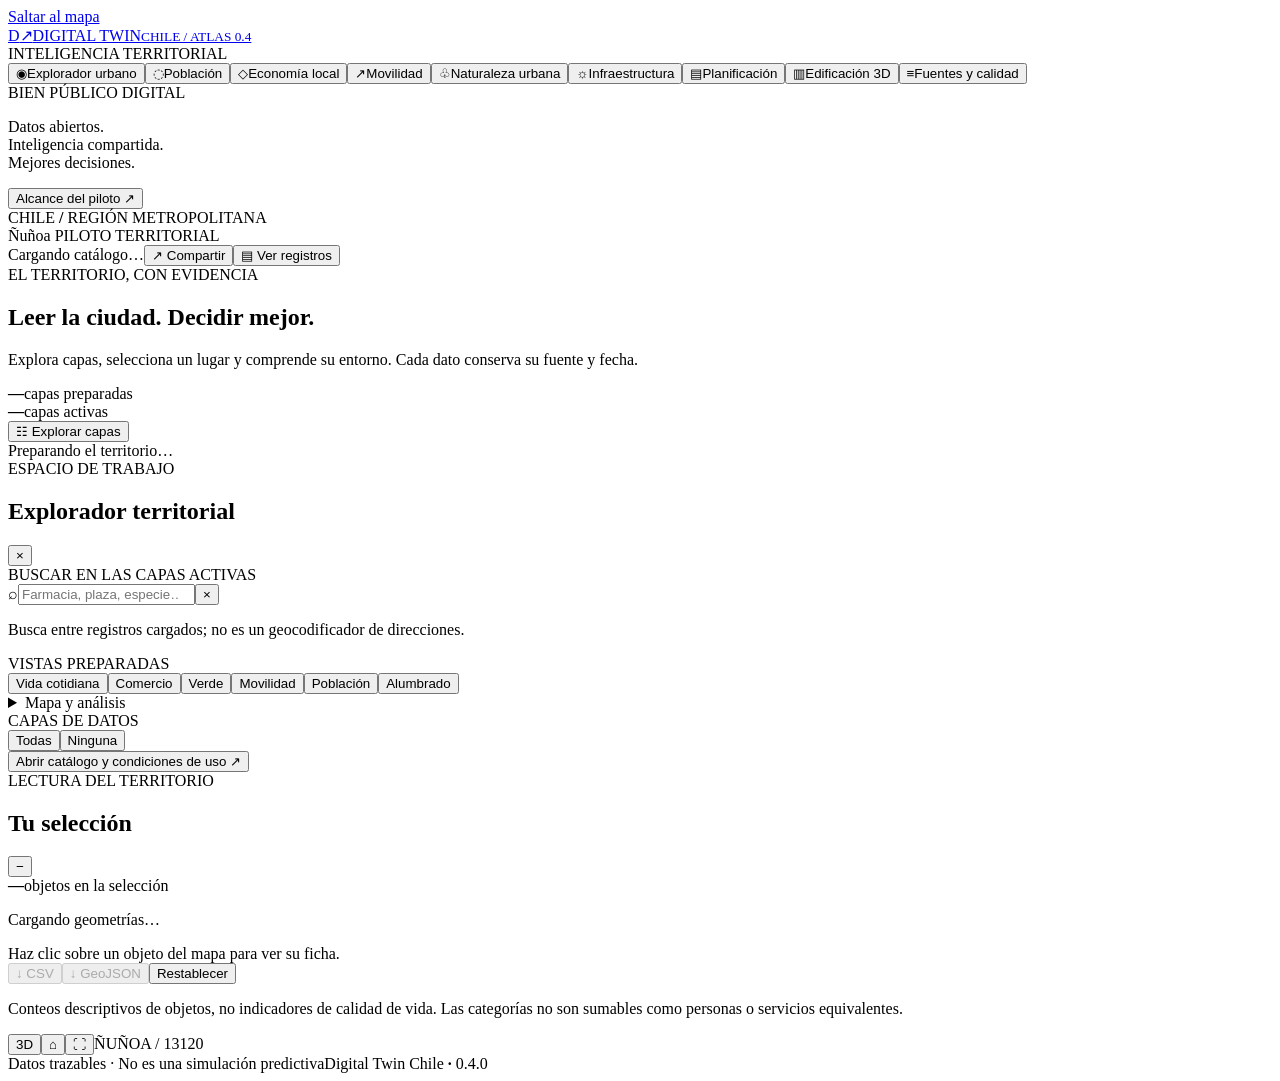
==== atlas/index.html @ b29e31fa "feat: immersive territorial workspace inspired by approved reference" ====
<!doctype html>
<html lang="es"><head><meta charset="utf-8"><meta name="viewport" content="width=device-width,initial-scale=1"><meta name="theme-color" content="#0b171e"><meta name="description" content="Digital Twin Chile: explorador territorial de bien público. Datos, mapas y fuentes trazables."><title>Digital Twin Chile · Atlas Ñuñoa</title><link rel="icon" href="data:,"><link rel="stylesheet" href="vendor/maplibre-gl.css"><link rel="stylesheet" href="style.css?v=040"><script src="vendor/maplibre-gl.js" defer></script><script type="module" src="app.mjs?v=040"></script></head>
<body><a class="skip" href="#map">Saltar al mapa</a>
<div class="app-shell"><aside class="rail"><a class="brand" href="./" aria-label="Digital Twin Chile inicio"><span class="brand-symbol">D<span>↗</span></span><span>DIGITAL TWIN<small>CHILE / ATLAS 0.4</small></span></a><div class="rail-label">INTELIGENCIA TERRITORIAL</div><nav aria-label="Vistas temáticas"><button class="nav-item active" data-preset="overview"><span>◉</span>Explorador urbano</button><button class="nav-item" data-preset="people"><span>◌</span>Población</button><button class="nav-item" data-preset="commerce"><span>◇</span>Economía local</button><button class="nav-item" data-preset="mobility"><span>↗</span>Movilidad</button><button class="nav-item" data-preset="green"><span>♧</span>Naturaleza urbana</button><button class="nav-item" data-preset="infrastructure"><span>☼</span>Infraestructura</button><button class="nav-item" data-preset="planning"><span>▤</span>Planificación</button><button class="nav-item" data-preset="buildings"><span>▥</span>Edificación 3D</button><button class="nav-item" id="sourcesNav"><span>≡</span>Fuentes y calidad</button></nav><div class="rail-bottom"><span class="tag"><i></i>BIEN PÚBLICO DIGITAL</span><p>Datos abiertos.<br>Inteligencia compartida.<br>Mejores decisiones.</p><button id="aboutBtn" class="subtle-btn">Alcance del piloto ↗</button></div></aside>
<main><header class="topbar"><div><span class="breadcrumb">CHILE <b>/</b> REGIÓN METROPOLITANA</span><div class="territory">Ñuñoa <span class="pill">PILOTO TERRITORIAL</span></div></div><div class="top-actions"><span id="snapshotDate" class="mono">Cargando catálogo…</span><button id="shareBtn" class="small-btn">↗ Compartir</button><button id="tableBtn" class="small-btn">▤ Ver registros</button></div></header>
<section class="intro"><div><div class="eyebrow">EL TERRITORIO, CON EVIDENCIA</div><h1>Leer la ciudad. <span>Decidir mejor.</span></h1><p>Explora capas, selecciona un lugar y comprende su entorno. Cada dato conserva su fuente y fecha.</p></div><div class="intro-metrics"><div><strong id="datasetCount">—</strong><span>capas preparadas</span></div><div><strong id="activeCount">—</strong><span>capas activas</span></div></div></section>
<div class="map-stage"><div id="map" role="region" aria-label="Mapa territorial interactivo de Ñuñoa" tabindex="0"></div><div id="mapFailure" class="map-failure" hidden></div>
<div class="map-top"><button id="panelBtn" class="glass-btn" aria-expanded="true" aria-controls="explorer">☷ Explorar capas</button><div id="status" class="status" role="status" aria-live="polite">Preparando el territorio…</div></div>
<section id="explorer" class="explorer floating"><div class="panel-heading"><div><span class="eyebrow">ESPACIO DE TRABAJO</span><h2>Explorador territorial</h2></div><button id="closePanel" class="icon-btn" aria-label="Cerrar explorador">×</button></div><label class="label" for="search">BUSCAR EN LAS CAPAS ACTIVAS</label><div class="search-field"><span>⌕</span><input id="search" type="search" placeholder="Farmacia, plaza, especie…" autocomplete="off" aria-describedby="searchHelp"><button id="clearSearch" class="icon-btn" aria-label="Borrar búsqueda">×</button></div><p id="searchHelp" class="hint">Busca entre registros cargados; no es un geocodificador de direcciones.</p><div class="label">VISTAS PREPARADAS</div><div class="presets"><button data-preset="overview">Vida cotidiana</button><button data-preset="commerce">Comercio</button><button data-preset="green">Verde</button><button data-preset="mobility">Movilidad</button><button data-preset="people">Población</button><button data-preset="infrastructure">Alumbrado</button></div>
<details class="settings"><summary>Mapa y análisis</summary><label class="label" for="basemap">MAPA BASE</label><select id="basemap"><option value="satellite">Satélite · Esri</option><option value="dark">Cartografía oscura · OpenFreeMap</option><option value="streets">Calles · OpenFreeMap</option></select><div class="row-two"><div><label class="label" for="radius">PROXIMIDAD</label><select id="radius"><option value="0">Todo el piloto</option><option value="400">400 metros</option><option value="800">800 metros</option><option value="1500">1.500 metros</option></select></div><div><label class="label" for="visualMode">VISUALIZACIÓN</label><select id="visualMode"><option value="points">Geometrías</option><option value="heat">Concentración</option></select></div></div><p class="hint">Al elegir un radio se toma el centro del mapa. Haz clic para cambiarlo. Distancia en línea recta, por punto representativo; no tiempo de caminata.</p><label class="label" for="business">RUBRO · ACTIVA COMERCIOS Y SALUD</label><select id="business"><option value="all">Todos los rubros</option><option value="pharmacy">Farmacias</option><option value="books">Librerías</option><option value="supermarket">Supermercados</option><option value="cafe">Cafeterías</option><option value="restaurant">Restaurantes</option><option value="convenience">Almacenes</option><option value="hairdresser">Peluquerías</option></select><label class="label" for="heightQuality">EDIFICIOS · CALIDAD DE ALTURA</label><select id="heightQuality"><option value="all">Todas (incluye estimaciones)</option><option value="known">Solo altura declarada OSM</option></select><label class="label" for="permitYear">PERMISOS · AÑO DE REFERENCIA</label><select id="permitYear"><option value="all">Todos los años disponibles</option></select></details>
<div class="layer-header"><span class="label">CAPAS DE DATOS</span><div><button id="allBtn" class="text-btn">Todas</button><button id="noneBtn" class="text-btn">Ninguna</button></div></div><div id="layers"></div><div id="pendingNote" class="hint"></div><button id="catalogBtn" class="catalog-btn">Abrir catálogo y condiciones de uso ↗</button></section>
<aside id="inspector" class="inspector floating"><div class="panel-heading"><div><span class="eyebrow">LECTURA DEL TERRITORIO</span><h2>Tu selección</h2></div><button id="inspectToggle" class="icon-btn" aria-label="Contraer ficha">−</button></div><div id="inspectorBody"><div class="selection-stat"><strong id="recordCount">—</strong><span>objetos en la selección</span></div><p id="scopeLabel" class="hint">Cargando geometrías…</p><div id="breakdown"></div><div id="featureDetail" class="feature-detail"><span class="muted">Haz clic sobre un objeto del mapa para ver su ficha.</span></div><div class="actions"><button id="exportCsv" class="small-btn" disabled>↓ CSV</button><button id="exportGeo" class="small-btn" disabled>↓ GeoJSON</button><button id="clearBtn" class="small-btn">Restablecer</button></div><p class="disclaimer">Conteos descriptivos de objetos, no indicadores de calidad de vida. Las categorías no son sumables como personas o servicios equivalentes.</p></div></aside>
<div class="map-bottom"><div class="camera-controls"><button id="threeBtn" aria-pressed="true">3D</button><button id="homeBtn" title="Volver al territorio">⌂</button><button id="fullscreenBtn" title="Pantalla completa">⛶</button><span class="mono" id="cameraLabel">ÑUÑOA / 13120</span></div><div id="legend" class="legend floating"></div></div>
</div><footer><span id="provenance">Datos trazables · No es una simulación predictiva</span><span>Digital Twin Chile <b>·</b> 0.4.0</span></footer></main></div>
<dialog id="dialog"><div class="dialog-heading"><div><span class="eyebrow">DIGITAL TWIN CHILE</span><h2 id="dialogTitle">Catálogo</h2></div><button id="closeDialog" class="icon-btn" aria-label="Cerrar ventana">×</button></div><div id="dialogBody"></div></dialog><div id="toast" role="status" hidden></div><noscript>Esta aplicación requiere JavaScript para filtrar y visualizar las capas. Las fuentes no se presentan como datos en tiempo real.</noscript></body></html>
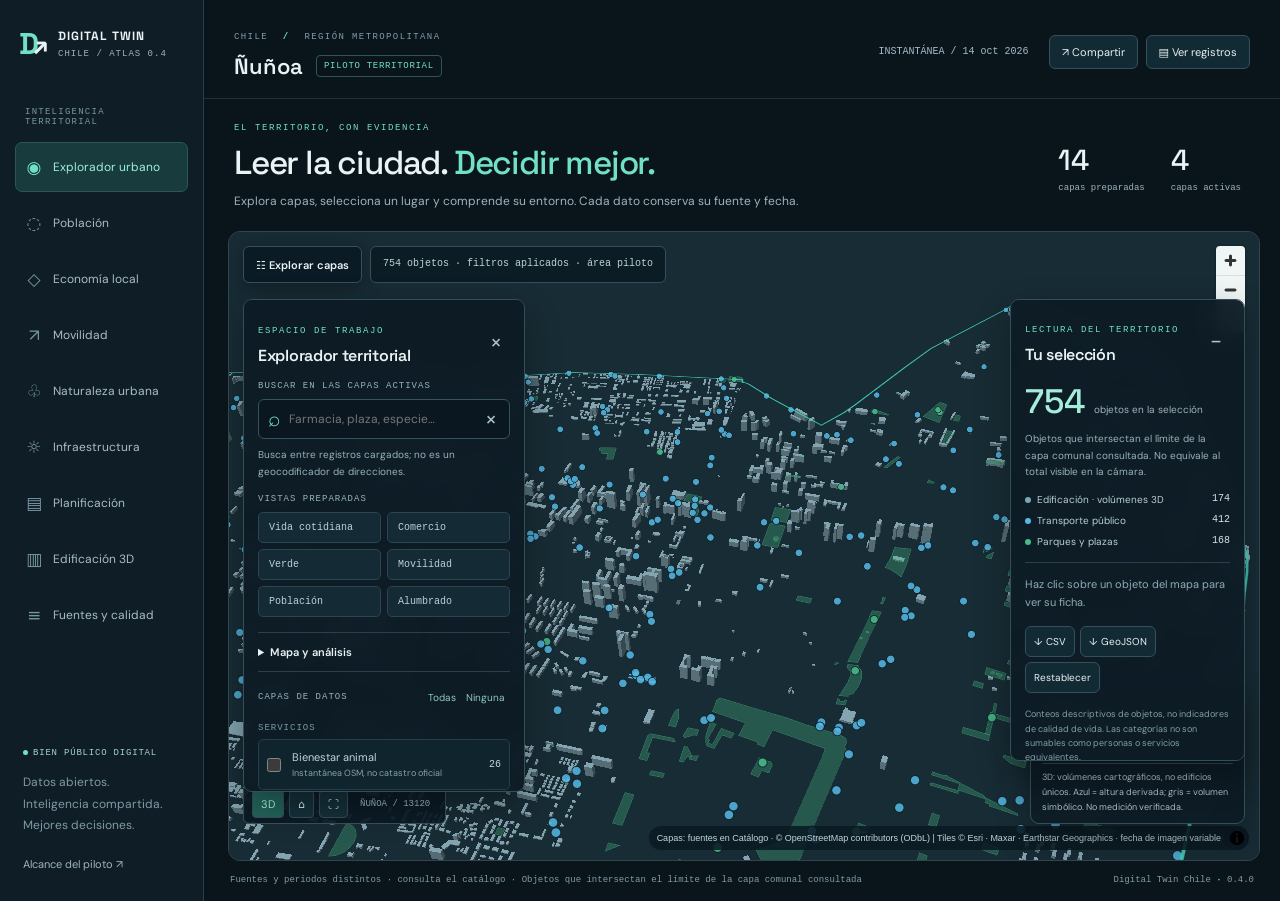
==== commit d0662eff: "feat: tested cartographic 3D buildings and consistent territorial filters" ====
--- a/atlas/index.html
+++ b/atlas/index.html
@@ -7,7 +7,7 @@
 <div class="map-stage"><div id="map" role="region" aria-label="Mapa territorial interactivo de Ñuñoa" tabindex="0"></div><div id="mapFailure" class="map-failure" hidden></div>
 <div class="map-top"><button id="panelBtn" class="glass-btn" aria-expanded="true" aria-controls="explorer">☷ Explorar capas</button><div id="status" class="status" role="status" aria-live="polite">Preparando el territorio…</div></div>
 <section id="explorer" class="explorer floating"><div class="panel-heading"><div><span class="eyebrow">ESPACIO DE TRABAJO</span><h2>Explorador territorial</h2></div><button id="closePanel" class="icon-btn" aria-label="Cerrar explorador">×</button></div><label class="label" for="search">BUSCAR EN LAS CAPAS ACTIVAS</label><div class="search-field"><span>⌕</span><input id="search" type="search" placeholder="Farmacia, plaza, especie…" autocomplete="off" aria-describedby="searchHelp"><button id="clearSearch" class="icon-btn" aria-label="Borrar búsqueda">×</button></div><p id="searchHelp" class="hint">Busca entre registros cargados; no es un geocodificador de direcciones.</p><div class="label">VISTAS PREPARADAS</div><div class="presets"><button data-preset="overview">Vida cotidiana</button><button data-preset="commerce">Comercio</button><button data-preset="green">Verde</button><button data-preset="mobility">Movilidad</button><button data-preset="people">Población</button><button data-preset="infrastructure">Alumbrado</button></div>
-<details class="settings"><summary>Mapa y análisis</summary><label class="label" for="basemap">MAPA BASE</label><select id="basemap"><option value="satellite">Satélite · Esri</option><option value="dark">Cartografía oscura · OpenFreeMap</option><option value="streets">Calles · OpenFreeMap</option></select><div class="row-two"><div><label class="label" for="radius">PROXIMIDAD</label><select id="radius"><option value="0">Todo el piloto</option><option value="400">400 metros</option><option value="800">800 metros</option><option value="1500">1.500 metros</option></select></div><div><label class="label" for="visualMode">VISUALIZACIÓN</label><select id="visualMode"><option value="points">Geometrías</option><option value="heat">Concentración</option></select></div></div><p class="hint">Al elegir un radio se toma el centro del mapa. Haz clic para cambiarlo. Distancia en línea recta, por punto representativo; no tiempo de caminata.</p><label class="label" for="business">RUBRO · ACTIVA COMERCIOS Y SALUD</label><select id="business"><option value="all">Todos los rubros</option><option value="pharmacy">Farmacias</option><option value="books">Librerías</option><option value="supermarket">Supermercados</option><option value="cafe">Cafeterías</option><option value="restaurant">Restaurantes</option><option value="convenience">Almacenes</option><option value="hairdresser">Peluquerías</option></select><label class="label" for="heightQuality">EDIFICIOS · CALIDAD DE ALTURA</label><select id="heightQuality"><option value="all">Todas (incluye estimaciones)</option><option value="known">Solo altura declarada OSM</option></select><label class="label" for="permitYear">PERMISOS · AÑO DE REFERENCIA</label><select id="permitYear"><option value="all">Todos los años disponibles</option></select></details>
+<details class="settings"><summary>Mapa y análisis</summary><label class="label" for="basemap">MAPA BASE</label><select id="basemap"><option value="satellite">Satélite · Esri</option><option value="dark">Cartografía oscura · OpenFreeMap</option><option value="streets">Calles · OpenFreeMap</option></select><div class="row-two"><div><label class="label" for="radius">PROXIMIDAD</label><select id="radius"><option value="0">Todo el piloto</option><option value="400">400 metros</option><option value="800">800 metros</option><option value="1500">1.500 metros</option></select></div><div><label class="label" for="visualMode">VISUALIZACIÓN</label><select id="visualMode"><option value="points">Geometrías</option><option value="heat">Concentración</option></select></div></div><p class="hint">Al elegir un radio se toma el centro del mapa. Haz clic para cambiarlo. Distancia en línea recta, por punto representativo; no tiempo de caminata.</p><label class="label" for="business">RUBRO · ACTIVA COMERCIOS Y SALUD</label><select id="business"><option value="all">Todos los rubros</option><option value="pharmacy">Farmacias</option><option value="books">Librerías</option><option value="supermarket">Supermercados</option><option value="cafe">Cafeterías</option><option value="restaurant">Restaurantes</option><option value="convenience">Almacenes</option><option value="hairdresser">Peluquerías</option></select><label class="label" for="heightQuality">EDIFICIOS · CALIDAD DE ALTURA</label><select id="heightQuality"><option value="all">Todas (incluye alturas cartográficas)</option><option value="known">Solo altura declarada OSM (puede no haber)</option></select><label class="label" for="permitYear">PERMISOS · AÑO DE REFERENCIA</label><select id="permitYear"><option value="all">Todos los años disponibles</option></select></details>
 <div class="layer-header"><span class="label">CAPAS DE DATOS</span><div><button id="allBtn" class="text-btn">Todas</button><button id="noneBtn" class="text-btn">Ninguna</button></div></div><div id="layers"></div><div id="pendingNote" class="hint"></div><button id="catalogBtn" class="catalog-btn">Abrir catálogo y condiciones de uso ↗</button></section>
 <aside id="inspector" class="inspector floating"><div class="panel-heading"><div><span class="eyebrow">LECTURA DEL TERRITORIO</span><h2>Tu selección</h2></div><button id="inspectToggle" class="icon-btn" aria-label="Contraer ficha">−</button></div><div id="inspectorBody"><div class="selection-stat"><strong id="recordCount">—</strong><span>objetos en la selección</span></div><p id="scopeLabel" class="hint">Cargando geometrías…</p><div id="breakdown"></div><div id="featureDetail" class="feature-detail"><span class="muted">Haz clic sobre un objeto del mapa para ver su ficha.</span></div><div class="actions"><button id="exportCsv" class="small-btn" disabled>↓ CSV</button><button id="exportGeo" class="small-btn" disabled>↓ GeoJSON</button><button id="clearBtn" class="small-btn">Restablecer</button></div><p class="disclaimer">Conteos descriptivos de objetos, no indicadores de calidad de vida. Las categorías no son sumables como personas o servicios equivalentes.</p></div></aside>
 <div class="map-bottom"><div class="camera-controls"><button id="threeBtn" aria-pressed="true">3D</button><button id="homeBtn" title="Volver al territorio">⌂</button><button id="fullscreenBtn" title="Pantalla completa">⛶</button><span class="mono" id="cameraLabel">ÑUÑOA / 13120</span></div><div id="legend" class="legend floating"></div></div>
--- a/atlas/vendor/maplibre-gl.css
+++ b/atlas/vendor/maplibre-gl.css
@@ -0,0 +1 @@
+.maplibregl-map{font:12px/20px Helvetica Neue,Arial,Helvetica,sans-serif;overflow:hidden;position:relative;-webkit-tap-highlight-color:rgb(0 0 0/0)}.maplibregl-canvas{left:0;position:absolute;top:0}.maplibregl-map:fullscreen{height:100%;width:100%}.maplibregl-ctrl-group button.maplibregl-ctrl-compass{touch-action:none}.maplibregl-canvas-container.maplibregl-interactive,.maplibregl-ctrl-group button.maplibregl-ctrl-compass{cursor:grab;-webkit-user-select:none;-moz-user-select:none;user-select:none}.maplibregl-canvas-container.maplibregl-interactive.maplibregl-track-pointer{cursor:pointer}.maplibregl-canvas-container.maplibregl-interactive:active,.maplibregl-ctrl-group button.maplibregl-ctrl-compass:active{cursor:grabbing}.maplibregl-canvas-container.maplibregl-touch-zoom-rotate,.maplibregl-canvas-container.maplibregl-touch-zoom-rotate .maplibregl-canvas{touch-action:pan-x pan-y}.maplibregl-canvas-container.maplibregl-touch-drag-pan,.maplibregl-canvas-container.maplibregl-touch-drag-pan .maplibregl-canvas{touch-action:pinch-zoom}.maplibregl-canvas-container.maplibregl-touch-zoom-rotate.maplibregl-touch-drag-pan,.maplibregl-canvas-container.maplibregl-touch-zoom-rotate.maplibregl-touch-drag-pan .maplibregl-canvas{touch-action:none}.maplibregl-canvas-container.maplibregl-touch-drag-pan.maplibregl-cooperative-gestures,.maplibregl-canvas-container.maplibregl-touch-drag-pan.maplibregl-cooperative-gestures .maplibregl-canvas{touch-action:pan-x pan-y}.maplibregl-ctrl-bottom-left,.maplibregl-ctrl-bottom-right,.maplibregl-ctrl-top-left,.maplibregl-ctrl-top-right{pointer-events:none;position:absolute;z-index:2}.maplibregl-ctrl-top-left{left:0;top:0}.maplibregl-ctrl-top-right{right:0;top:0}.maplibregl-ctrl-bottom-left{bottom:0;left:0}.maplibregl-ctrl-bottom-right{bottom:0;right:0}.maplibregl-ctrl{clear:both;pointer-events:auto;transform:translate(0)}.maplibregl-ctrl-top-left .maplibregl-ctrl{float:left;margin:10px 0 0 10px}.maplibregl-ctrl-top-right .maplibregl-ctrl{float:right;margin:10px 10px 0 0}.maplibregl-ctrl-bottom-left .maplibregl-ctrl{float:left;margin:0 0 10px 10px}.maplibregl-ctrl-bottom-right .maplibregl-ctrl{float:right;margin:0 10px 10px 0}.maplibregl-ctrl-group{background:#fff;border-radius:4px}.maplibregl-ctrl-group:not(:empty){box-shadow:0 0 0 2px rgba(0,0,0,.1)}@media (forced-colors:active){.maplibregl-ctrl-group:not(:empty){box-shadow:0 0 0 2px ButtonText}}.maplibregl-ctrl-group button{background-color:transparent;border:0;box-sizing:border-box;cursor:pointer;display:block;height:29px;outline:none;padding:0;width:29px}.maplibregl-ctrl-group button+button{border-top:1px solid #ddd}.maplibregl-ctrl button .maplibregl-ctrl-icon{background-position:50%;background-repeat:no-repeat;display:block;height:100%;width:100%}@media (forced-colors:active){.maplibregl-ctrl-icon{background-color:transparent}.maplibregl-ctrl-group button+button{border-top:1px solid ButtonText}}.maplibregl-ctrl button::-moz-focus-inner{border:0;padding:0}.maplibregl-ctrl-attrib-button:focus,.maplibregl-ctrl-group button:focus{box-shadow:0 0 2px 2px #0096ff}.maplibregl-ctrl button:disabled{cursor:not-allowed}.maplibregl-ctrl button:disabled .maplibregl-ctrl-icon{opacity:.25}.maplibregl-ctrl button:not(:disabled):hover{background-color:rgb(0 0 0/5%)}.maplibregl-ctrl-group button:focus:focus-visible{box-shadow:0 0 2px 2px #0096ff}.maplibregl-ctrl-group button:focus:not(:focus-visible){box-shadow:none}.maplibregl-ctrl-group button:focus:first-child{border-radius:4px 4px 0 0}.maplibregl-ctrl-group button:focus:last-child{border-radius:0 0 4px 4px}.maplibregl-ctrl-group button:focus:only-child{border-radius:inherit}.maplibregl-ctrl button.maplibregl-ctrl-zoom-out .maplibregl-ctrl-icon{background-image:url("data:image/svg+xml;charset=utf-8,%3Csvg xmlns='http://www.w3.org/2000/svg' width='29' height='29' fill='%23333' viewBox='0 0 29 29'%3E%3Cpath d='M10 13c-.75 0-1.5.75-1.5 1.5S9.25 16 10 16h9c.75 0 1.5-.75 1.5-1.5S19.75 13 19 13z'/%3E%3C/svg%3E")}.maplibregl-ctrl button.maplibregl-ctrl-zoom-in .maplibregl-ctrl-icon{background-image:url("data:image/svg+xml;charset=utf-8,%3Csvg xmlns='http://www.w3.org/2000/svg' width='29' height='29' fill='%23333' viewBox='0 0 29 29'%3E%3Cpath d='M14.5 8.5c-.75 0-1.5.75-1.5 1.5v3h-3c-.75 0-1.5.75-1.5 1.5S9.25 16 10 16h3v3c0 .75.75 1.5 1.5 1.5S16 19.75 16 19v-3h3c.75 0 1.5-.75 1.5-1.5S19.75 13 19 13h-3v-3c0-.75-.75-1.5-1.5-1.5'/%3E%3C/svg%3E")}@media (forced-colors:active){.maplibregl-ctrl button.maplibregl-ctrl-zoom-out .maplibregl-ctrl-icon{background-image:url("data:image/svg+xml;charset=utf-8,%3Csvg xmlns='http://www.w3.org/2000/svg' width='29' height='29' fill='%23fff' viewBox='0 0 29 29'%3E%3Cpath d='M10 13c-.75 0-1.5.75-1.5 1.5S9.25 16 10 16h9c.75 0 1.5-.75 1.5-1.5S19.75 13 19 13z'/%3E%3C/svg%3E")}.maplibregl-ctrl button.maplibregl-ctrl-zoom-in .maplibregl-ctrl-icon{background-image:url("data:image/svg+xml;charset=utf-8,%3Csvg xmlns='http://www.w3.org/2000/svg' width='29' height='29' fill='%23fff' viewBox='0 0 29 29'%3E%3Cpath d='M14.5 8.5c-.75 0-1.5.75-1.5 1.5v3h-3c-.75 0-1.5.75-1.5 1.5S9.25 16 10 16h3v3c0 .75.75 1.5 1.5 1.5S16 19.75 16 19v-3h3c.75 0 1.5-.75 1.5-1.5S19.75 13 19 13h-3v-3c0-.75-.75-1.5-1.5-1.5'/%3E%3C/svg%3E")}}@media (forced-colors:active) and (prefers-color-scheme:light){.maplibregl-ctrl button.maplibregl-ctrl-zoom-out .maplibregl-ctrl-icon{background-image:url("data:image/svg+xml;charset=utf-8,%3Csvg xmlns='http://www.w3.org/2000/svg' width='29' height='29' viewBox='0 0 29 29'%3E%3Cpath d='M10 13c-.75 0-1.5.75-1.5 1.5S9.25 16 10 16h9c.75 0 1.5-.75 1.5-1.5S19.75 13 19 13z'/%3E%3C/svg%3E")}.maplibregl-ctrl button.maplibregl-ctrl-zoom-in .maplibregl-ctrl-icon{background-image:url("data:image/svg+xml;charset=utf-8,%3Csvg xmlns='http://www.w3.org/2000/svg' width='29' height='29' viewBox='0 0 29 29'%3E%3Cpath d='M14.5 8.5c-.75 0-1.5.75-1.5 1.5v3h-3c-.75 0-1.5.75-1.5 1.5S9.25 16 10 16h3v3c0 .75.75 1.5 1.5 1.5S16 19.75 16 19v-3h3c.75 0 1.5-.75 1.5-1.5S19.75 13 19 13h-3v-3c0-.75-.75-1.5-1.5-1.5'/%3E%3C/svg%3E")}}.maplibregl-ctrl button.maplibregl-ctrl-fullscreen .maplibregl-ctrl-icon{background-image:url("data:image/svg+xml;charset=utf-8,%3Csvg xmlns='http://www.w3.org/2000/svg' width='29' height='29' fill='%23333' viewBox='0 0 29 29'%3E%3Cpath d='M24 16v5.5c0 1.75-.75 2.5-2.5 2.5H16v-1l3-1.5-4-5.5 1-1 5.5 4 1.5-3zM6 16l1.5 3 5.5-4 1 1-4 5.5 3 1.5v1H7.5C5.75 24 5 23.25 5 21.5V16zm7-11v1l-3 1.5 4 5.5-1 1-5.5-4L6 13H5V7.5C5 5.75 5.75 5 7.5 5zm11 2.5c0-1.75-.75-2.5-2.5-2.5H16v1l3 1.5-4 5.5 1 1 5.5-4 1.5 3h1z'/%3E%3C/svg%3E")}.maplibregl-ctrl button.maplibregl-ctrl-shrink .maplibregl-ctrl-icon{background-image:url("data:image/svg+xml;charset=utf-8,%3Csvg xmlns='http://www.w3.org/2000/svg' width='29' height='29' viewBox='0 0 29 29'%3E%3Cpath d='M18.5 16c-1.75 0-2.5.75-2.5 2.5V24h1l1.5-3 5.5 4 1-1-4-5.5 3-1.5v-1zM13 18.5c0-1.75-.75-2.5-2.5-2.5H5v1l3 1.5L4 24l1 1 5.5-4 1.5 3h1zm3-8c0 1.75.75 2.5 2.5 2.5H24v-1l-3-1.5L25 5l-1-1-5.5 4L17 5h-1zM10.5 13c1.75 0 2.5-.75 2.5-2.5V5h-1l-1.5 3L5 4 4 5l4 5.5L5 12v1z'/%3E%3C/svg%3E")}@media (forced-colors:active){.maplibregl-ctrl button.maplibregl-ctrl-fullscreen .maplibregl-ctrl-icon{background-image:url("data:image/svg+xml;charset=utf-8,%3Csvg xmlns='http://www.w3.org/2000/svg' width='29' height='29' fill='%23fff' viewBox='0 0 29 29'%3E%3Cpath d='M24 16v5.5c0 1.75-.75 2.5-2.5 2.5H16v-1l3-1.5-4-5.5 1-1 5.5 4 1.5-3zM6 16l1.5 3 5.5-4 1 1-4 5.5 3 1.5v1H7.5C5.75 24 5 23.25 5 21.5V16zm7-11v1l-3 1.5 4 5.5-1 1-5.5-4L6 13H5V7.5C5 5.75 5.75 5 7.5 5zm11 2.5c0-1.75-.75-2.5-2.5-2.5H16v1l3 1.5-4 5.5 1 1 5.5-4 1.5 3h1z'/%3E%3C/svg%3E")}.maplibregl-ctrl button.maplibregl-ctrl-shrink .maplibregl-ctrl-icon{background-image:url("data:image/svg+xml;charset=utf-8,%3Csvg xmlns='http://www.w3.org/2000/svg' width='29' height='29' fill='%23fff' viewBox='0 0 29 29'%3E%3Cpath d='M18.5 16c-1.75 0-2.5.75-2.5 2.5V24h1l1.5-3 5.5 4 1-1-4-5.5 3-1.5v-1zM13 18.5c0-1.75-.75-2.5-2.5-2.5H5v1l3 1.5L4 24l1 1 5.5-4 1.5 3h1zm3-8c0 1.75.75 2.5 2.5 2.5H24v-1l-3-1.5L25 5l-1-1-5.5 4L17 5h-1zM10.5 13c1.75 0 2.5-.75 2.5-2.5V5h-1l-1.5 3L5 4 4 5l4 5.5L5 12v1z'/%3E%3C/svg%3E")}}@media (forced-colors:active) and (prefers-color-scheme:light){.maplibregl-ctrl button.maplibregl-ctrl-fullscreen .maplibregl-ctrl-icon{background-image:url("data:image/svg+xml;charset=utf-8,%3Csvg xmlns='http://www.w3.org/2000/svg' width='29' height='29' viewBox='0 0 29 29'%3E%3Cpath d='M24 16v5.5c0 1.75-.75 2.5-2.5 2.5H16v-1l3-1.5-4-5.5 1-1 5.5 4 1.5-3zM6 16l1.5 3 5.5-4 1 1-4 5.5 3 1.5v1H7.5C5.75 24 5 23.25 5 21.5V16zm7-11v1l-3 1.5 4 5.5-1 1-5.5-4L6 13H5V7.5C5 5.75 5.75 5 7.5 5zm11 2.5c0-1.75-.75-2.5-2.5-2.5H16v1l3 1.5-4 5.5 1 1 5.5-4 1.5 3h1z'/%3E%3C/svg%3E")}.maplibregl-ctrl button.maplibregl-ctrl-shrink .maplibregl-ctrl-icon{background-image:url("data:image/svg+xml;charset=utf-8,%3Csvg xmlns='http://www.w3.org/2000/svg' width='29' height='29' viewBox='0 0 29 29'%3E%3Cpath d='M18.5 16c-1.75 0-2.5.75-2.5 2.5V24h1l1.5-3 5.5 4 1-1-4-5.5 3-1.5v-1zM13 18.5c0-1.75-.75-2.5-2.5-2.5H5v1l3 1.5L4 24l1 1 5.5-4 1.5 3h1zm3-8c0 1.75.75 2.5 2.5 2.5H24v-1l-3-1.5L25 5l-1-1-5.5 4L17 5h-1zM10.5 13c1.75 0 2.5-.75 2.5-2.5V5h-1l-1.5 3L5 4 4 5l4 5.5L5 12v1z'/%3E%3C/svg%3E")}}.maplibregl-ctrl button.maplibregl-ctrl-compass .maplibregl-ctrl-icon{background-image:url("data:image/svg+xml;charset=utf-8,%3Csvg xmlns='http://www.w3.org/2000/svg' width='29' height='29' fill='%23333' viewBox='0 0 29 29'%3E%3Cpath d='m10.5 14 4-8 4 8z'/%3E%3Cpath fill='%23ccc' d='m10.5 16 4 8 4-8z'/%3E%3C/svg%3E")}@media (forced-colors:active){.maplibregl-ctrl button.maplibregl-ctrl-compass .maplibregl-ctrl-icon{background-image:url("data:image/svg+xml;charset=utf-8,%3Csvg xmlns='http://www.w3.org/2000/svg' width='29' height='29' fill='%23fff' viewBox='0 0 29 29'%3E%3Cpath d='m10.5 14 4-8 4 8z'/%3E%3Cpath fill='%23ccc' d='m10.5 16 4 8 4-8z'/%3E%3C/svg%3E")}}@media (forced-colors:active) and (prefers-color-scheme:light){.maplibregl-ctrl button.maplibregl-ctrl-compass .maplibregl-ctrl-icon{background-image:url("data:image/svg+xml;charset=utf-8,%3Csvg xmlns='http://www.w3.org/2000/svg' width='29' height='29' viewBox='0 0 29 29'%3E%3Cpath d='m10.5 14 4-8 4 8z'/%3E%3Cpath fill='%23ccc' d='m10.5 16 4 8 4-8z'/%3E%3C/svg%3E")}}.maplibregl-ctrl button.maplibregl-ctrl-terrain .maplibregl-ctrl-icon{background-image:url("data:image/svg+xml;charset=utf-8,%3Csvg xmlns='http://www.w3.org/2000/svg' width='22' height='22' fill='%23333' viewBox='0 0 22 22'%3E%3Cpath d='m1.754 13.406 4.453-4.851 3.09 3.09 3.281 3.277.969-.969-3.309-3.312 3.844-4.121 6.148 6.886h1.082v-.855l-7.207-8.07-4.84 5.187L6.169 6.57l-5.48 5.965v.871ZM.688 16.844h20.625v1.375H.688Zm0 0'/%3E%3C/svg%3E")}.maplibregl-ctrl button.maplibregl-ctrl-terrain-enabled .maplibregl-ctrl-icon{background-image:url("data:image/svg+xml;charset=utf-8,%3Csvg xmlns='http://www.w3.org/2000/svg' width='22' height='22' fill='%2333b5e5' viewBox='0 0 22 22'%3E%3Cpath d='m1.754 13.406 4.453-4.851 3.09 3.09 3.281 3.277.969-.969-3.309-3.312 3.844-4.121 6.148 6.886h1.082v-.855l-7.207-8.07-4.84 5.187L6.169 6.57l-5.48 5.965v.871ZM.688 16.844h20.625v1.375H.688Zm0 0'/%3E%3C/svg%3E")}.maplibregl-ctrl button.maplibregl-ctrl-geolocate .maplibregl-ctrl-icon{background-image:url("data:image/svg+xml;charset=utf-8,%3Csvg xmlns='http://www.w3.org/2000/svg' width='29' height='29' fill='%23333' viewBox='0 0 20 20'%3E%3Cpath d='M10 4C9 4 9 5 9 5v.1A5 5 0 0 0 5.1 9H5s-1 0-1 1 1 1 1 1h.1A5 5 0 0 0 9 14.9v.1s0 1 1 1 1-1 1-1v-.1a5 5 0 0 0 3.9-3.9h.1s1 0 1-1-1-1-1-1h-.1A5 5 0 0 0 11 5.1V5s0-1-1-1m0 2.5a3.5 3.5 0 1 1 0 7 3.5 3.5 0 1 1 0-7'/%3E%3Ccircle cx='10' cy='10' r='2'/%3E%3C/svg%3E")}.maplibregl-ctrl button.maplibregl-ctrl-geolocate:disabled .maplibregl-ctrl-icon{background-image:url("data:image/svg+xml;charset=utf-8,%3Csvg xmlns='http://www.w3.org/2000/svg' width='29' height='29' fill='%23aaa' viewBox='0 0 20 20'%3E%3Cpath d='M10 4C9 4 9 5 9 5v.1A5 5 0 0 0 5.1 9H5s-1 0-1 1 1 1 1 1h.1A5 5 0 0 0 9 14.9v.1s0 1 1 1 1-1 1-1v-.1a5 5 0 0 0 3.9-3.9h.1s1 0 1-1-1-1-1-1h-.1A5 5 0 0 0 11 5.1V5s0-1-1-1m0 2.5a3.5 3.5 0 1 1 0 7 3.5 3.5 0 1 1 0-7'/%3E%3Ccircle cx='10' cy='10' r='2'/%3E%3Cpath fill='red' d='m14 5 1 1-9 9-1-1z'/%3E%3C/svg%3E")}.maplibregl-ctrl button.maplibregl-ctrl-geolocate.maplibregl-ctrl-geolocate-active .maplibregl-ctrl-icon{background-image:url("data:image/svg+xml;charset=utf-8,%3Csvg xmlns='http://www.w3.org/2000/svg' width='29' height='29' fill='%2333b5e5' viewBox='0 0 20 20'%3E%3Cpath d='M10 4C9 4 9 5 9 5v.1A5 5 0 0 0 5.1 9H5s-1 0-1 1 1 1 1 1h.1A5 5 0 0 0 9 14.9v.1s0 1 1 1 1-1 1-1v-.1a5 5 0 0 0 3.9-3.9h.1s1 0 1-1-1-1-1-1h-.1A5 5 0 0 0 11 5.1V5s0-1-1-1m0 2.5a3.5 3.5 0 1 1 0 7 3.5 3.5 0 1 1 0-7'/%3E%3Ccircle cx='10' cy='10' r='2'/%3E%3C/svg%3E")}.maplibregl-ctrl button.maplibregl-ctrl-geolocate.maplibregl-ctrl-geolocate-active-error .maplibregl-ctrl-icon{background-image:url("data:image/svg+xml;charset=utf-8,%3Csvg xmlns='http://www.w3.org/2000/svg' width='29' height='29' fill='%23e58978' viewBox='0 0 20 20'%3E%3Cpath d='M10 4C9 4 9 5 9 5v.1A5 5 0 0 0 5.1 9H5s-1 0-1 1 1 1 1 1h.1A5 5 0 0 0 9 14.9v.1s0 1 1 1 1-1 1-1v-.1a5 5 0 0 0 3.9-3.9h.1s1 0 1-1-1-1-1-1h-.1A5 5 0 0 0 11 5.1V5s0-1-1-1m0 2.5a3.5 3.5 0 1 1 0 7 3.5 3.5 0 1 1 0-7'/%3E%3Ccircle cx='10' cy='10' r='2'/%3E%3C/svg%3E")}.maplibregl-ctrl button.maplibregl-ctrl-geolocate.maplibregl-ctrl-geolocate-background .maplibregl-ctrl-icon{background-image:url("data:image/svg+xml;charset=utf-8,%3Csvg xmlns='http://www.w3.org/2000/svg' width='29' height='29' fill='%2333b5e5' viewBox='0 0 20 20'%3E%3Cpath d='M10 4C9 4 9 5 9 5v.1A5 5 0 0 0 5.1 9H5s-1 0-1 1 1 1 1 1h.1A5 5 0 0 0 9 14.9v.1s0 1 1 1 1-1 1-1v-.1a5 5 0 0 0 3.9-3.9h.1s1 0 1-1-1-1-1-1h-.1A5 5 0 0 0 11 5.1V5s0-1-1-1m0 2.5a3.5 3.5 0 1 1 0 7 3.5 3.5 0 1 1 0-7'/%3E%3C/svg%3E")}.maplibregl-ctrl button.maplibregl-ctrl-geolocate.maplibregl-ctrl-geolocate-background-error .maplibregl-ctrl-icon{background-image:url("data:image/svg+xml;charset=utf-8,%3Csvg xmlns='http://www.w3.org/2000/svg' width='29' height='29' fill='%23e54e33' viewBox='0 0 20 20'%3E%3Cpath d='M10 4C9 4 9 5 9 5v.1A5 5 0 0 0 5.1 9H5s-1 0-1 1 1 1 1 1h.1A5 5 0 0 0 9 14.9v.1s0 1 1 1 1-1 1-1v-.1a5 5 0 0 0 3.9-3.9h.1s1 0 1-1-1-1-1-1h-.1A5 5 0 0 0 11 5.1V5s0-1-1-1m0 2.5a3.5 3.5 0 1 1 0 7 3.5 3.5 0 1 1 0-7'/%3E%3C/svg%3E")}.maplibregl-ctrl button.maplibregl-ctrl-geolocate.maplibregl-ctrl-geolocate-waiting .maplibregl-ctrl-icon{animation:maplibregl-spin 2s linear infinite}@media (forced-colors:active){.maplibregl-ctrl button.maplibregl-ctrl-geolocate .maplibregl-ctrl-icon{background-image:url("data:image/svg+xml;charset=utf-8,%3Csvg xmlns='http://www.w3.org/2000/svg' width='29' height='29' fill='%23fff' viewBox='0 0 20 20'%3E%3Cpath d='M10 4C9 4 9 5 9 5v.1A5 5 0 0 0 5.1 9H5s-1 0-1 1 1 1 1 1h.1A5 5 0 0 0 9 14.9v.1s0 1 1 1 1-1 1-1v-.1a5 5 0 0 0 3.9-3.9h.1s1 0 1-1-1-1-1-1h-.1A5 5 0 0 0 11 5.1V5s0-1-1-1m0 2.5a3.5 3.5 0 1 1 0 7 3.5 3.5 0 1 1 0-7'/%3E%3Ccircle cx='10' cy='10' r='2'/%3E%3C/svg%3E")}.maplibregl-ctrl button.maplibregl-ctrl-geolocate:disabled .maplibregl-ctrl-icon{background-image:url("data:image/svg+xml;charset=utf-8,%3Csvg xmlns='http://www.w3.org/2000/svg' width='29' height='29' fill='%23999' viewBox='0 0 20 20'%3E%3Cpath d='M10 4C9 4 9 5 9 5v.1A5 5 0 0 0 5.1 9H5s-1 0-1 1 1 1 1 1h.1A5 5 0 0 0 9 14.9v.1s0 1 1 1 1-1 1-1v-.1a5 5 0 0 0 3.9-3.9h.1s1 0 1-1-1-1-1-1h-.1A5 5 0 0 0 11 5.1V5s0-1-1-1m0 2.5a3.5 3.5 0 1 1 0 7 3.5 3.5 0 1 1 0-7'/%3E%3Ccircle cx='10' cy='10' r='2'/%3E%3Cpath fill='red' d='m14 5 1 1-9 9-1-1z'/%3E%3C/svg%3E")}.maplibregl-ctrl button.maplibregl-ctrl-geolocate.maplibregl-ctrl-geolocate-active .maplibregl-ctrl-icon{background-image:url("data:image/svg+xml;charset=utf-8,%3Csvg xmlns='http://www.w3.org/2000/svg' width='29' height='29' fill='%2333b5e5' viewBox='0 0 20 20'%3E%3Cpath d='M10 4C9 4 9 5 9 5v.1A5 5 0 0 0 5.1 9H5s-1 0-1 1 1 1 1 1h.1A5 5 0 0 0 9 14.9v.1s0 1 1 1 1-1 1-1v-.1a5 5 0 0 0 3.9-3.9h.1s1 0 1-1-1-1-1-1h-.1A5 5 0 0 0 11 5.1V5s0-1-1-1m0 2.5a3.5 3.5 0 1 1 0 7 3.5 3.5 0 1 1 0-7'/%3E%3Ccircle cx='10' cy='10' r='2'/%3E%3C/svg%3E")}.maplibregl-ctrl button.maplibregl-ctrl-geolocate.maplibregl-ctrl-geolocate-active-error .maplibregl-ctrl-icon{background-image:url("data:image/svg+xml;charset=utf-8,%3Csvg xmlns='http://www.w3.org/2000/svg' width='29' height='29' fill='%23e58978' viewBox='0 0 20 20'%3E%3Cpath d='M10 4C9 4 9 5 9 5v.1A5 5 0 0 0 5.1 9H5s-1 0-1 1 1 1 1 1h.1A5 5 0 0 0 9 14.9v.1s0 1 1 1 1-1 1-1v-.1a5 5 0 0 0 3.9-3.9h.1s1 0 1-1-1-1-1-1h-.1A5 5 0 0 0 11 5.1V5s0-1-1-1m0 2.5a3.5 3.5 0 1 1 0 7 3.5 3.5 0 1 1 0-7'/%3E%3Ccircle cx='10' cy='10' r='2'/%3E%3C/svg%3E")}.maplibregl-ctrl button.maplibregl-ctrl-geolocate.maplibregl-ctrl-geolocate-background .maplibregl-ctrl-icon{background-image:url("data:image/svg+xml;charset=utf-8,%3Csvg xmlns='http://www.w3.org/2000/svg' width='29' height='29' fill='%2333b5e5' viewBox='0 0 20 20'%3E%3Cpath d='M10 4C9 4 9 5 9 5v.1A5 5 0 0 0 5.1 9H5s-1 0-1 1 1 1 1 1h.1A5 5 0 0 0 9 14.9v.1s0 1 1 1 1-1 1-1v-.1a5 5 0 0 0 3.9-3.9h.1s1 0 1-1-1-1-1-1h-.1A5 5 0 0 0 11 5.1V5s0-1-1-1m0 2.5a3.5 3.5 0 1 1 0 7 3.5 3.5 0 1 1 0-7'/%3E%3C/svg%3E")}.maplibregl-ctrl button.maplibregl-ctrl-geolocate.maplibregl-ctrl-geolocate-background-error .maplibregl-ctrl-icon{background-image:url("data:image/svg+xml;charset=utf-8,%3Csvg xmlns='http://www.w3.org/2000/svg' width='29' height='29' fill='%23e54e33' viewBox='0 0 20 20'%3E%3Cpath d='M10 4C9 4 9 5 9 5v.1A5 5 0 0 0 5.1 9H5s-1 0-1 1 1 1 1 1h.1A5 5 0 0 0 9 14.9v.1s0 1 1 1 1-1 1-1v-.1a5 5 0 0 0 3.9-3.9h.1s1 0 1-1-1-1-1-1h-.1A5 5 0 0 0 11 5.1V5s0-1-1-1m0 2.5a3.5 3.5 0 1 1 0 7 3.5 3.5 0 1 1 0-7'/%3E%3C/svg%3E")}}@media (forced-colors:active) and (prefers-color-scheme:light){.maplibregl-ctrl button.maplibregl-ctrl-geolocate .maplibregl-ctrl-icon{background-image:url("data:image/svg+xml;charset=utf-8,%3Csvg xmlns='http://www.w3.org/2000/svg' width='29' height='29' viewBox='0 0 20 20'%3E%3Cpath d='M10 4C9 4 9 5 9 5v.1A5 5 0 0 0 5.1 9H5s-1 0-1 1 1 1 1 1h.1A5 5 0 0 0 9 14.9v.1s0 1 1 1 1-1 1-1v-.1a5 5 0 0 0 3.9-3.9h.1s1 0 1-1-1-1-1-1h-.1A5 5 0 0 0 11 5.1V5s0-1-1-1m0 2.5a3.5 3.5 0 1 1 0 7 3.5 3.5 0 1 1 0-7'/%3E%3Ccircle cx='10' cy='10' r='2'/%3E%3C/svg%3E")}.maplibregl-ctrl button.maplibregl-ctrl-geolocate:disabled .maplibregl-ctrl-icon{background-image:url("data:image/svg+xml;charset=utf-8,%3Csvg xmlns='http://www.w3.org/2000/svg' width='29' height='29' fill='%23666' viewBox='0 0 20 20'%3E%3Cpath d='M10 4C9 4 9 5 9 5v.1A5 5 0 0 0 5.1 9H5s-1 0-1 1 1 1 1 1h.1A5 5 0 0 0 9 14.9v.1s0 1 1 1 1-1 1-1v-.1a5 5 0 0 0 3.9-3.9h.1s1 0 1-1-1-1-1-1h-.1A5 5 0 0 0 11 5.1V5s0-1-1-1m0 2.5a3.5 3.5 0 1 1 0 7 3.5 3.5 0 1 1 0-7'/%3E%3Ccircle cx='10' cy='10' r='2'/%3E%3Cpath fill='red' d='m14 5 1 1-9 9-1-1z'/%3E%3C/svg%3E")}}@keyframes maplibregl-spin{0%{transform:rotate(0deg)}to{transform:rotate(1turn)}}a.maplibregl-ctrl-logo{background-image:url("data:image/svg+xml;charset=utf-8,%3Csvg xmlns='http://www.w3.org/2000/svg' width='88' height='23' fill='none'%3E%3Cpath fill='%23000' fill-opacity='.4' fill-rule='evenodd' d='M17.408 16.796h-1.827l2.501-12.095h.198l3.324 6.533.988 2.19.988-2.19 3.258-6.533h.181l2.6 12.095h-1.81l-1.218-5.644-.362-1.71-.658 1.71-2.929 5.644h-.098l-2.914-5.644-.757-1.71-.345 1.71zm1.958-3.42-.726 3.663a1.255 1.255 0 0 1-1.232 1.011h-1.827a1.255 1.255 0 0 1-1.229-1.509l2.501-12.095a1.255 1.255 0 0 1 1.23-1.001h.197a1.25 1.25 0 0 1 1.12.685l3.19 6.273 3.125-6.263a1.25 1.25 0 0 1 1.123-.695h.181a1.255 1.255 0 0 1 1.227.991l1.443 6.71a5 5 0 0 1 .314-.787l.009-.016a4.6 4.6 0 0 1 1.777-1.887c.782-.46 1.668-.667 2.611-.667a4.6 4.6 0 0 1 1.7.32l.306.134c.21-.16.474-.256.759-.256h1.694a1.255 1.255 0 0 1 1.212.925 1.255 1.255 0 0 1 1.212-.925h1.711c.284 0 .545.094.755.252.613-.3 1.312-.45 2.075-.45 1.356 0 2.557.445 3.482 1.4q.47.48.763 1.064V4.701a1.255 1.255 0 0 1 1.255-1.255h1.86A1.255 1.255 0 0 1 54.44 4.7v9.194h2.217c.19 0 .37.043.532.118v-4.77c0-.356.147-.678.385-.906a2.42 2.42 0 0 1-.682-1.71c0-.665.267-1.253.735-1.7a2.45 2.45 0 0 1 1.722-.674 2.43 2.43 0 0 1 1.705.675q.318.302.504.683V4.7a1.255 1.255 0 0 1 1.255-1.255h1.744A1.255 1.255 0 0 1 65.812 4.7v3.335a4.8 4.8 0 0 1 1.526-.246c.938 0 1.817.214 2.59.69a4.47 4.47 0 0 1 1.67 1.743v-.98a1.255 1.255 0 0 1 1.256-1.256h1.777c.233 0 .451.064.639.174a3.4 3.4 0 0 1 1.567-.372c.346 0 .861.02 1.285.232a1.25 1.25 0 0 1 .689 1.004 4.7 4.7 0 0 1 .853-.588c.795-.44 1.675-.647 2.61-.647 1.385 0 2.65.39 3.525 1.396.836.938 1.168 2.173 1.168 3.528q-.001.515-.056 1.051a1.255 1.255 0 0 1-.947 1.09l.408.952a1.255 1.255 0 0 1-.477 1.552c-.418.268-.92.463-1.458.612-.613.171-1.304.244-2.049.244-1.06 0-2.043-.207-2.886-.698l-.015-.008c-.798-.48-1.419-1.135-1.818-1.963l-.004-.008a5.8 5.8 0 0 1-.548-2.512q0-.429.053-.843a1.3 1.3 0 0 1-.333-.086l-.166-.004c-.223 0-.426.062-.643.228-.03.024-.142.139-.142.59v3.883a1.255 1.255 0 0 1-1.256 1.256h-1.777a1.255 1.255 0 0 1-1.256-1.256V15.69l-.032.057a4.8 4.8 0 0 1-1.86 1.833 5.04 5.04 0 0 1-2.484.634 4.5 4.5 0 0 1-1.935-.424 1.25 1.25 0 0 1-.764.258h-1.71a1.255 1.255 0 0 1-1.256-1.255V7.687a2.4 2.4 0 0 1-.428.625c.253.23.412.561.412.93v7.553a1.255 1.255 0 0 1-1.256 1.255h-1.843a1.25 1.25 0 0 1-.894-.373c-.228.23-.544.373-.894.373H51.32a1.255 1.255 0 0 1-1.256-1.255v-1.251l-.061.117a4.7 4.7 0 0 1-1.782 1.884 4.77 4.77 0 0 1-2.485.67 5.6 5.6 0 0 1-1.485-.188l.009 2.764a1.255 1.255 0 0 1-1.255 1.259h-1.729a1.255 1.255 0 0 1-1.255-1.255v-3.537a1.255 1.255 0 0 1-1.167.793h-1.679a1.25 1.25 0 0 1-.77-.263 4.5 4.5 0 0 1-1.945.429c-.885 0-1.724-.21-2.495-.632l-.017-.01a5 5 0 0 1-1.081-.836 1.255 1.255 0 0 1-1.254 1.312h-1.81a1.255 1.255 0 0 1-1.228-.99l-.782-3.625-2.044 3.939a1.25 1.25 0 0 1-1.115.676h-.098a1.25 1.25 0 0 1-1.116-.68l-2.061-3.994zM35.92 16.63l.207-.114.223-.15q.493-.356.735-.785l.061-.118.033 1.332h1.678V9.242h-1.694l-.033 1.267q-.133-.329-.526-.658l-.032-.028a3.2 3.2 0 0 0-.668-.428l-.27-.12a3.3 3.3 0 0 0-1.235-.23q-1.136-.001-1.974.493a3.36 3.36 0 0 0-1.3 1.382q-.445.89-.444 2.074 0 1.2.51 2.107a3.8 3.8 0 0 0 1.382 1.381 3.9 3.9 0 0 0 1.893.477q.795 0 1.455-.33zm-2.789-5.38q-.576.675-.575 1.762 0 1.102.559 1.794.576.675 1.645.675a2.25 2.25 0 0 0 .934-.19 2.2 2.2 0 0 0 .468-.29l.178-.161a2.2 2.2 0 0 0 .397-.561q.244-.5.244-1.15v-.115q0-.708-.296-1.267l-.043-.077a2.2 2.2 0 0 0-.633-.709l-.13-.086-.047-.028a2.1 2.1 0 0 0-1.073-.285q-1.052 0-1.629.692zm2.316 2.706c.163-.17.28-.407.28-.83v-.114c0-.292-.06-.508-.15-.68a.96.96 0 0 0-.353-.389.85.85 0 0 0-.464-.127c-.4 0-.56.114-.664.239l-.01.012c-.148.174-.275.45-.275.945 0 .506.122.801.27.99.097.11.266.224.68.224.303 0 .504-.09.687-.269zm7.545 1.705a2.6 2.6 0 0 0 .331.423q.319.33.755.548l.173.074q.65.255 1.49.255 1.02 0 1.844-.493a3.45 3.45 0 0 0 1.316-1.4q.493-.904.493-2.089 0-1.909-.988-2.913-.988-1.02-2.584-1.02-.898 0-1.575.347a3 3 0 0 0-.415.262l-.199.166a3.4 3.4 0 0 0-.64.82V9.242h-1.712v11.553h1.729l-.017-5.134zm.53-1.138q.206.29.48.5l.155.11.053.034q.51.296 1.119.297 1.07 0 1.645-.675.577-.69.576-1.762 0-1.119-.576-1.777-.558-.675-1.645-.675-.435 0-.835.16a2 2 0 0 0-.284.136 2 2 0 0 0-.363.254 2.2 2.2 0 0 0-.46.569l-.082.162a2.6 2.6 0 0 0-.213 1.072v.115q0 .707.296 1.267l.135.211zm.964-.818a1.1 1.1 0 0 0 .367.385.94.94 0 0 0 .476.118c.423 0 .59-.117.687-.23.159-.194.28-.478.28-.95 0-.53-.133-.8-.266-.952l-.021-.025c-.078-.094-.231-.221-.68-.221a1 1 0 0 0-.503.135l-.012.007a.86.86 0 0 0-.335.343c-.073.133-.132.324-.132.614v.115a1.4 1.4 0 0 0 .14.66zm15.7-6.222q.347-.346.346-.856a1.05 1.05 0 0 0-.345-.79 1.18 1.18 0 0 0-.84-.329q-.51 0-.855.33a1.05 1.05 0 0 0-.346.79q0 .51.346.855.345.346.856.346.51 0 .839-.346zm4.337 9.314.033-1.332q.191.403.59.747l.098.081a4 4 0 0 0 .316.224l.223.122a3.2 3.2 0 0 0 1.44.322 3.8 3.8 0 0 0 1.875-.477 3.5 3.5 0 0 0 1.382-1.366q.527-.89.526-2.09 0-1.184-.444-2.073a3.24 3.24 0 0 0-1.283-1.399q-.823-.51-1.942-.51a3.5 3.5 0 0 0-1.527.344l-.086.043-.165.09a3 3 0 0 0-.33.214q-.432.315-.656.707a2 2 0 0 0-.099.198l.082-1.283V4.701h-1.744v12.095zm.473-2.509a2.5 2.5 0 0 0 .566.7q.117.098.245.18l.144.08a2.1 2.1 0 0 0 .975.232q1.07 0 1.645-.675.576-.69.576-1.778 0-1.102-.576-1.777-.56-.691-1.645-.692a2.2 2.2 0 0 0-1.015.235q-.22.113-.415.282l-.15.142a2.1 2.1 0 0 0-.42.594q-.223.479-.223 1.1v.115q0 .705.293 1.26zm2.616-.293c.157-.191.28-.479.28-.967 0-.51-.13-.79-.276-.961l-.021-.026c-.082-.1-.232-.225-.67-.225a.87.87 0 0 0-.681.279l-.012.011c-.154.155-.274.38-.274.807v.115c0 .285.057.499.144.669a1.1 1.1 0 0 0 .367.405c.137.082.28.123.455.123.423 0 .59-.118.686-.23zm8.266-3.013q.345-.13.724-.14l.069-.002q.493 0 .642.099l.247-1.794q-.196-.099-.717-.099a2.3 2.3 0 0 0-.545.063 2 2 0 0 0-.411.148 2.2 2.2 0 0 0-.4.249 2.5 2.5 0 0 0-.485.499 2.7 2.7 0 0 0-.32.581l-.05.137v-1.48h-1.778v7.553h1.777v-3.884q0-.546.159-.943a1.5 1.5 0 0 1 .466-.636 2.5 2.5 0 0 1 .399-.253 2 2 0 0 1 .224-.099zm9.784 2.656.05-.922q0-1.743-.856-2.698-.838-.97-2.584-.97-1.119-.001-2.007.493a3.46 3.46 0 0 0-1.4 1.382q-.493.906-.493 2.106 0 1.07.428 1.975.428.89 1.332 1.432.906.526 2.255.526.973 0 1.668-.185l.044-.012.135-.04q.613-.184.984-.421l-.542-1.267q-.3.162-.642.274l-.297.087q-.51.131-1.3.131-.954 0-1.497-.444a1.6 1.6 0 0 1-.192-.193q-.366-.44-.512-1.234l-.004-.021zm-5.427-1.256-.003.022h3.752v-.138q-.011-.727-.288-1.118a1 1 0 0 0-.156-.176q-.46-.428-1.316-.428-.986 0-1.494.604-.379.45-.494 1.234zm-27.053 2.77V4.7h-1.86v12.095h5.333V15.15zm7.103-5.908v7.553h-1.843V9.242h1.843z'/%3E%3Cpath fill='%23fff' d='m19.63 11.151-.757-1.71-.345 1.71-1.12 5.644h-1.827L18.083 4.7h.197l3.325 6.533.988 2.19.988-2.19L26.839 4.7h.181l2.6 12.095h-1.81l-1.218-5.644-.362-1.71-.658 1.71-2.93 5.644h-.098l-2.913-5.644zm14.836 5.81q-1.02 0-1.893-.478a3.8 3.8 0 0 1-1.381-1.382q-.51-.906-.51-2.106 0-1.185.444-2.074a3.36 3.36 0 0 1 1.3-1.382q.839-.494 1.974-.494a3.3 3.3 0 0 1 1.234.231 3.3 3.3 0 0 1 .97.575q.396.33.527.659l.033-1.267h1.694v7.553H37.18l-.033-1.332q-.279.593-1.02 1.053a3.17 3.17 0 0 1-1.662.444zm.296-1.482q.938 0 1.58-.642.642-.66.642-1.711v-.115q0-.708-.296-1.267a2.2 2.2 0 0 0-.807-.872 2.1 2.1 0 0 0-1.119-.313q-1.053 0-1.629.692-.575.675-.575 1.76 0 1.103.559 1.795.577.675 1.645.675zm6.521-6.237h1.711v1.4q.906-1.597 2.83-1.597 1.596 0 2.584 1.02.988 1.005.988 2.914 0 1.185-.493 2.09a3.46 3.46 0 0 1-1.316 1.399 3.5 3.5 0 0 1-1.844.493q-.954 0-1.662-.329a2.67 2.67 0 0 1-1.086-.97l.017 5.134h-1.728zm4.048 6.22q1.07 0 1.645-.674.577-.69.576-1.762 0-1.119-.576-1.777-.558-.675-1.645-.675-.592 0-1.12.296-.51.28-.822.823-.296.527-.296 1.234v.115q0 .708.296 1.267.313.543.823.855.51.296 1.119.297z'/%3E%3Cpath fill='%23e1e3e9' d='M51.325 4.7h1.86v10.45h3.473v1.646h-5.333zm7.12 4.542h1.843v7.553h-1.843zm.905-1.415a1.16 1.16 0 0 1-.856-.346 1.17 1.17 0 0 1-.346-.856 1.05 1.05 0 0 1 .346-.79q.346-.329.856-.329.494 0 .839.33a1.05 1.05 0 0 1 .345.79 1.16 1.16 0 0 1-.345.855q-.33.346-.84.346zm7.875 9.133a3.17 3.17 0 0 1-1.662-.444q-.723-.46-1.004-1.053l-.033 1.332h-1.71V4.701h1.743v4.657l-.082 1.283q.279-.658 1.086-1.119a3.5 3.5 0 0 1 1.778-.477q1.119 0 1.942.51a3.24 3.24 0 0 1 1.283 1.4q.445.888.444 2.072 0 1.201-.526 2.09a3.5 3.5 0 0 1-1.382 1.366 3.8 3.8 0 0 1-1.876.477zm-.296-1.481q1.069 0 1.645-.675.577-.69.577-1.778 0-1.102-.577-1.776-.56-.691-1.645-.692a2.12 2.12 0 0 0-1.58.659q-.642.641-.642 1.694v.115q0 .71.296 1.267a2.4 2.4 0 0 0 .807.872 2.1 2.1 0 0 0 1.119.313zm5.927-6.237h1.777v1.481q.263-.757.856-1.217a2.14 2.14 0 0 1 1.349-.46q.527 0 .724.098l-.247 1.794q-.149-.099-.642-.099-.774 0-1.416.494-.626.493-.626 1.58v3.883h-1.777V9.242zm9.534 7.718q-1.35 0-2.255-.526-.904-.543-1.332-1.432a4.6 4.6 0 0 1-.428-1.975q0-1.2.493-2.106a3.46 3.46 0 0 1 1.4-1.382q.889-.495 2.007-.494 1.744 0 2.584.97.855.956.856 2.7 0 .444-.05.92h-5.43q.18 1.005.708 1.45.542.443 1.497.443.79 0 1.3-.131a4 4 0 0 0 .938-.362l.542 1.267q-.411.263-1.119.46-.708.198-1.711.197zm1.596-4.558q.016-1.02-.444-1.432-.46-.428-1.316-.428-1.728 0-1.991 1.86z'/%3E%3Cpath d='M5.074 15.948a.484.657 0 0 0-.486.659v1.84a.484.657 0 0 0 .486.659h4.101a.484.657 0 0 0 .486-.659v-1.84a.484.657 0 0 0-.486-.659zm3.56 1.16H5.617v.838h3.017z' style='fill:%23fff;fill-rule:evenodd;stroke-width:1.03600001'/%3E%3Cg style='stroke-width:1.12603545'%3E%3Cpath d='M-9.408-1.416c-3.833-.025-7.056 2.912-7.08 6.615-.02 3.08 1.653 4.832 3.107 6.268.903.892 1.721 1.74 2.32 2.902l-.525-.004c-.543-.003-.992.304-1.24.639a1.87 1.87 0 0 0-.362 1.121l-.011 1.877c-.003.402.104.787.347 1.125.244.338.688.653 1.23.656l4.142.028c.542.003.99-.306 1.238-.641a1.87 1.87 0 0 0 .363-1.121l.012-1.875a1.87 1.87 0 0 0-.348-1.127c-.243-.338-.688-.653-1.23-.656l-.518-.004c.597-1.145 1.425-1.983 2.348-2.87 1.473-1.414 3.18-3.149 3.2-6.226-.016-3.59-2.923-6.684-6.993-6.707m-.006 1.1v.002c3.274.02 5.92 2.532 5.9 5.6-.017 2.706-1.39 4.026-2.863 5.44-1.034.994-2.118 2.033-2.814 3.633-.018.041-.052.055-.075.065q-.013.004-.02.01a.34.34 0 0 1-.226.084.34.34 0 0 1-.224-.086l-.092-.077c-.699-1.615-1.768-2.669-2.781-3.67-1.454-1.435-2.797-2.762-2.78-5.478.02-3.067 2.7-5.545 5.975-5.523m-.02 2.826c-1.62-.01-2.944 1.315-2.955 2.96-.01 1.646 1.295 2.988 2.916 2.999h.002c1.621.01 2.943-1.316 2.953-2.961.011-1.646-1.294-2.988-2.916-2.998m-.005 1.1c1.017.006 1.829.83 1.822 1.89s-.83 1.874-1.848 1.867c-1.018-.006-1.829-.83-1.822-1.89s.83-1.874 1.848-1.868m-2.155 11.857 4.14.025c.271.002.49.305.487.676l-.013 1.875c-.003.37-.224.67-.495.668l-4.14-.025c-.27-.002-.487-.306-.485-.676l.012-1.875c.003-.37.224-.67.494-.668' style='color:%23000;font-style:normal;font-variant:normal;font-weight:400;font-stretch:normal;font-size:medium;line-height:normal;font-family:sans-serif;font-variant-ligatures:normal;font-variant-position:normal;font-variant-caps:normal;font-variant-numeric:normal;font-variant-alternates:normal;font-feature-settings:normal;text-indent:0;text-align:start;text-decoration:none;text-decoration-line:none;text-decoration-style:solid;text-decoration-color:%23000;letter-spacing:normal;word-spacing:normal;text-transform:none;writing-mode:lr-tb;direction:ltr;text-orientation:mixed;dominant-baseline:auto;baseline-shift:baseline;text-anchor:start;white-space:normal;shape-padding:0;clip-rule:evenodd;display:inline;overflow:visible;visibility:visible;opacity:1;isolation:auto;mix-blend-mode:normal;color-interpolation:sRGB;color-interpolation-filters:linearRGB;solid-color:%23000;solid-opacity:1;vector-effect:none;fill:%23000;fill-opacity:.4;fill-rule:evenodd;stroke:none;stroke-width:2.47727823;stroke-linecap:butt;stroke-linejoin:miter;stroke-miterlimit:4;stroke-dasharray:none;stroke-dashoffset:0;stroke-opacity:1;color-rendering:auto;image-rendering:auto;shape-rendering:auto;text-rendering:auto' transform='translate(15.553 2.85)scale(.88807)'/%3E%3Cpath d='M-9.415-.316C-12.69-.338-15.37 2.14-15.39 5.207c-.017 2.716 1.326 4.041 2.78 5.477 1.013 1 2.081 2.055 2.78 3.67l.092.076a.34.34 0 0 0 .225.086.34.34 0 0 0 .227-.083l.019-.01c.022-.009.057-.024.074-.064.697-1.6 1.78-2.64 2.814-3.634 1.473-1.414 2.847-2.733 2.864-5.44.02-3.067-2.627-5.58-5.901-5.601m-.057 8.784c1.621.011 2.944-1.315 2.955-2.96.01-1.646-1.295-2.988-2.916-2.999-1.622-.01-2.945 1.315-2.955 2.96s1.295 2.989 2.916 3' style='clip-rule:evenodd;fill:%23e1e3e9;fill-opacity:1;fill-rule:evenodd;stroke:none;stroke-width:2.47727823;stroke-miterlimit:4;stroke-dasharray:none;stroke-opacity:.4' transform='translate(15.553 2.85)scale(.88807)'/%3E%3Cpath d='M-11.594 15.465c-.27-.002-.492.297-.494.668l-.012 1.876c-.003.371.214.673.485.675l4.14.027c.271.002.492-.298.495-.668l.012-1.877c.003-.37-.215-.672-.485-.674z' style='clip-rule:evenodd;fill:%23fff;fill-opacity:1;fill-rule:evenodd;stroke:none;stroke-width:2.47727823;stroke-miterlimit:4;stroke-dasharray:none;stroke-opacity:.4' transform='translate(15.553 2.85)scale(.88807)'/%3E%3C/g%3E%3C/svg%3E");background-repeat:no-repeat;cursor:pointer;display:block;height:23px;margin:0 0 -4px -4px;overflow:hidden;width:88px}a.maplibregl-ctrl-logo.maplibregl-compact{width:14px}@media (forced-colors:active){a.maplibregl-ctrl-logo{background-color:transparent;background-image:url("data:image/svg+xml;charset=utf-8,%3Csvg xmlns='http://www.w3.org/2000/svg' width='88' height='23' fill='none'%3E%3Cpath fill='%23000' fill-opacity='.4' fill-rule='evenodd' d='M17.408 16.796h-1.827l2.501-12.095h.198l3.324 6.533.988 2.19.988-2.19 3.258-6.533h.181l2.6 12.095h-1.81l-1.218-5.644-.362-1.71-.658 1.71-2.929 5.644h-.098l-2.914-5.644-.757-1.71-.345 1.71zm1.958-3.42-.726 3.663a1.255 1.255 0 0 1-1.232 1.011h-1.827a1.255 1.255 0 0 1-1.229-1.509l2.501-12.095a1.255 1.255 0 0 1 1.23-1.001h.197a1.25 1.25 0 0 1 1.12.685l3.19 6.273 3.125-6.263a1.25 1.25 0 0 1 1.123-.695h.181a1.255 1.255 0 0 1 1.227.991l1.443 6.71a5 5 0 0 1 .314-.787l.009-.016a4.6 4.6 0 0 1 1.777-1.887c.782-.46 1.668-.667 2.611-.667a4.6 4.6 0 0 1 1.7.32l.306.134c.21-.16.474-.256.759-.256h1.694a1.255 1.255 0 0 1 1.212.925 1.255 1.255 0 0 1 1.212-.925h1.711c.284 0 .545.094.755.252.613-.3 1.312-.45 2.075-.45 1.356 0 2.557.445 3.482 1.4q.47.48.763 1.064V4.701a1.255 1.255 0 0 1 1.255-1.255h1.86A1.255 1.255 0 0 1 54.44 4.7v9.194h2.217c.19 0 .37.043.532.118v-4.77c0-.356.147-.678.385-.906a2.42 2.42 0 0 1-.682-1.71c0-.665.267-1.253.735-1.7a2.45 2.45 0 0 1 1.722-.674 2.43 2.43 0 0 1 1.705.675q.318.302.504.683V4.7a1.255 1.255 0 0 1 1.255-1.255h1.744A1.255 1.255 0 0 1 65.812 4.7v3.335a4.8 4.8 0 0 1 1.526-.246c.938 0 1.817.214 2.59.69a4.47 4.47 0 0 1 1.67 1.743v-.98a1.255 1.255 0 0 1 1.256-1.256h1.777c.233 0 .451.064.639.174a3.4 3.4 0 0 1 1.567-.372c.346 0 .861.02 1.285.232a1.25 1.25 0 0 1 .689 1.004 4.7 4.7 0 0 1 .853-.588c.795-.44 1.675-.647 2.61-.647 1.385 0 2.65.39 3.525 1.396.836.938 1.168 2.173 1.168 3.528q-.001.515-.056 1.051a1.255 1.255 0 0 1-.947 1.09l.408.952a1.255 1.255 0 0 1-.477 1.552c-.418.268-.92.463-1.458.612-.613.171-1.304.244-2.049.244-1.06 0-2.043-.207-2.886-.698l-.015-.008c-.798-.48-1.419-1.135-1.818-1.963l-.004-.008a5.8 5.8 0 0 1-.548-2.512q0-.429.053-.843a1.3 1.3 0 0 1-.333-.086l-.166-.004c-.223 0-.426.062-.643.228-.03.024-.142.139-.142.59v3.883a1.255 1.255 0 0 1-1.256 1.256h-1.777a1.255 1.255 0 0 1-1.256-1.256V15.69l-.032.057a4.8 4.8 0 0 1-1.86 1.833 5.04 5.04 0 0 1-2.484.634 4.5 4.5 0 0 1-1.935-.424 1.25 1.25 0 0 1-.764.258h-1.71a1.255 1.255 0 0 1-1.256-1.255V7.687a2.4 2.4 0 0 1-.428.625c.253.23.412.561.412.93v7.553a1.255 1.255 0 0 1-1.256 1.255h-1.843a1.25 1.25 0 0 1-.894-.373c-.228.23-.544.373-.894.373H51.32a1.255 1.255 0 0 1-1.256-1.255v-1.251l-.061.117a4.7 4.7 0 0 1-1.782 1.884 4.77 4.77 0 0 1-2.485.67 5.6 5.6 0 0 1-1.485-.188l.009 2.764a1.255 1.255 0 0 1-1.255 1.259h-1.729a1.255 1.255 0 0 1-1.255-1.255v-3.537a1.255 1.255 0 0 1-1.167.793h-1.679a1.25 1.25 0 0 1-.77-.263 4.5 4.5 0 0 1-1.945.429c-.885 0-1.724-.21-2.495-.632l-.017-.01a5 5 0 0 1-1.081-.836 1.255 1.255 0 0 1-1.254 1.312h-1.81a1.255 1.255 0 0 1-1.228-.99l-.782-3.625-2.044 3.939a1.25 1.25 0 0 1-1.115.676h-.098a1.25 1.25 0 0 1-1.116-.68l-2.061-3.994zM35.92 16.63l.207-.114.223-.15q.493-.356.735-.785l.061-.118.033 1.332h1.678V9.242h-1.694l-.033 1.267q-.133-.329-.526-.658l-.032-.028a3.2 3.2 0 0 0-.668-.428l-.27-.12a3.3 3.3 0 0 0-1.235-.23q-1.136-.001-1.974.493a3.36 3.36 0 0 0-1.3 1.382q-.445.89-.444 2.074 0 1.2.51 2.107a3.8 3.8 0 0 0 1.382 1.381 3.9 3.9 0 0 0 1.893.477q.795 0 1.455-.33zm-2.789-5.38q-.576.675-.575 1.762 0 1.102.559 1.794.576.675 1.645.675a2.25 2.25 0 0 0 .934-.19 2.2 2.2 0 0 0 .468-.29l.178-.161a2.2 2.2 0 0 0 .397-.561q.244-.5.244-1.15v-.115q0-.708-.296-1.267l-.043-.077a2.2 2.2 0 0 0-.633-.709l-.13-.086-.047-.028a2.1 2.1 0 0 0-1.073-.285q-1.052 0-1.629.692zm2.316 2.706c.163-.17.28-.407.28-.83v-.114c0-.292-.06-.508-.15-.68a.96.96 0 0 0-.353-.389.85.85 0 0 0-.464-.127c-.4 0-.56.114-.664.239l-.01.012c-.148.174-.275.45-.275.945 0 .506.122.801.27.99.097.11.266.224.68.224.303 0 .504-.09.687-.269zm7.545 1.705a2.6 2.6 0 0 0 .331.423q.319.33.755.548l.173.074q.65.255 1.49.255 1.02 0 1.844-.493a3.45 3.45 0 0 0 1.316-1.4q.493-.904.493-2.089 0-1.909-.988-2.913-.988-1.02-2.584-1.02-.898 0-1.575.347a3 3 0 0 0-.415.262l-.199.166a3.4 3.4 0 0 0-.64.82V9.242h-1.712v11.553h1.729l-.017-5.134zm.53-1.138q.206.29.48.5l.155.11.053.034q.51.296 1.119.297 1.07 0 1.645-.675.577-.69.576-1.762 0-1.119-.576-1.777-.558-.675-1.645-.675-.435 0-.835.16a2 2 0 0 0-.284.136 2 2 0 0 0-.363.254 2.2 2.2 0 0 0-.46.569l-.082.162a2.6 2.6 0 0 0-.213 1.072v.115q0 .707.296 1.267l.135.211zm.964-.818a1.1 1.1 0 0 0 .367.385.94.94 0 0 0 .476.118c.423 0 .59-.117.687-.23.159-.194.28-.478.28-.95 0-.53-.133-.8-.266-.952l-.021-.025c-.078-.094-.231-.221-.68-.221a1 1 0 0 0-.503.135l-.012.007a.86.86 0 0 0-.335.343c-.073.133-.132.324-.132.614v.115a1.4 1.4 0 0 0 .14.66zm15.7-6.222q.347-.346.346-.856a1.05 1.05 0 0 0-.345-.79 1.18 1.18 0 0 0-.84-.329q-.51 0-.855.33a1.05 1.05 0 0 0-.346.79q0 .51.346.855.345.346.856.346.51 0 .839-.346zm4.337 9.314.033-1.332q.191.403.59.747l.098.081a4 4 0 0 0 .316.224l.223.122a3.2 3.2 0 0 0 1.44.322 3.8 3.8 0 0 0 1.875-.477 3.5 3.5 0 0 0 1.382-1.366q.527-.89.526-2.09 0-1.184-.444-2.073a3.24 3.24 0 0 0-1.283-1.399q-.823-.51-1.942-.51a3.5 3.5 0 0 0-1.527.344l-.086.043-.165.09a3 3 0 0 0-.33.214q-.432.315-.656.707a2 2 0 0 0-.099.198l.082-1.283V4.701h-1.744v12.095zm.473-2.509a2.5 2.5 0 0 0 .566.7q.117.098.245.18l.144.08a2.1 2.1 0 0 0 .975.232q1.07 0 1.645-.675.576-.69.576-1.778 0-1.102-.576-1.777-.56-.691-1.645-.692a2.2 2.2 0 0 0-1.015.235q-.22.113-.415.282l-.15.142a2.1 2.1 0 0 0-.42.594q-.223.479-.223 1.1v.115q0 .705.293 1.26zm2.616-.293c.157-.191.28-.479.28-.967 0-.51-.13-.79-.276-.961l-.021-.026c-.082-.1-.232-.225-.67-.225a.87.87 0 0 0-.681.279l-.012.011c-.154.155-.274.38-.274.807v.115c0 .285.057.499.144.669a1.1 1.1 0 0 0 .367.405c.137.082.28.123.455.123.423 0 .59-.118.686-.23zm8.266-3.013q.345-.13.724-.14l.069-.002q.493 0 .642.099l.247-1.794q-.196-.099-.717-.099a2.3 2.3 0 0 0-.545.063 2 2 0 0 0-.411.148 2.2 2.2 0 0 0-.4.249 2.5 2.5 0 0 0-.485.499 2.7 2.7 0 0 0-.32.581l-.05.137v-1.48h-1.778v7.553h1.777v-3.884q0-.546.159-.943a1.5 1.5 0 0 1 .466-.636 2.5 2.5 0 0 1 .399-.253 2 2 0 0 1 .224-.099zm9.784 2.656.05-.922q0-1.743-.856-2.698-.838-.97-2.584-.97-1.119-.001-2.007.493a3.46 3.46 0 0 0-1.4 1.382q-.493.906-.493 2.106 0 1.07.428 1.975.428.89 1.332 1.432.906.526 2.255.526.973 0 1.668-.185l.044-.012.135-.04q.613-.184.984-.421l-.542-1.267q-.3.162-.642.274l-.297.087q-.51.131-1.3.131-.954 0-1.497-.444a1.6 1.6 0 0 1-.192-.193q-.366-.44-.512-1.234l-.004-.021zm-5.427-1.256-.003.022h3.752v-.138q-.011-.727-.288-1.118a1 1 0 0 0-.156-.176q-.46-.428-1.316-.428-.986 0-1.494.604-.379.45-.494 1.234zm-27.053 2.77V4.7h-1.86v12.095h5.333V15.15zm7.103-5.908v7.553h-1.843V9.242h1.843z'/%3E%3Cpath fill='%23fff' d='m19.63 11.151-.757-1.71-.345 1.71-1.12 5.644h-1.827L18.083 4.7h.197l3.325 6.533.988 2.19.988-2.19L26.839 4.7h.181l2.6 12.095h-1.81l-1.218-5.644-.362-1.71-.658 1.71-2.93 5.644h-.098l-2.913-5.644zm14.836 5.81q-1.02 0-1.893-.478a3.8 3.8 0 0 1-1.381-1.382q-.51-.906-.51-2.106 0-1.185.444-2.074a3.36 3.36 0 0 1 1.3-1.382q.839-.494 1.974-.494a3.3 3.3 0 0 1 1.234.231 3.3 3.3 0 0 1 .97.575q.396.33.527.659l.033-1.267h1.694v7.553H37.18l-.033-1.332q-.279.593-1.02 1.053a3.17 3.17 0 0 1-1.662.444zm.296-1.482q.938 0 1.58-.642.642-.66.642-1.711v-.115q0-.708-.296-1.267a2.2 2.2 0 0 0-.807-.872 2.1 2.1 0 0 0-1.119-.313q-1.053 0-1.629.692-.575.675-.575 1.76 0 1.103.559 1.795.577.675 1.645.675zm6.521-6.237h1.711v1.4q.906-1.597 2.83-1.597 1.596 0 2.584 1.02.988 1.005.988 2.914 0 1.185-.493 2.09a3.46 3.46 0 0 1-1.316 1.399 3.5 3.5 0 0 1-1.844.493q-.954 0-1.662-.329a2.67 2.67 0 0 1-1.086-.97l.017 5.134h-1.728zm4.048 6.22q1.07 0 1.645-.674.577-.69.576-1.762 0-1.119-.576-1.777-.558-.675-1.645-.675-.592 0-1.12.296-.51.28-.822.823-.296.527-.296 1.234v.115q0 .708.296 1.267.313.543.823.855.51.296 1.119.297z'/%3E%3Cpath fill='%23e1e3e9' d='M51.325 4.7h1.86v10.45h3.473v1.646h-5.333zm7.12 4.542h1.843v7.553h-1.843zm.905-1.415a1.16 1.16 0 0 1-.856-.346 1.17 1.17 0 0 1-.346-.856 1.05 1.05 0 0 1 .346-.79q.346-.329.856-.329.494 0 .839.33a1.05 1.05 0 0 1 .345.79 1.16 1.16 0 0 1-.345.855q-.33.346-.84.346zm7.875 9.133a3.17 3.17 0 0 1-1.662-.444q-.723-.46-1.004-1.053l-.033 1.332h-1.71V4.701h1.743v4.657l-.082 1.283q.279-.658 1.086-1.119a3.5 3.5 0 0 1 1.778-.477q1.119 0 1.942.51a3.24 3.24 0 0 1 1.283 1.4q.445.888.444 2.072 0 1.201-.526 2.09a3.5 3.5 0 0 1-1.382 1.366 3.8 3.8 0 0 1-1.876.477zm-.296-1.481q1.069 0 1.645-.675.577-.69.577-1.778 0-1.102-.577-1.776-.56-.691-1.645-.692a2.12 2.12 0 0 0-1.58.659q-.642.641-.642 1.694v.115q0 .71.296 1.267a2.4 2.4 0 0 0 .807.872 2.1 2.1 0 0 0 1.119.313zm5.927-6.237h1.777v1.481q.263-.757.856-1.217a2.14 2.14 0 0 1 1.349-.46q.527 0 .724.098l-.247 1.794q-.149-.099-.642-.099-.774 0-1.416.494-.626.493-.626 1.58v3.883h-1.777V9.242zm9.534 7.718q-1.35 0-2.255-.526-.904-.543-1.332-1.432a4.6 4.6 0 0 1-.428-1.975q0-1.2.493-2.106a3.46 3.46 0 0 1 1.4-1.382q.889-.495 2.007-.494 1.744 0 2.584.97.855.956.856 2.7 0 .444-.05.92h-5.43q.18 1.005.708 1.45.542.443 1.497.443.79 0 1.3-.131a4 4 0 0 0 .938-.362l.542 1.267q-.411.263-1.119.46-.708.198-1.711.197zm1.596-4.558q.016-1.02-.444-1.432-.46-.428-1.316-.428-1.728 0-1.991 1.86z'/%3E%3Cpath d='M5.074 15.948a.484.657 0 0 0-.486.659v1.84a.484.657 0 0 0 .486.659h4.101a.484.657 0 0 0 .486-.659v-1.84a.484.657 0 0 0-.486-.659zm3.56 1.16H5.617v.838h3.017z' style='fill:%23fff;fill-rule:evenodd;stroke-width:1.03600001'/%3E%3Cg style='stroke-width:1.12603545'%3E%3Cpath d='M-9.408-1.416c-3.833-.025-7.056 2.912-7.08 6.615-.02 3.08 1.653 4.832 3.107 6.268.903.892 1.721 1.74 2.32 2.902l-.525-.004c-.543-.003-.992.304-1.24.639a1.87 1.87 0 0 0-.362 1.121l-.011 1.877c-.003.402.104.787.347 1.125.244.338.688.653 1.23.656l4.142.028c.542.003.99-.306 1.238-.641a1.87 1.87 0 0 0 .363-1.121l.012-1.875a1.87 1.87 0 0 0-.348-1.127c-.243-.338-.688-.653-1.23-.656l-.518-.004c.597-1.145 1.425-1.983 2.348-2.87 1.473-1.414 3.18-3.149 3.2-6.226-.016-3.59-2.923-6.684-6.993-6.707m-.006 1.1v.002c3.274.02 5.92 2.532 5.9 5.6-.017 2.706-1.39 4.026-2.863 5.44-1.034.994-2.118 2.033-2.814 3.633-.018.041-.052.055-.075.065q-.013.004-.02.01a.34.34 0 0 1-.226.084.34.34 0 0 1-.224-.086l-.092-.077c-.699-1.615-1.768-2.669-2.781-3.67-1.454-1.435-2.797-2.762-2.78-5.478.02-3.067 2.7-5.545 5.975-5.523m-.02 2.826c-1.62-.01-2.944 1.315-2.955 2.96-.01 1.646 1.295 2.988 2.916 2.999h.002c1.621.01 2.943-1.316 2.953-2.961.011-1.646-1.294-2.988-2.916-2.998m-.005 1.1c1.017.006 1.829.83 1.822 1.89s-.83 1.874-1.848 1.867c-1.018-.006-1.829-.83-1.822-1.89s.83-1.874 1.848-1.868m-2.155 11.857 4.14.025c.271.002.49.305.487.676l-.013 1.875c-.003.37-.224.67-.495.668l-4.14-.025c-.27-.002-.487-.306-.485-.676l.012-1.875c.003-.37.224-.67.494-.668' style='color:%23000;font-style:normal;font-variant:normal;font-weight:400;font-stretch:normal;font-size:medium;line-height:normal;font-family:sans-serif;font-variant-ligatures:normal;font-variant-position:normal;font-variant-caps:normal;font-variant-numeric:normal;font-variant-alternates:normal;font-feature-settings:normal;text-indent:0;text-align:start;text-decoration:none;text-decoration-line:none;text-decoration-style:solid;text-decoration-color:%23000;letter-spacing:normal;word-spacing:normal;text-transform:none;writing-mode:lr-tb;direction:ltr;text-orientation:mixed;dominant-baseline:auto;baseline-shift:baseline;text-anchor:start;white-space:normal;shape-padding:0;clip-rule:evenodd;display:inline;overflow:visible;visibility:visible;opacity:1;isolation:auto;mix-blend-mode:normal;color-interpolation:sRGB;color-interpolation-filters:linearRGB;solid-color:%23000;solid-opacity:1;vector-effect:none;fill:%23000;fill-opacity:.4;fill-rule:evenodd;stroke:none;stroke-width:2.47727823;stroke-linecap:butt;stroke-linejoin:miter;stroke-miterlimit:4;stroke-dasharray:none;stroke-dashoffset:0;stroke-opacity:1;color-rendering:auto;image-rendering:auto;shape-rendering:auto;text-rendering:auto' transform='translate(15.553 2.85)scale(.88807)'/%3E%3Cpath d='M-9.415-.316C-12.69-.338-15.37 2.14-15.39 5.207c-.017 2.716 1.326 4.041 2.78 5.477 1.013 1 2.081 2.055 2.78 3.67l.092.076a.34.34 0 0 0 .225.086.34.34 0 0 0 .227-.083l.019-.01c.022-.009.057-.024.074-.064.697-1.6 1.78-2.64 2.814-3.634 1.473-1.414 2.847-2.733 2.864-5.44.02-3.067-2.627-5.58-5.901-5.601m-.057 8.784c1.621.011 2.944-1.315 2.955-2.96.01-1.646-1.295-2.988-2.916-2.999-1.622-.01-2.945 1.315-2.955 2.96s1.295 2.989 2.916 3' style='clip-rule:evenodd;fill:%23e1e3e9;fill-opacity:1;fill-rule:evenodd;stroke:none;stroke-width:2.47727823;stroke-miterlimit:4;stroke-dasharray:none;stroke-opacity:.4' transform='translate(15.553 2.85)scale(.88807)'/%3E%3Cpath d='M-11.594 15.465c-.27-.002-.492.297-.494.668l-.012 1.876c-.003.371.214.673.485.675l4.14.027c.271.002.492-.298.495-.668l.012-1.877c.003-.37-.215-.672-.485-.674z' style='clip-rule:evenodd;fill:%23fff;fill-opacity:1;fill-rule:evenodd;stroke:none;stroke-width:2.47727823;stroke-miterlimit:4;stroke-dasharray:none;stroke-opacity:.4' transform='translate(15.553 2.85)scale(.88807)'/%3E%3C/g%3E%3C/svg%3E")}}@media (forced-colors:active) and (prefers-color-scheme:light){a.maplibregl-ctrl-logo{background-image:url("data:image/svg+xml;charset=utf-8,%3Csvg xmlns='http://www.w3.org/2000/svg' width='88' height='23' fill='none'%3E%3Cpath fill='%23000' fill-opacity='.4' fill-rule='evenodd' d='M17.408 16.796h-1.827l2.501-12.095h.198l3.324 6.533.988 2.19.988-2.19 3.258-6.533h.181l2.6 12.095h-1.81l-1.218-5.644-.362-1.71-.658 1.71-2.929 5.644h-.098l-2.914-5.644-.757-1.71-.345 1.71zm1.958-3.42-.726 3.663a1.255 1.255 0 0 1-1.232 1.011h-1.827a1.255 1.255 0 0 1-1.229-1.509l2.501-12.095a1.255 1.255 0 0 1 1.23-1.001h.197a1.25 1.25 0 0 1 1.12.685l3.19 6.273 3.125-6.263a1.25 1.25 0 0 1 1.123-.695h.181a1.255 1.255 0 0 1 1.227.991l1.443 6.71a5 5 0 0 1 .314-.787l.009-.016a4.6 4.6 0 0 1 1.777-1.887c.782-.46 1.668-.667 2.611-.667a4.6 4.6 0 0 1 1.7.32l.306.134c.21-.16.474-.256.759-.256h1.694a1.255 1.255 0 0 1 1.212.925 1.255 1.255 0 0 1 1.212-.925h1.711c.284 0 .545.094.755.252.613-.3 1.312-.45 2.075-.45 1.356 0 2.557.445 3.482 1.4q.47.48.763 1.064V4.701a1.255 1.255 0 0 1 1.255-1.255h1.86A1.255 1.255 0 0 1 54.44 4.7v9.194h2.217c.19 0 .37.043.532.118v-4.77c0-.356.147-.678.385-.906a2.42 2.42 0 0 1-.682-1.71c0-.665.267-1.253.735-1.7a2.45 2.45 0 0 1 1.722-.674 2.43 2.43 0 0 1 1.705.675q.318.302.504.683V4.7a1.255 1.255 0 0 1 1.255-1.255h1.744A1.255 1.255 0 0 1 65.812 4.7v3.335a4.8 4.8 0 0 1 1.526-.246c.938 0 1.817.214 2.59.69a4.47 4.47 0 0 1 1.67 1.743v-.98a1.255 1.255 0 0 1 1.256-1.256h1.777c.233 0 .451.064.639.174a3.4 3.4 0 0 1 1.567-.372c.346 0 .861.02 1.285.232a1.25 1.25 0 0 1 .689 1.004 4.7 4.7 0 0 1 .853-.588c.795-.44 1.675-.647 2.61-.647 1.385 0 2.65.39 3.525 1.396.836.938 1.168 2.173 1.168 3.528q-.001.515-.056 1.051a1.255 1.255 0 0 1-.947 1.09l.408.952a1.255 1.255 0 0 1-.477 1.552c-.418.268-.92.463-1.458.612-.613.171-1.304.244-2.049.244-1.06 0-2.043-.207-2.886-.698l-.015-.008c-.798-.48-1.419-1.135-1.818-1.963l-.004-.008a5.8 5.8 0 0 1-.548-2.512q0-.429.053-.843a1.3 1.3 0 0 1-.333-.086l-.166-.004c-.223 0-.426.062-.643.228-.03.024-.142.139-.142.59v3.883a1.255 1.255 0 0 1-1.256 1.256h-1.777a1.255 1.255 0 0 1-1.256-1.256V15.69l-.032.057a4.8 4.8 0 0 1-1.86 1.833 5.04 5.04 0 0 1-2.484.634 4.5 4.5 0 0 1-1.935-.424 1.25 1.25 0 0 1-.764.258h-1.71a1.255 1.255 0 0 1-1.256-1.255V7.687a2.4 2.4 0 0 1-.428.625c.253.23.412.561.412.93v7.553a1.255 1.255 0 0 1-1.256 1.255h-1.843a1.25 1.25 0 0 1-.894-.373c-.228.23-.544.373-.894.373H51.32a1.255 1.255 0 0 1-1.256-1.255v-1.251l-.061.117a4.7 4.7 0 0 1-1.782 1.884 4.77 4.77 0 0 1-2.485.67 5.6 5.6 0 0 1-1.485-.188l.009 2.764a1.255 1.255 0 0 1-1.255 1.259h-1.729a1.255 1.255 0 0 1-1.255-1.255v-3.537a1.255 1.255 0 0 1-1.167.793h-1.679a1.25 1.25 0 0 1-.77-.263 4.5 4.5 0 0 1-1.945.429c-.885 0-1.724-.21-2.495-.632l-.017-.01a5 5 0 0 1-1.081-.836 1.255 1.255 0 0 1-1.254 1.312h-1.81a1.255 1.255 0 0 1-1.228-.99l-.782-3.625-2.044 3.939a1.25 1.25 0 0 1-1.115.676h-.098a1.25 1.25 0 0 1-1.116-.68l-2.061-3.994zM35.92 16.63l.207-.114.223-.15q.493-.356.735-.785l.061-.118.033 1.332h1.678V9.242h-1.694l-.033 1.267q-.133-.329-.526-.658l-.032-.028a3.2 3.2 0 0 0-.668-.428l-.27-.12a3.3 3.3 0 0 0-1.235-.23q-1.136-.001-1.974.493a3.36 3.36 0 0 0-1.3 1.382q-.445.89-.444 2.074 0 1.2.51 2.107a3.8 3.8 0 0 0 1.382 1.381 3.9 3.9 0 0 0 1.893.477q.795 0 1.455-.33zm-2.789-5.38q-.576.675-.575 1.762 0 1.102.559 1.794.576.675 1.645.675a2.25 2.25 0 0 0 .934-.19 2.2 2.2 0 0 0 .468-.29l.178-.161a2.2 2.2 0 0 0 .397-.561q.244-.5.244-1.15v-.115q0-.708-.296-1.267l-.043-.077a2.2 2.2 0 0 0-.633-.709l-.13-.086-.047-.028a2.1 2.1 0 0 0-1.073-.285q-1.052 0-1.629.692zm2.316 2.706c.163-.17.28-.407.28-.83v-.114c0-.292-.06-.508-.15-.68a.96.96 0 0 0-.353-.389.85.85 0 0 0-.464-.127c-.4 0-.56.114-.664.239l-.01.012c-.148.174-.275.45-.275.945 0 .506.122.801.27.99.097.11.266.224.68.224.303 0 .504-.09.687-.269zm7.545 1.705a2.6 2.6 0 0 0 .331.423q.319.33.755.548l.173.074q.65.255 1.49.255 1.02 0 1.844-.493a3.45 3.45 0 0 0 1.316-1.4q.493-.904.493-2.089 0-1.909-.988-2.913-.988-1.02-2.584-1.02-.898 0-1.575.347a3 3 0 0 0-.415.262l-.199.166a3.4 3.4 0 0 0-.64.82V9.242h-1.712v11.553h1.729l-.017-5.134zm.53-1.138q.206.29.48.5l.155.11.053.034q.51.296 1.119.297 1.07 0 1.645-.675.577-.69.576-1.762 0-1.119-.576-1.777-.558-.675-1.645-.675-.435 0-.835.16a2 2 0 0 0-.284.136 2 2 0 0 0-.363.254 2.2 2.2 0 0 0-.46.569l-.082.162a2.6 2.6 0 0 0-.213 1.072v.115q0 .707.296 1.267l.135.211zm.964-.818a1.1 1.1 0 0 0 .367.385.94.94 0 0 0 .476.118c.423 0 .59-.117.687-.23.159-.194.28-.478.28-.95 0-.53-.133-.8-.266-.952l-.021-.025c-.078-.094-.231-.221-.68-.221a1 1 0 0 0-.503.135l-.012.007a.86.86 0 0 0-.335.343c-.073.133-.132.324-.132.614v.115a1.4 1.4 0 0 0 .14.66zm15.7-6.222q.347-.346.346-.856a1.05 1.05 0 0 0-.345-.79 1.18 1.18 0 0 0-.84-.329q-.51 0-.855.33a1.05 1.05 0 0 0-.346.79q0 .51.346.855.345.346.856.346.51 0 .839-.346zm4.337 9.314.033-1.332q.191.403.59.747l.098.081a4 4 0 0 0 .316.224l.223.122a3.2 3.2 0 0 0 1.44.322 3.8 3.8 0 0 0 1.875-.477 3.5 3.5 0 0 0 1.382-1.366q.527-.89.526-2.09 0-1.184-.444-2.073a3.24 3.24 0 0 0-1.283-1.399q-.823-.51-1.942-.51a3.5 3.5 0 0 0-1.527.344l-.086.043-.165.09a3 3 0 0 0-.33.214q-.432.315-.656.707a2 2 0 0 0-.099.198l.082-1.283V4.701h-1.744v12.095zm.473-2.509a2.5 2.5 0 0 0 .566.7q.117.098.245.18l.144.08a2.1 2.1 0 0 0 .975.232q1.07 0 1.645-.675.576-.69.576-1.778 0-1.102-.576-1.777-.56-.691-1.645-.692a2.2 2.2 0 0 0-1.015.235q-.22.113-.415.282l-.15.142a2.1 2.1 0 0 0-.42.594q-.223.479-.223 1.1v.115q0 .705.293 1.26zm2.616-.293c.157-.191.28-.479.28-.967 0-.51-.13-.79-.276-.961l-.021-.026c-.082-.1-.232-.225-.67-.225a.87.87 0 0 0-.681.279l-.012.011c-.154.155-.274.38-.274.807v.115c0 .285.057.499.144.669a1.1 1.1 0 0 0 .367.405c.137.082.28.123.455.123.423 0 .59-.118.686-.23zm8.266-3.013q.345-.13.724-.14l.069-.002q.493 0 .642.099l.247-1.794q-.196-.099-.717-.099a2.3 2.3 0 0 0-.545.063 2 2 0 0 0-.411.148 2.2 2.2 0 0 0-.4.249 2.5 2.5 0 0 0-.485.499 2.7 2.7 0 0 0-.32.581l-.05.137v-1.48h-1.778v7.553h1.777v-3.884q0-.546.159-.943a1.5 1.5 0 0 1 .466-.636 2.5 2.5 0 0 1 .399-.253 2 2 0 0 1 .224-.099zm9.784 2.656.05-.922q0-1.743-.856-2.698-.838-.97-2.584-.97-1.119-.001-2.007.493a3.46 3.46 0 0 0-1.4 1.382q-.493.906-.493 2.106 0 1.07.428 1.975.428.89 1.332 1.432.906.526 2.255.526.973 0 1.668-.185l.044-.012.135-.04q.613-.184.984-.421l-.542-1.267q-.3.162-.642.274l-.297.087q-.51.131-1.3.131-.954 0-1.497-.444a1.6 1.6 0 0 1-.192-.193q-.366-.44-.512-1.234l-.004-.021zm-5.427-1.256-.003.022h3.752v-.138q-.011-.727-.288-1.118a1 1 0 0 0-.156-.176q-.46-.428-1.316-.428-.986 0-1.494.604-.379.45-.494 1.234zm-27.053 2.77V4.7h-1.86v12.095h5.333V15.15zm7.103-5.908v7.553h-1.843V9.242h1.843z'/%3E%3Cpath fill='%23fff' d='m19.63 11.151-.757-1.71-.345 1.71-1.12 5.644h-1.827L18.083 4.7h.197l3.325 6.533.988 2.19.988-2.19L26.839 4.7h.181l2.6 12.095h-1.81l-1.218-5.644-.362-1.71-.658 1.71-2.93 5.644h-.098l-2.913-5.644zm14.836 5.81q-1.02 0-1.893-.478a3.8 3.8 0 0 1-1.381-1.382q-.51-.906-.51-2.106 0-1.185.444-2.074a3.36 3.36 0 0 1 1.3-1.382q.839-.494 1.974-.494a3.3 3.3 0 0 1 1.234.231 3.3 3.3 0 0 1 .97.575q.396.33.527.659l.033-1.267h1.694v7.553H37.18l-.033-1.332q-.279.593-1.02 1.053a3.17 3.17 0 0 1-1.662.444zm.296-1.482q.938 0 1.58-.642.642-.66.642-1.711v-.115q0-.708-.296-1.267a2.2 2.2 0 0 0-.807-.872 2.1 2.1 0 0 0-1.119-.313q-1.053 0-1.629.692-.575.675-.575 1.76 0 1.103.559 1.795.577.675 1.645.675zm6.521-6.237h1.711v1.4q.906-1.597 2.83-1.597 1.596 0 2.584 1.02.988 1.005.988 2.914 0 1.185-.493 2.09a3.46 3.46 0 0 1-1.316 1.399 3.5 3.5 0 0 1-1.844.493q-.954 0-1.662-.329a2.67 2.67 0 0 1-1.086-.97l.017 5.134h-1.728zm4.048 6.22q1.07 0 1.645-.674.577-.69.576-1.762 0-1.119-.576-1.777-.558-.675-1.645-.675-.592 0-1.12.296-.51.28-.822.823-.296.527-.296 1.234v.115q0 .708.296 1.267.313.543.823.855.51.296 1.119.297z'/%3E%3Cpath fill='%23e1e3e9' d='M51.325 4.7h1.86v10.45h3.473v1.646h-5.333zm7.12 4.542h1.843v7.553h-1.843zm.905-1.415a1.16 1.16 0 0 1-.856-.346 1.17 1.17 0 0 1-.346-.856 1.05 1.05 0 0 1 .346-.79q.346-.329.856-.329.494 0 .839.33a1.05 1.05 0 0 1 .345.79 1.16 1.16 0 0 1-.345.855q-.33.346-.84.346zm7.875 9.133a3.17 3.17 0 0 1-1.662-.444q-.723-.46-1.004-1.053l-.033 1.332h-1.71V4.701h1.743v4.657l-.082 1.283q.279-.658 1.086-1.119a3.5 3.5 0 0 1 1.778-.477q1.119 0 1.942.51a3.24 3.24 0 0 1 1.283 1.4q.445.888.444 2.072 0 1.201-.526 2.09a3.5 3.5 0 0 1-1.382 1.366 3.8 3.8 0 0 1-1.876.477zm-.296-1.481q1.069 0 1.645-.675.577-.69.577-1.778 0-1.102-.577-1.776-.56-.691-1.645-.692a2.12 2.12 0 0 0-1.58.659q-.642.641-.642 1.694v.115q0 .71.296 1.267a2.4 2.4 0 0 0 .807.872 2.1 2.1 0 0 0 1.119.313zm5.927-6.237h1.777v1.481q.263-.757.856-1.217a2.14 2.14 0 0 1 1.349-.46q.527 0 .724.098l-.247 1.794q-.149-.099-.642-.099-.774 0-1.416.494-.626.493-.626 1.58v3.883h-1.777V9.242zm9.534 7.718q-1.35 0-2.255-.526-.904-.543-1.332-1.432a4.6 4.6 0 0 1-.428-1.975q0-1.2.493-2.106a3.46 3.46 0 0 1 1.4-1.382q.889-.495 2.007-.494 1.744 0 2.584.97.855.956.856 2.7 0 .444-.05.92h-5.43q.18 1.005.708 1.45.542.443 1.497.443.79 0 1.3-.131a4 4 0 0 0 .938-.362l.542 1.267q-.411.263-1.119.46-.708.198-1.711.197zm1.596-4.558q.016-1.02-.444-1.432-.46-.428-1.316-.428-1.728 0-1.991 1.86z'/%3E%3Cpath d='M5.074 15.948a.484.657 0 0 0-.486.659v1.84a.484.657 0 0 0 .486.659h4.101a.484.657 0 0 0 .486-.659v-1.84a.484.657 0 0 0-.486-.659zm3.56 1.16H5.617v.838h3.017z' style='fill:%23fff;fill-rule:evenodd;stroke-width:1.03600001'/%3E%3Cg style='stroke-width:1.12603545'%3E%3Cpath d='M-9.408-1.416c-3.833-.025-7.056 2.912-7.08 6.615-.02 3.08 1.653 4.832 3.107 6.268.903.892 1.721 1.74 2.32 2.902l-.525-.004c-.543-.003-.992.304-1.24.639a1.87 1.87 0 0 0-.362 1.121l-.011 1.877c-.003.402.104.787.347 1.125.244.338.688.653 1.23.656l4.142.028c.542.003.99-.306 1.238-.641a1.87 1.87 0 0 0 .363-1.121l.012-1.875a1.87 1.87 0 0 0-.348-1.127c-.243-.338-.688-.653-1.23-.656l-.518-.004c.597-1.145 1.425-1.983 2.348-2.87 1.473-1.414 3.18-3.149 3.2-6.226-.016-3.59-2.923-6.684-6.993-6.707m-.006 1.1v.002c3.274.02 5.92 2.532 5.9 5.6-.017 2.706-1.39 4.026-2.863 5.44-1.034.994-2.118 2.033-2.814 3.633-.018.041-.052.055-.075.065q-.013.004-.02.01a.34.34 0 0 1-.226.084.34.34 0 0 1-.224-.086l-.092-.077c-.699-1.615-1.768-2.669-2.781-3.67-1.454-1.435-2.797-2.762-2.78-5.478.02-3.067 2.7-5.545 5.975-5.523m-.02 2.826c-1.62-.01-2.944 1.315-2.955 2.96-.01 1.646 1.295 2.988 2.916 2.999h.002c1.621.01 2.943-1.316 2.953-2.961.011-1.646-1.294-2.988-2.916-2.998m-.005 1.1c1.017.006 1.829.83 1.822 1.89s-.83 1.874-1.848 1.867c-1.018-.006-1.829-.83-1.822-1.89s.83-1.874 1.848-1.868m-2.155 11.857 4.14.025c.271.002.49.305.487.676l-.013 1.875c-.003.37-.224.67-.495.668l-4.14-.025c-.27-.002-.487-.306-.485-.676l.012-1.875c.003-.37.224-.67.494-.668' style='color:%23000;font-style:normal;font-variant:normal;font-weight:400;font-stretch:normal;font-size:medium;line-height:normal;font-family:sans-serif;font-variant-ligatures:normal;font-variant-position:normal;font-variant-caps:normal;font-variant-numeric:normal;font-variant-alternates:normal;font-feature-settings:normal;text-indent:0;text-align:start;text-decoration:none;text-decoration-line:none;text-decoration-style:solid;text-decoration-color:%23000;letter-spacing:normal;word-spacing:normal;text-transform:none;writing-mode:lr-tb;direction:ltr;text-orientation:mixed;dominant-baseline:auto;baseline-shift:baseline;text-anchor:start;white-space:normal;shape-padding:0;clip-rule:evenodd;display:inline;overflow:visible;visibility:visible;opacity:1;isolation:auto;mix-blend-mode:normal;color-interpolation:sRGB;color-interpolation-filters:linearRGB;solid-color:%23000;solid-opacity:1;vector-effect:none;fill:%23000;fill-opacity:.4;fill-rule:evenodd;stroke:none;stroke-width:2.47727823;stroke-linecap:butt;stroke-linejoin:miter;stroke-miterlimit:4;stroke-dasharray:none;stroke-dashoffset:0;stroke-opacity:1;color-rendering:auto;image-rendering:auto;shape-rendering:auto;text-rendering:auto' transform='translate(15.553 2.85)scale(.88807)'/%3E%3Cpath d='M-9.415-.316C-12.69-.338-15.37 2.14-15.39 5.207c-.017 2.716 1.326 4.041 2.78 5.477 1.013 1 2.081 2.055 2.78 3.67l.092.076a.34.34 0 0 0 .225.086.34.34 0 0 0 .227-.083l.019-.01c.022-.009.057-.024.074-.064.697-1.6 1.78-2.64 2.814-3.634 1.473-1.414 2.847-2.733 2.864-5.44.02-3.067-2.627-5.58-5.901-5.601m-.057 8.784c1.621.011 2.944-1.315 2.955-2.96.01-1.646-1.295-2.988-2.916-2.999-1.622-.01-2.945 1.315-2.955 2.96s1.295 2.989 2.916 3' style='clip-rule:evenodd;fill:%23e1e3e9;fill-opacity:1;fill-rule:evenodd;stroke:none;stroke-width:2.47727823;stroke-miterlimit:4;stroke-dasharray:none;stroke-opacity:.4' transform='translate(15.553 2.85)scale(.88807)'/%3E%3Cpath d='M-11.594 15.465c-.27-.002-.492.297-.494.668l-.012 1.876c-.003.371.214.673.485.675l4.14.027c.271.002.492-.298.495-.668l.012-1.877c.003-.37-.215-.672-.485-.674z' style='clip-rule:evenodd;fill:%23fff;fill-opacity:1;fill-rule:evenodd;stroke:none;stroke-width:2.47727823;stroke-miterlimit:4;stroke-dasharray:none;stroke-opacity:.4' transform='translate(15.553 2.85)scale(.88807)'/%3E%3C/g%3E%3C/svg%3E")}}.maplibregl-ctrl.maplibregl-ctrl-attrib{background-color:hsla(0,0%,100%,.5);margin:0;padding:0 5px}@media screen{.maplibregl-ctrl-attrib.maplibregl-compact{background-color:#fff;border-radius:12px;box-sizing:content-box;color:#000;margin:10px;min-height:20px;padding:2px 24px 2px 0;position:relative}.maplibregl-ctrl-attrib.maplibregl-compact-show{padding:2px 28px 2px 8px;visibility:visible}.maplibregl-ctrl-bottom-left>.maplibregl-ctrl-attrib.maplibregl-compact-show,.maplibregl-ctrl-top-left>.maplibregl-ctrl-attrib.maplibregl-compact-show{border-radius:12px;padding:2px 8px 2px 28px}.maplibregl-ctrl-attrib.maplibregl-compact .maplibregl-ctrl-attrib-inner{display:none}.maplibregl-ctrl-attrib-button{background-color:hsla(0,0%,100%,.5);background-image:url("data:image/svg+xml;charset=utf-8,%3Csvg xmlns='http://www.w3.org/2000/svg' width='24' height='24' fill-rule='evenodd' viewBox='0 0 20 20'%3E%3Cpath d='M4 10a6 6 0 1 0 12 0 6 6 0 1 0-12 0m5-3a1 1 0 1 0 2 0 1 1 0 1 0-2 0m0 3a1 1 0 1 1 2 0v3a1 1 0 1 1-2 0'/%3E%3C/svg%3E");border:0;border-radius:12px;box-sizing:border-box;cursor:pointer;display:none;height:24px;outline:none;position:absolute;right:0;top:0;width:24px}.maplibregl-ctrl-attrib summary.maplibregl-ctrl-attrib-button{-webkit-appearance:none;-moz-appearance:none;appearance:none;list-style:none}.maplibregl-ctrl-attrib summary.maplibregl-ctrl-attrib-button::-webkit-details-marker{display:none}.maplibregl-ctrl-bottom-left .maplibregl-ctrl-attrib-button,.maplibregl-ctrl-top-left .maplibregl-ctrl-attrib-button{left:0}.maplibregl-ctrl-attrib.maplibregl-compact .maplibregl-ctrl-attrib-button,.maplibregl-ctrl-attrib.maplibregl-compact-show .maplibregl-ctrl-attrib-inner{display:block}.maplibregl-ctrl-attrib.maplibregl-compact-show .maplibregl-ctrl-attrib-button{background-color:rgb(0 0 0/5%)}.maplibregl-ctrl-bottom-right>.maplibregl-ctrl-attrib.maplibregl-compact:after{bottom:0;right:0}.maplibregl-ctrl-top-right>.maplibregl-ctrl-attrib.maplibregl-compact:after{right:0;top:0}.maplibregl-ctrl-top-left>.maplibregl-ctrl-attrib.maplibregl-compact:after{left:0;top:0}.maplibregl-ctrl-bottom-left>.maplibregl-ctrl-attrib.maplibregl-compact:after{bottom:0;left:0}}@media screen and (forced-colors:active){.maplibregl-ctrl-attrib.maplibregl-compact:after{background-image:url("data:image/svg+xml;charset=utf-8,%3Csvg xmlns='http://www.w3.org/2000/svg' width='24' height='24' fill='%23fff' fill-rule='evenodd' viewBox='0 0 20 20'%3E%3Cpath d='M4 10a6 6 0 1 0 12 0 6 6 0 1 0-12 0m5-3a1 1 0 1 0 2 0 1 1 0 1 0-2 0m0 3a1 1 0 1 1 2 0v3a1 1 0 1 1-2 0'/%3E%3C/svg%3E")}}@media screen and (forced-colors:active) and (prefers-color-scheme:light){.maplibregl-ctrl-attrib.maplibregl-compact:after{background-image:url("data:image/svg+xml;charset=utf-8,%3Csvg xmlns='http://www.w3.org/2000/svg' width='24' height='24' fill-rule='evenodd' viewBox='0 0 20 20'%3E%3Cpath d='M4 10a6 6 0 1 0 12 0 6 6 0 1 0-12 0m5-3a1 1 0 1 0 2 0 1 1 0 1 0-2 0m0 3a1 1 0 1 1 2 0v3a1 1 0 1 1-2 0'/%3E%3C/svg%3E")}}.maplibregl-ctrl-attrib a{color:rgba(0,0,0,.75);text-decoration:none}.maplibregl-ctrl-attrib a:hover{color:inherit;text-decoration:underline}.maplibregl-attrib-empty{display:none}.maplibregl-ctrl-scale{background-color:hsla(0,0%,100%,.75);border:2px solid #333;border-top:#333;box-sizing:border-box;color:#333;font-size:10px;padding:0 5px}.maplibregl-popup{display:flex;left:0;pointer-events:none;position:absolute;top:0;will-change:transform}.maplibregl-popup-anchor-top,.maplibregl-popup-anchor-top-left,.maplibregl-popup-anchor-top-right{flex-direction:column}.maplibregl-popup-anchor-bottom,.maplibregl-popup-anchor-bottom-left,.maplibregl-popup-anchor-bottom-right{flex-direction:column-reverse}.maplibregl-popup-anchor-left{flex-direction:row}.maplibregl-popup-anchor-right{flex-direction:row-reverse}.maplibregl-popup-tip{border:10px solid transparent;height:0;width:0;z-index:1}.maplibregl-popup-anchor-top .maplibregl-popup-tip{align-self:center;border-bottom-color:#fff;border-top:none}.maplibregl-popup-anchor-top-left .maplibregl-popup-tip{align-self:flex-start;border-bottom-color:#fff;border-left:none;border-top:none}.maplibregl-popup-anchor-top-right .maplibregl-popup-tip{align-self:flex-end;border-bottom-color:#fff;border-right:none;border-top:none}.maplibregl-popup-anchor-bottom .maplibregl-popup-tip{align-self:center;border-bottom:none;border-top-color:#fff}.maplibregl-popup-anchor-bottom-left .maplibregl-popup-tip{align-self:flex-start;border-bottom:none;border-left:none;border-top-color:#fff}.maplibregl-popup-anchor-bottom-right .maplibregl-popup-tip{align-self:flex-end;border-bottom:none;border-right:none;border-top-color:#fff}.maplibregl-popup-anchor-left .maplibregl-popup-tip{align-self:center;border-left:none;border-right-color:#fff}.maplibregl-popup-anchor-right .maplibregl-popup-tip{align-self:center;border-left-color:#fff;border-right:none}.maplibregl-popup-close-button{background-color:transparent;border:0;border-radius:0 3px 0 0;cursor:pointer;position:absolute;right:0;top:0}.maplibregl-popup-close-button:hover{background-color:rgb(0 0 0/5%)}.maplibregl-popup-content{background:#fff;border-radius:3px;box-shadow:0 1px 2px rgba(0,0,0,.1);padding:15px 10px;pointer-events:auto;position:relative}.maplibregl-popup-anchor-top-left .maplibregl-popup-content{border-top-left-radius:0}.maplibregl-popup-anchor-top-right .maplibregl-popup-content{border-top-right-radius:0}.maplibregl-popup-anchor-bottom-left .maplibregl-popup-content{border-bottom-left-radius:0}.maplibregl-popup-anchor-bottom-right .maplibregl-popup-content{border-bottom-right-radius:0}.maplibregl-popup-track-pointer{display:none}.maplibregl-popup-track-pointer *{pointer-events:none;-webkit-user-select:none;-moz-user-select:none;user-select:none}.maplibregl-map:hover .maplibregl-popup-track-pointer{display:flex}.maplibregl-map:active .maplibregl-popup-track-pointer{display:none}.maplibregl-marker{left:0;position:absolute;top:0;transition:opacity .2s;will-change:transform}.maplibregl-user-location-dot,.maplibregl-user-location-dot:before{background-color:#1da1f2;border-radius:50%;height:15px;width:15px}.maplibregl-user-location-dot:before{animation:maplibregl-user-location-dot-pulse 2s infinite;content:"";position:absolute}.maplibregl-user-location-dot:after{border:2px solid #fff;border-radius:50%;box-shadow:0 0 3px rgba(0,0,0,.35);box-sizing:border-box;content:"";height:19px;left:-2px;position:absolute;top:-2px;width:19px}@keyframes maplibregl-user-location-dot-pulse{0%{opacity:1;transform:scale(1)}70%{opacity:0;transform:scale(3)}to{opacity:0;transform:scale(1)}}.maplibregl-user-location-dot-stale{background-color:#aaa}.maplibregl-user-location-dot-stale:after{display:none}.maplibregl-user-location-accuracy-circle{background-color:#1da1f233;border-radius:100%;height:1px;width:1px}.maplibregl-crosshair,.maplibregl-crosshair .maplibregl-interactive,.maplibregl-crosshair .maplibregl-interactive:active{cursor:crosshair}.maplibregl-boxzoom{background:#fff;border:2px dotted #202020;height:0;left:0;opacity:.5;position:absolute;top:0;width:0}.maplibregl-cooperative-gesture-screen{align-items:center;background:rgba(0,0,0,.4);color:#fff;display:flex;font-size:1.4em;inset:0;justify-content:center;line-height:1.2;opacity:0;padding:1rem;pointer-events:none;position:absolute;transition:opacity 1s ease 1s;z-index:99999}.maplibregl-cooperative-gesture-screen.maplibregl-show{opacity:1;transition:opacity .05s}.maplibregl-cooperative-gesture-screen .maplibregl-mobile-message{display:none}@media (hover:none),(width <= 480px){.maplibregl-cooperative-gesture-screen .maplibregl-desktop-message{display:none}.maplibregl-cooperative-gesture-screen .maplibregl-mobile-message{display:block}}.maplibregl-pseudo-fullscreen{height:100%!important;left:0!important;position:fixed!important;top:0!important;width:100%!important;z-index:99999}
--- a/atlas/style.css
+++ b/atlas/style.css
@@ -0,0 +1,7 @@
+@import url('https://fonts.googleapis.com/css2?family=DM+Sans:wght@400;500;600;700&family=Space+Grotesk:wght@400;500;600;700&display=swap');
+:root{color-scheme:dark;--bg:#0a141b;--panel:#10212b;--line:#29404c;--ink:#e9f2f4;--muted:#9eb4bf;--accent:#71e0c7;--mono:ui-monospace,SFMono-Regular,Consolas,monospace;font-family:'DM Sans',system-ui,sans-serif;color:var(--ink);background:var(--bg)}*{box-sizing:border-box}body{margin:0}button,input,select{font:inherit}button,a,input,select{-webkit-tap-highlight-color:transparent}button{cursor:pointer;color:inherit}button:disabled{cursor:not-allowed;opacity:.45}button:focus-visible,a:focus-visible,summary:focus-visible,input:focus-visible,select:focus-visible{outline:2px solid var(--accent);outline-offset:3px}button{transition:background .15s,border-color .15s}button:hover:not(:disabled){border-color:var(--accent);background-color:#203d46}a{color:var(--accent)}[hidden]{display:none!important}.skip{position:fixed;top:-60px;left:10px;z-index:999;padding:14px;background:var(--panel)}.skip:focus{top:10px}.app-shell{display:grid;grid-template-columns:204px minmax(0,1fr);min-height:100vh}.rail{background:#0f1e26;border-right:1px solid var(--line);padding:28px 15px 22px;display:flex;flex-direction:column;min-height:100vh}.brand{display:flex;align-items:center;gap:10px;margin:0 4px 48px;text-decoration:none;color:var(--ink);font-family:'Space Grotesk',system-ui;font-size:12px;font-weight:700;letter-spacing:1px}.brand-symbol{font-size:30px;line-height:1;position:relative;letter-spacing:-6px;color:var(--accent)}.brand-symbol span{font-size:25px;color:var(--ink);padding-right:5px}.brand small{display:block;font:9px var(--mono);color:var(--muted);margin-top:5px;letter-spacing:1px}.rail-label{font:9px var(--mono);letter-spacing:1.25px;color:#7996a2;margin:0 10px 15px}.rail nav{display:grid;gap:6px}.nav-item{display:flex;align-items:center;gap:11px;text-align:left;width:100%;border:1px solid transparent;border-radius:7px;background:none;padding:13px 10px;font-size:12px;color:#a8bdc5}.nav-item span{width:16px;text-align:center;color:#7896a2;font-size:17px}.nav-item.active{background:#183b3e;color:#9df1da;border-color:#2b5856}.nav-item.active span{color:var(--accent)}.rail-bottom{margin-top:auto;padding:48px 8px 0}.tag{font:9px var(--mono);letter-spacing:.8px;color:#a3d3c9}.tag i{display:inline-block;background:var(--accent);width:5px;height:5px;border-radius:100%;margin-right:5px}.rail-bottom p{color:#7f9aa6;font-size:12px;line-height:1.8}.subtle-btn{border:none;background:none;color:var(--muted);font-size:11px;padding:8px 0}main{min-width:0}.topbar{display:flex;align-items:center;justify-content:space-between;gap:15px;padding:23px 30px 18px;border-bottom:1px solid #1d323e}.breadcrumb{font:9px var(--mono);color:#819da9;letter-spacing:1.4px}.breadcrumb b{padding:0 8px;color:var(--accent)}.territory{margin-top:8px;font:600 22px 'Space Grotesk',system-ui;display:flex;align-items:center;gap:13px}.pill{font:9px var(--mono);letter-spacing:.7px;color:var(--accent);border:1px solid #315751;border-radius:4px;padding:5px 7px}.top-actions{display:flex;gap:8px;align-items:center}.mono{font:10px var(--mono);color:#a0bdc6}.top-actions .mono{margin-right:12px}.small-btn,.glass-btn{border:1px solid #35505c;border-radius:6px;background:#122a34;padding:9px 12px;font-size:11px;white-space:nowrap}.intro{display:flex;align-items:center;justify-content:space-between;gap:18px;padding:24px 30px 20px}.eyebrow{font:9px var(--mono);color:var(--accent);letter-spacing:1.6px}.intro h1{font:500 clamp(24px,2.6vw,37px) 'Space Grotesk',system-ui;letter-spacing:-1.2px;margin:8px 0 7px}.intro h1 span{color:var(--accent)}.intro p{font-size:12px;color:var(--muted);line-height:1.7;margin:0;max-width:640px}.intro-metrics{display:flex;gap:26px;flex-shrink:0;margin-right:9px}.intro-metrics strong{font:500 29px 'Space Grotesk',system-ui;display:block}.intro-metrics span{font:9px var(--mono);color:var(--muted);display:block;margin-top:5px}.map-stage{position:relative;isolation:isolate;margin:0 20px 0 24px;height:calc(100vh - 270px);min-height:590px;border:1px solid #30454e;border-radius:12px;overflow:hidden;background:#182c36}#map{width:100%;height:100%}.map-top{position:absolute;z-index:3;top:14px;left:14px;right:66px;display:flex;gap:8px;pointer-events:none}.map-top>*{pointer-events:auto}.glass-btn{background:#0b1b24ec;box-shadow:0 4px 20px #0005;font-size:11px;font-weight:600}.status{background:#0b1b24e8;border:1px solid #34505d;border-radius:6px;color:#bad5dc;font:10px var(--mono);line-height:1.45;padding:10px 12px;max-width:550px}.status[data-state=error]{color:#ffd0a2;border-color:#805d40}.status[data-state=loading]{color:#a0e7db}.floating{background:#0d1c25f5;border:1px solid #344e5a;border-radius:9px;box-shadow:0 14px 35px #0005;backdrop-filter:blur(10px)}.explorer{position:absolute;z-index:4;left:14px;top:67px;width:282px;bottom:68px;overflow-y:auto;padding:17px 14px;scrollbar-width:thin;scrollbar-color:#3b5864 transparent}.panel-heading{display:flex;align-items:center;justify-content:space-between;gap:10px;margin-bottom:15px}.panel-heading h2{font:600 16px 'Space Grotesk',system-ui;margin:7px 0 0;letter-spacing:-.3px}.icon-btn{background:transparent;border:1px solid transparent;border-radius:4px;font-size:22px;line-height:1;width:28px;height:28px;color:#adc3cc;flex-shrink:0}.label{display:block;font:9px var(--mono);color:#99b2bd;letter-spacing:1px;margin:14px 0 8px}.search-field{display:flex;align-items:center;gap:6px;border:1px solid #36545d;border-radius:6px;background:#0a1720;padding:5px 4px 5px 9px}.search-field>span{font-size:21px;color:var(--accent)}.search-field input{background:none;border:0;min-width:0;width:100%;font-size:12px;color:var(--ink);outline:none}.search-field input::-webkit-search-cancel-button{display:none}.hint{font-size:10px;color:#9ab2bc;line-height:1.65;margin:8px 0 12px}.presets{display:grid;grid-template-columns:1fr 1fr;gap:6px}.presets button{background:#142a34;border:1px solid #2b4551;border-radius:5px;text-align:left;padding:9px 10px;font:10px var(--mono);color:#bcd1d8}.presets button.active{background:#193b3c;border-color:#559d8c;color:#abf0db}.settings{border-block:1px solid #29414d;margin:15px 0 10px;padding:12px 0}.settings summary{font-size:11px;font-weight:600;cursor:pointer}.row-two{display:grid;grid-template-columns:1fr 1fr;gap:7px}select{width:100%;background:#102631;color:#d4e4e9;border:1px solid #355360;border-radius:5px;font-size:11px;padding:9px;min-width:0}.layer-header{display:flex;align-items:center;justify-content:space-between;margin-top:13px}.layer-header .label{margin:0}.text-btn{border:0;background:transparent;color:#90c9be;padding:5px;font-size:10px}.group-title{color:#7c9aa7;font:9px var(--mono);letter-spacing:1px;text-transform:uppercase;margin:14px 0 6px}.layer-row{display:grid;grid-template-columns:18px minmax(0,1fr) auto;align-items:center;gap:7px;padding:10px 8px;border:1px solid #253e4a;border-radius:5px;margin-bottom:5px;background:#10242e;cursor:pointer}.layer-row input{accent-color:#6cdec4;width:14px;height:14px;margin:0}.layer-row .name{font-size:11px;color:#c1d4dc;line-height:1.3}.layer-row small{font-size:9px;color:#84a2ad;display:block;margin-top:3px}.layer-row.checked{border-color:#347f74;background:#143432}.layer-row.checked .name{color:#c5f6e7}.layer-count{font:10px var(--mono);color:#c2d6df}.catalog-btn{width:100%;border:1px solid #345863;border-radius:6px;background:#142c37;color:#91d4c2;font-size:11px;padding:12px 6px}.inspector{position:absolute;z-index:4;top:67px;right:14px;width:235px;padding:16px 14px;max-height:calc(100% - 166px);overflow-y:auto;scrollbar-width:thin}.selection-stat{display:flex;align-items:baseline;gap:9px;margin-bottom:8px}.selection-stat strong{font:500 34px 'Space Grotesk',system-ui;color:#a6ecdb}.selection-stat span{font-size:10px;color:var(--muted)}.breakdown-row{display:flex;justify-content:space-between;gap:9px;font-size:10px;margin:8px 0;color:#b7cfd7}.breakdown-row i{display:inline-block;width:6px;height:6px;border-radius:100%;margin-right:6px}.breakdown-row b{font:10px var(--mono);color:#d3e7ed}.feature-detail{border-top:1px solid #2a414d;margin-top:14px;padding-top:12px;font-size:11px;line-height:1.65}.feature-detail h3{font-size:13px;margin:0 0 10px}.feature-detail dl{display:grid;grid-template-columns:1fr 1fr;gap:5px;font-size:10px}.feature-detail dt{color:#8eacb8}.feature-detail dd{margin:0;text-align:right;overflow-wrap:anywhere}.feature-detail p{font-size:10px;color:var(--muted)}.muted{color:#91acb8}.actions{display:flex;gap:5px;flex-wrap:wrap;margin-top:15px}.actions button{font-size:10px;padding:8px}.disclaimer{font-size:9px;color:#829fa9;line-height:1.6;margin:14px 0 0}.map-bottom{position:absolute;bottom:36px;left:14px;right:14px;display:flex;align-items:flex-end;justify-content:space-between;gap:10px;z-index:3;pointer-events:none}.map-bottom>*{pointer-events:auto}.camera-controls{display:flex;align-items:center;gap:5px;padding:5px 8px;background:#0c1b25eb;border:1px solid #3a535e;border-radius:6px}.camera-controls button{border:1px solid #35505d;background:#15303a;padding:6px 8px;border-radius:4px;font-size:11px}.camera-controls button[aria-pressed=true]{background:#23655b;color:#aeffdf}.camera-controls .mono{padding:0 7px;font-size:9px}.legend{font-size:9px;padding:9px 11px;max-width:215px;max-height:155px;overflow-y:auto;line-height:1.65}.legend .swatch{display:inline-block;width:7px;height:7px;margin-right:6px;border-radius:2px}.legend .legend-note{border-top:1px solid #304751;margin-top:6px;padding-top:6px;color:#a8bdc6}.maplibregl-ctrl-attrib{font-size:9px!important;background:#0b1b24e0!important;color:#c3d7dd!important;max-width:calc(100% - 20px)}.maplibregl-ctrl-attrib a{color:#c3d7dd!important}.maplibregl-ctrl-group{background:#f0f6f5}.maplibregl-ctrl-top-right{top:4px!important;right:4px!important}.maplibregl-popup-content{background:#102833;color:#dbecef;border:1px solid #365460;border-radius:7px;padding:15px;font-size:12px}.maplibregl-popup-tip{border-top-color:#102833!important}footer{display:flex;justify-content:space-between;gap:15px;padding:13px 26px;font:9px var(--mono);color:#7f9da8;line-height:1.5}footer b{color:var(--accent)}.map-failure{position:absolute;top:43%;left:30%;right:20%;padding:22px;background:#192e39;border:1px solid #bc9360;border-radius:9px;color:#f0d5ad;z-index:1;font-size:13px;line-height:1.6}dialog{width:min(1050px,94vw);max-height:90vh;border:1px solid #385462;background:#0d1d26;color:#d8e7eb;border-radius:13px;padding:25px;box-shadow:0 25px 100px #0009}dialog::backdrop{background:#020a12bb;backdrop-filter:blur(3px)}.dialog-heading{display:flex;align-items:center;justify-content:space-between;padding-bottom:17px;border-bottom:1px solid #29424e;position:sticky;top:0;background:#0d1d26;z-index:1}.dialog-heading h2{font:500 24px 'Space Grotesk';margin:7px 0 0}#dialogBody{font-size:12px;line-height:1.8}#dialogBody table{width:100%;border-collapse:collapse;font-size:11px;margin-top:16px}#dialogBody th{text-align:left;color:#8ce2ca;font:10px var(--mono);padding:12px 7px;border-bottom:1px solid #365864}#dialogBody td{padding:12px 7px;border-bottom:1px solid #243e4a;vertical-align:top}#dialogBody details{margin:0 0 7px}#dialogBody summary{cursor:pointer}#dialogBody code{font-size:10px;overflow-wrap:anywhere}.badge{display:inline-block;padding:2px 6px;border-radius:4px;font:9px var(--mono);white-space:nowrap;background:#203c39;color:#99e2cf}.badge.pending{background:#32362e;color:#daca95}.badge.unavailable{background:#462f2d;color:#ecafa0}#toast{position:fixed;bottom:25px;left:50%;transform:translateX(-50%);z-index:99;padding:13px 20px;border:1px solid #46867a;border-radius:6px;background:#0d2d2d;color:#b5f1db;font-size:12px;box-shadow:0 10px 40px #0008}
+@media(min-width:1700px){.map-stage{min-height:720px}.explorer{width:320px}.inspector{width:265px}.name{font-size:12px!important}.rail{padding-top:34px}.intro{padding-block:30px}.app-shell{grid-template-columns:220px minmax(0,1fr)}}
+@media(max-width:1200px){.app-shell{grid-template-columns:170px minmax(0,1fr)}.rail{padding-inline:8px}.brand{font-size:10px}.rail-label{font-size:8px}.nav-item{font-size:11px}.topbar,.intro{padding-inline:20px}.intro-metrics{display:none}.top-actions .mono{display:none}.explorer{width:248px}.inspector{width:212px}.map-stage{margin-inline:14px}.status{max-width:360px;font-size:9px}.camera-controls .mono{display:none}}
+@media(max-width:950px){.inspector{top:auto;bottom:75px;max-height:245px;width:205px}.explorer{bottom:75px}.map-stage{min-height:680px}.top-actions #tableBtn{display:none}.intro h1{font-size:26px}.intro p{font-size:11px}.legend{display:none}}
+@media(max-width:700px){.app-shell{display:block}.rail{min-height:0;padding:14px;border-right:0;border-bottom:1px solid #2a424d}.brand{margin:0 0 15px;font-size:12px}.rail-label,.rail-bottom{display:none}.rail nav{display:flex;overflow-x:auto;gap:6px;padding-bottom:3px}.nav-item{width:auto;flex:none;padding:8px 11px;font-size:11px}.nav-item span{display:none}.topbar{padding:15px}.top-actions{gap:4px}.top-actions button{padding:8px}.territory{font-size:20px}.pill{font-size:8px}.breadcrumb{font-size:8px}.intro{padding:17px 16px}.intro h1{font-size:27px}.intro p{font-size:11px}.map-stage{margin:0 8px;min-height:720px;height:80vh;border-radius:8px}.map-top{left:8px;top:8px;right:45px;flex-wrap:wrap}.status{width:100%;max-width:none;font-size:9px;padding:6px 9px}.explorer{top:91px;left:8px;bottom:78px;width:240px;max-width:calc(100% - 24px)}.inspector{display:none}.map-bottom{left:8px;right:8px;bottom:39px}footer{font-size:8px;padding:10px;flex-wrap:wrap}.map-failure{left:10%;right:10%}.dialog-heading h2{font-size:21px}dialog{padding:16px}#dialogBody{overflow-x:auto}.maplibregl-ctrl-attrib{font-size:8px!important}}
+@media(prefers-reduced-motion:reduce){*{scroll-behavior:auto!important;transition:none!important}}
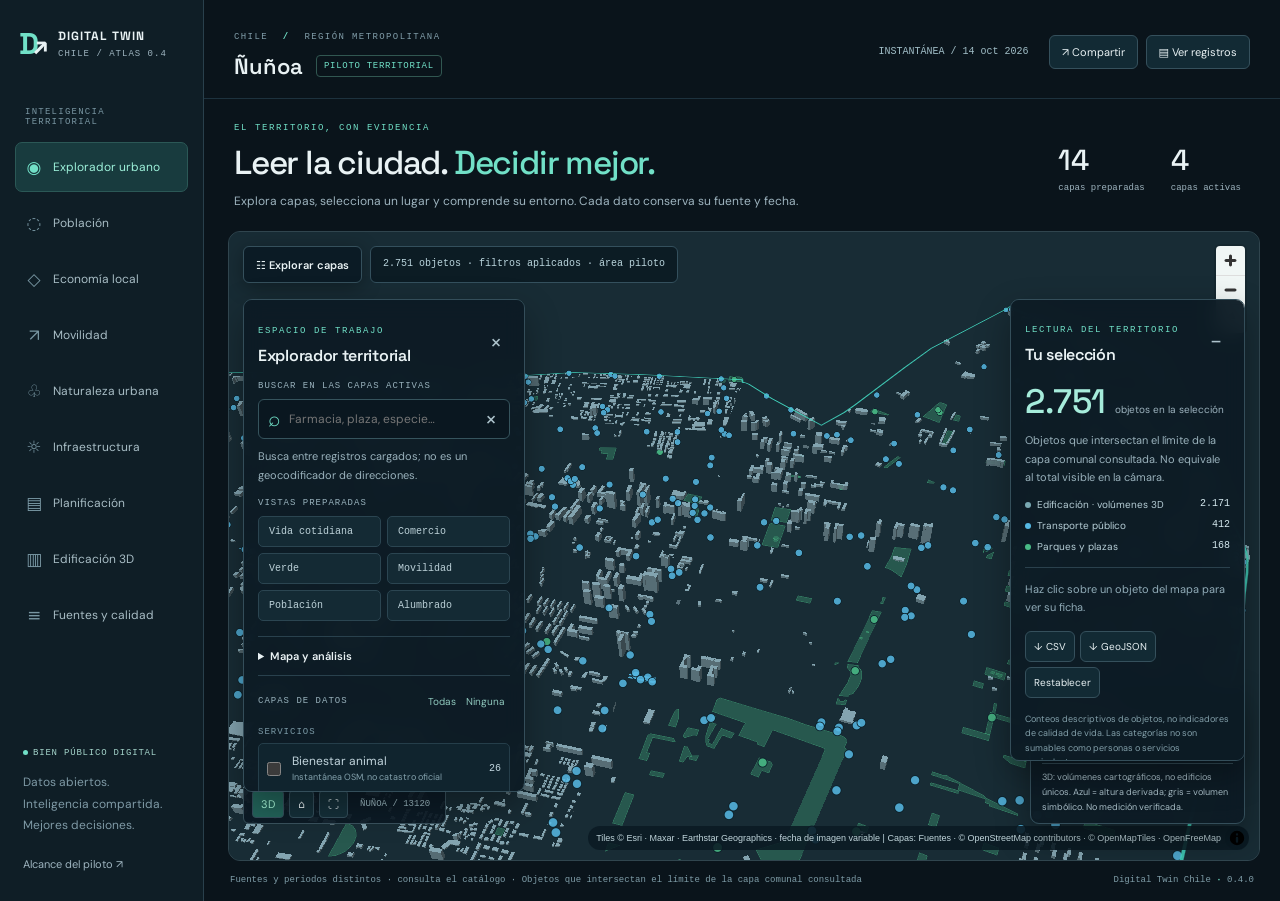
==== commit 2a8cdcf0: "fix: spatially correct individual building volumes and readable controls" ====
--- a/atlas/index.html
+++ b/atlas/index.html
@@ -7,7 +7,7 @@
 <div class="map-stage"><div id="map" role="region" aria-label="Mapa territorial interactivo de Ñuñoa" tabindex="0"></div><div id="mapFailure" class="map-failure" hidden></div>
 <div class="map-top"><button id="panelBtn" class="glass-btn" aria-expanded="true" aria-controls="explorer">☷ Explorar capas</button><div id="status" class="status" role="status" aria-live="polite">Preparando el territorio…</div></div>
 <section id="explorer" class="explorer floating"><div class="panel-heading"><div><span class="eyebrow">ESPACIO DE TRABAJO</span><h2>Explorador territorial</h2></div><button id="closePanel" class="icon-btn" aria-label="Cerrar explorador">×</button></div><label class="label" for="search">BUSCAR EN LAS CAPAS ACTIVAS</label><div class="search-field"><span>⌕</span><input id="search" type="search" placeholder="Farmacia, plaza, especie…" autocomplete="off" aria-describedby="searchHelp"><button id="clearSearch" class="icon-btn" aria-label="Borrar búsqueda">×</button></div><p id="searchHelp" class="hint">Busca entre registros cargados; no es un geocodificador de direcciones.</p><div class="label">VISTAS PREPARADAS</div><div class="presets"><button data-preset="overview">Vida cotidiana</button><button data-preset="commerce">Comercio</button><button data-preset="green">Verde</button><button data-preset="mobility">Movilidad</button><button data-preset="people">Población</button><button data-preset="infrastructure">Alumbrado</button></div>
-<details class="settings"><summary>Mapa y análisis</summary><label class="label" for="basemap">MAPA BASE</label><select id="basemap"><option value="satellite">Satélite · Esri</option><option value="dark">Cartografía oscura · OpenFreeMap</option><option value="streets">Calles · OpenFreeMap</option></select><div class="row-two"><div><label class="label" for="radius">PROXIMIDAD</label><select id="radius"><option value="0">Todo el piloto</option><option value="400">400 metros</option><option value="800">800 metros</option><option value="1500">1.500 metros</option></select></div><div><label class="label" for="visualMode">VISUALIZACIÓN</label><select id="visualMode"><option value="points">Geometrías</option><option value="heat">Concentración</option></select></div></div><p class="hint">Al elegir un radio se toma el centro del mapa. Haz clic para cambiarlo. Distancia en línea recta, por punto representativo; no tiempo de caminata.</p><label class="label" for="business">RUBRO · ACTIVA COMERCIOS Y SALUD</label><select id="business"><option value="all">Todos los rubros</option><option value="pharmacy">Farmacias</option><option value="books">Librerías</option><option value="supermarket">Supermercados</option><option value="cafe">Cafeterías</option><option value="restaurant">Restaurantes</option><option value="convenience">Almacenes</option><option value="hairdresser">Peluquerías</option></select><label class="label" for="heightQuality">EDIFICIOS · CALIDAD DE ALTURA</label><select id="heightQuality"><option value="all">Todas (incluye alturas cartográficas)</option><option value="known">Solo altura declarada OSM (puede no haber)</option></select><label class="label" for="permitYear">PERMISOS · AÑO DE REFERENCIA</label><select id="permitYear"><option value="all">Todos los años disponibles</option></select></details>
+<details class="settings"><summary>Mapa y análisis</summary><label class="label" for="basemap">MAPA BASE</label><select id="basemap"><option value="satellite">Satélite · Esri</option><option value="dark">Cartografía oscura · OpenFreeMap</option><option value="streets">Calles · OpenFreeMap</option></select><div class="row-two"><div><label class="label" for="radius">PROXIMIDAD</label><select id="radius"><option value="0">Todo el piloto</option><option value="400">400 metros</option><option value="800">800 metros</option><option value="1500">1.500 metros</option></select></div><div><label class="label" for="visualMode">VISUALIZACIÓN</label><select id="visualMode"><option value="points">Geometrías</option><option value="heat">Concentración</option></select></div></div><p class="hint">Al elegir un radio se toma el centro del mapa. Haz clic para cambiarlo. Distancia en línea recta, por punto representativo; no tiempo de caminata.</p><label class="label" for="business">RUBRO · ACTIVA COMERCIOS Y SALUD</label><select id="business"><option value="all">Todos los rubros</option><option value="pharmacy">Farmacias</option><option value="books">Librerías</option><option value="supermarket">Supermercados</option><option value="cafe">Cafeterías</option><option value="restaurant">Restaurantes</option><option value="convenience">Almacenes</option><option value="hairdresser">Peluquerías</option></select><label class="label" for="heightQuality">EDIFICIOS · CALIDAD DE ALTURA</label><select id="heightQuality"><option value="all">Todas (incluye alturas cartográficas)</option><option value="known">Solo altura declarada OSM (puede no haber) (puede no haber)</option></select><label class="label" for="permitYear">PERMISOS · AÑO DE REFERENCIA</label><select id="permitYear"><option value="all">Todos los años disponibles</option></select></details>
 <div class="layer-header"><span class="label">CAPAS DE DATOS</span><div><button id="allBtn" class="text-btn">Todas</button><button id="noneBtn" class="text-btn">Ninguna</button></div></div><div id="layers"></div><div id="pendingNote" class="hint"></div><button id="catalogBtn" class="catalog-btn">Abrir catálogo y condiciones de uso ↗</button></section>
 <aside id="inspector" class="inspector floating"><div class="panel-heading"><div><span class="eyebrow">LECTURA DEL TERRITORIO</span><h2>Tu selección</h2></div><button id="inspectToggle" class="icon-btn" aria-label="Contraer ficha">−</button></div><div id="inspectorBody"><div class="selection-stat"><strong id="recordCount">—</strong><span>objetos en la selección</span></div><p id="scopeLabel" class="hint">Cargando geometrías…</p><div id="breakdown"></div><div id="featureDetail" class="feature-detail"><span class="muted">Haz clic sobre un objeto del mapa para ver su ficha.</span></div><div class="actions"><button id="exportCsv" class="small-btn" disabled>↓ CSV</button><button id="exportGeo" class="small-btn" disabled>↓ GeoJSON</button><button id="clearBtn" class="small-btn">Restablecer</button></div><p class="disclaimer">Conteos descriptivos de objetos, no indicadores de calidad de vida. Las categorías no son sumables como personas o servicios equivalentes.</p></div></aside>
 <div class="map-bottom"><div class="camera-controls"><button id="threeBtn" aria-pressed="true">3D</button><button id="homeBtn" title="Volver al territorio">⌂</button><button id="fullscreenBtn" title="Pantalla completa">⛶</button><span class="mono" id="cameraLabel">ÑUÑOA / 13120</span></div><div id="legend" class="legend floating"></div></div>
--- a/atlas/style.css
+++ b/atlas/style.css
@@ -5,3 +5,6 @@
 @media(max-width:950px){.inspector{top:auto;bottom:75px;max-height:245px;width:205px}.explorer{bottom:75px}.map-stage{min-height:680px}.top-actions #tableBtn{display:none}.intro h1{font-size:26px}.intro p{font-size:11px}.legend{display:none}}
 @media(max-width:700px){.app-shell{display:block}.rail{min-height:0;padding:14px;border-right:0;border-bottom:1px solid #2a424d}.brand{margin:0 0 15px;font-size:12px}.rail-label,.rail-bottom{display:none}.rail nav{display:flex;overflow-x:auto;gap:6px;padding-bottom:3px}.nav-item{width:auto;flex:none;padding:8px 11px;font-size:11px}.nav-item span{display:none}.topbar{padding:15px}.top-actions{gap:4px}.top-actions button{padding:8px}.territory{font-size:20px}.pill{font-size:8px}.breadcrumb{font-size:8px}.intro{padding:17px 16px}.intro h1{font-size:27px}.intro p{font-size:11px}.map-stage{margin:0 8px;min-height:720px;height:80vh;border-radius:8px}.map-top{left:8px;top:8px;right:45px;flex-wrap:wrap}.status{width:100%;max-width:none;font-size:9px;padding:6px 9px}.explorer{top:91px;left:8px;bottom:78px;width:240px;max-width:calc(100% - 24px)}.inspector{display:none}.map-bottom{left:8px;right:8px;bottom:39px}footer{font-size:8px;padding:10px;flex-wrap:wrap}.map-failure{left:10%;right:10%}.dialog-heading h2{font-size:21px}dialog{padding:16px}#dialogBody{overflow-x:auto}.maplibregl-ctrl-attrib{font-size:8px!important}}
 @media(prefers-reduced-motion:reduce){*{scroll-behavior:auto!important;transition:none!important}}
+
+/* Readability refinement: controls remain scrollable, not clipped. */
+.layer-row .name{font-size:12px}.hint{font-size:11px}.feature-detail p{font-size:11px}
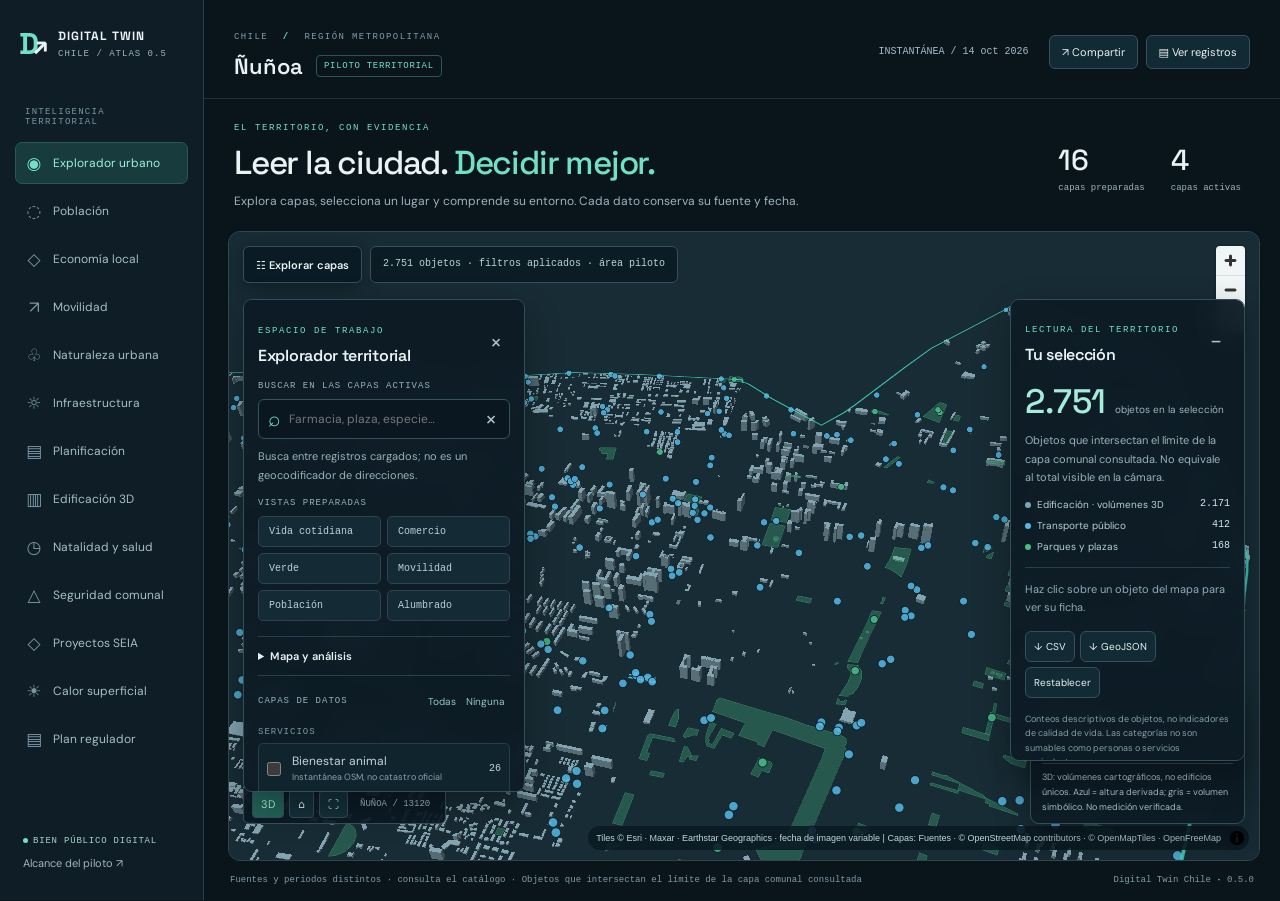
==== commit e0daba9a: "feat: persist accepted v0.5 public datasets and browser-verified controls" ====
--- a/atlas/index.html
+++ b/atlas/index.html
@@ -1,15 +1,15 @@
 <!doctype html>
-<html lang="es"><head><meta charset="utf-8"><meta name="viewport" content="width=device-width,initial-scale=1"><meta name="theme-color" content="#0b171e"><meta name="description" content="Digital Twin Chile: explorador territorial de bien público. Datos, mapas y fuentes trazables."><title>Digital Twin Chile · Atlas Ñuñoa</title><link rel="icon" href="data:,"><link rel="stylesheet" href="vendor/maplibre-gl.css"><link rel="stylesheet" href="style.css?v=040"><script src="vendor/maplibre-gl.js" defer></script><script type="module" src="app.mjs?v=040"></script></head>
+<html lang="es"><head><meta charset="utf-8"><meta name="viewport" content="width=device-width,initial-scale=1"><meta name="theme-color" content="#0b171e"><meta name="description" content="Digital Twin Chile: explorador territorial de bien público. Datos, mapas y fuentes trazables."><title>Digital Twin Chile · Atlas Ñuñoa</title><link rel="icon" href="data:,"><link rel="stylesheet" href="vendor/maplibre-gl.css"><link rel="stylesheet" href="style.css?v=050"><script src="vendor/maplibre-gl.js" defer></script><script type="module" src="app.mjs?v=050"></script></head>
 <body><a class="skip" href="#map">Saltar al mapa</a>
-<div class="app-shell"><aside class="rail"><a class="brand" href="./" aria-label="Digital Twin Chile inicio"><span class="brand-symbol">D<span>↗</span></span><span>DIGITAL TWIN<small>CHILE / ATLAS 0.4</small></span></a><div class="rail-label">INTELIGENCIA TERRITORIAL</div><nav aria-label="Vistas temáticas"><button class="nav-item active" data-preset="overview"><span>◉</span>Explorador urbano</button><button class="nav-item" data-preset="people"><span>◌</span>Población</button><button class="nav-item" data-preset="commerce"><span>◇</span>Economía local</button><button class="nav-item" data-preset="mobility"><span>↗</span>Movilidad</button><button class="nav-item" data-preset="green"><span>♧</span>Naturaleza urbana</button><button class="nav-item" data-preset="infrastructure"><span>☼</span>Infraestructura</button><button class="nav-item" data-preset="planning"><span>▤</span>Planificación</button><button class="nav-item" data-preset="buildings"><span>▥</span>Edificación 3D</button><button class="nav-item" id="sourcesNav"><span>≡</span>Fuentes y calidad</button></nav><div class="rail-bottom"><span class="tag"><i></i>BIEN PÚBLICO DIGITAL</span><p>Datos abiertos.<br>Inteligencia compartida.<br>Mejores decisiones.</p><button id="aboutBtn" class="subtle-btn">Alcance del piloto ↗</button></div></aside>
+<div class="app-shell"><aside class="rail"><a class="brand" href="./" aria-label="Digital Twin Chile inicio"><span class="brand-symbol">D<span>↗</span></span><span>DIGITAL TWIN<small>CHILE / ATLAS 0.5</small></span></a><div class="rail-label">INTELIGENCIA TERRITORIAL</div><nav aria-label="Vistas temáticas"><button class="nav-item active" data-preset="overview"><span>◉</span>Explorador urbano</button><button class="nav-item" data-preset="people"><span>◌</span>Población</button><button class="nav-item" data-preset="commerce"><span>◇</span>Economía local</button><button class="nav-item" data-preset="mobility"><span>↗</span>Movilidad</button><button class="nav-item" data-preset="green"><span>♧</span>Naturaleza urbana</button><button class="nav-item" data-preset="infrastructure"><span>☼</span>Infraestructura</button><button class="nav-item" data-preset="planning"><span>▤</span>Planificación</button><button class="nav-item" data-preset="buildings"><span>▥</span>Edificación 3D</button><button class="nav-item" id="indicatorsNav"><span>◷</span>Natalidad y salud</button><button class="nav-item" id="securityNav"><span>△</span>Seguridad comunal</button><button class="nav-item" data-preset="projects"><span>◇</span>Proyectos SEIA</button><button class="nav-item" data-preset="climate"><span>☀</span>Calor superficial</button><button class="nav-item" id="zoningNav"><span>▤</span>Plan regulador</button><button class="nav-item" id="integrationNav"><span>⇄</span>Accesos pendientes</button><button class="nav-item" id="sourcesNav"><span>≡</span>Fuentes y calidad</button></nav><div class="rail-bottom"><span class="tag"><i></i>BIEN PÚBLICO DIGITAL</span><p>Datos abiertos.<br>Inteligencia compartida.<br>Mejores decisiones.</p><button id="aboutBtn" class="subtle-btn">Alcance del piloto ↗</button></div></aside>
 <main><header class="topbar"><div><span class="breadcrumb">CHILE <b>/</b> REGIÓN METROPOLITANA</span><div class="territory">Ñuñoa <span class="pill">PILOTO TERRITORIAL</span></div></div><div class="top-actions"><span id="snapshotDate" class="mono">Cargando catálogo…</span><button id="shareBtn" class="small-btn">↗ Compartir</button><button id="tableBtn" class="small-btn">▤ Ver registros</button></div></header>
 <section class="intro"><div><div class="eyebrow">EL TERRITORIO, CON EVIDENCIA</div><h1>Leer la ciudad. <span>Decidir mejor.</span></h1><p>Explora capas, selecciona un lugar y comprende su entorno. Cada dato conserva su fuente y fecha.</p></div><div class="intro-metrics"><div><strong id="datasetCount">—</strong><span>capas preparadas</span></div><div><strong id="activeCount">—</strong><span>capas activas</span></div></div></section>
 <div class="map-stage"><div id="map" role="region" aria-label="Mapa territorial interactivo de Ñuñoa" tabindex="0"></div><div id="mapFailure" class="map-failure" hidden></div>
 <div class="map-top"><button id="panelBtn" class="glass-btn" aria-expanded="true" aria-controls="explorer">☷ Explorar capas</button><div id="status" class="status" role="status" aria-live="polite">Preparando el territorio…</div></div>
 <section id="explorer" class="explorer floating"><div class="panel-heading"><div><span class="eyebrow">ESPACIO DE TRABAJO</span><h2>Explorador territorial</h2></div><button id="closePanel" class="icon-btn" aria-label="Cerrar explorador">×</button></div><label class="label" for="search">BUSCAR EN LAS CAPAS ACTIVAS</label><div class="search-field"><span>⌕</span><input id="search" type="search" placeholder="Farmacia, plaza, especie…" autocomplete="off" aria-describedby="searchHelp"><button id="clearSearch" class="icon-btn" aria-label="Borrar búsqueda">×</button></div><p id="searchHelp" class="hint">Busca entre registros cargados; no es un geocodificador de direcciones.</p><div class="label">VISTAS PREPARADAS</div><div class="presets"><button data-preset="overview">Vida cotidiana</button><button data-preset="commerce">Comercio</button><button data-preset="green">Verde</button><button data-preset="mobility">Movilidad</button><button data-preset="people">Población</button><button data-preset="infrastructure">Alumbrado</button></div>
-<details class="settings"><summary>Mapa y análisis</summary><label class="label" for="basemap">MAPA BASE</label><select id="basemap"><option value="satellite">Satélite · Esri</option><option value="dark">Cartografía oscura · OpenFreeMap</option><option value="streets">Calles · OpenFreeMap</option></select><div class="row-two"><div><label class="label" for="radius">PROXIMIDAD</label><select id="radius"><option value="0">Todo el piloto</option><option value="400">400 metros</option><option value="800">800 metros</option><option value="1500">1.500 metros</option></select></div><div><label class="label" for="visualMode">VISUALIZACIÓN</label><select id="visualMode"><option value="points">Geometrías</option><option value="heat">Concentración</option></select></div></div><p class="hint">Al elegir un radio se toma el centro del mapa. Haz clic para cambiarlo. Distancia en línea recta, por punto representativo; no tiempo de caminata.</p><label class="label" for="business">RUBRO · ACTIVA COMERCIOS Y SALUD</label><select id="business"><option value="all">Todos los rubros</option><option value="pharmacy">Farmacias</option><option value="books">Librerías</option><option value="supermarket">Supermercados</option><option value="cafe">Cafeterías</option><option value="restaurant">Restaurantes</option><option value="convenience">Almacenes</option><option value="hairdresser">Peluquerías</option></select><label class="label" for="heightQuality">EDIFICIOS · CALIDAD DE ALTURA</label><select id="heightQuality"><option value="all">Todas (incluye alturas cartográficas)</option><option value="known">Solo altura declarada OSM (puede no haber) (puede no haber)</option></select><label class="label" for="permitYear">PERMISOS · AÑO DE REFERENCIA</label><select id="permitYear"><option value="all">Todos los años disponibles</option></select></details>
+<details class="settings"><summary>Mapa y análisis</summary><label class="label" for="basemap">MAPA BASE</label><select id="basemap"><option value="satellite">Satélite · Esri</option><option value="dark">Cartografía oscura · OpenFreeMap</option><option value="streets">Calles · OpenFreeMap</option></select><div class="row-two"><div><label class="label" for="radius">PROXIMIDAD</label><select id="radius"><option value="0">Todo el piloto</option><option value="400">400 metros</option><option value="800">800 metros</option><option value="1500">1.500 metros</option></select></div><div><label class="label" for="visualMode">VISUALIZACIÓN</label><select id="visualMode"><option value="points">Geometrías</option><option value="heat">Concentración</option></select></div></div><p class="hint">Al elegir un radio se toma el centro del mapa. Haz clic para cambiarlo. Distancia en línea recta, por punto representativo; no tiempo de caminata.</p><label class="label" for="business">RUBRO · ACTIVA COMERCIOS Y SALUD</label><select id="business"><option value="all">Todos los rubros</option><option value="pharmacy">Farmacias</option><option value="books">Librerías</option><option value="supermarket">Supermercados</option><option value="cafe">Cafeterías</option><option value="restaurant">Restaurantes</option><option value="convenience">Almacenes</option><option value="hairdresser">Peluquerías</option></select><label class="label" for="heightQuality">EDIFICIOS · CALIDAD DE ALTURA</label><select id="heightQuality"><option value="all">Todas (incluye alturas cartográficas)</option><option value="known">Solo altura declarada OSM (puede no haber)</option></select><label class="label" for="projectState">PROYECTOS SEIA · ESTADO AMBIENTAL</label><select id="projectState"><option value="all">Todos los estados ambientales</option></select><label class="label" for="permitYear">PERMISOS · AÑO DE REFERENCIA</label><select id="permitYear"><option value="all">Todos los años disponibles</option></select></details>
 <div class="layer-header"><span class="label">CAPAS DE DATOS</span><div><button id="allBtn" class="text-btn">Todas</button><button id="noneBtn" class="text-btn">Ninguna</button></div></div><div id="layers"></div><div id="pendingNote" class="hint"></div><button id="catalogBtn" class="catalog-btn">Abrir catálogo y condiciones de uso ↗</button></section>
 <aside id="inspector" class="inspector floating"><div class="panel-heading"><div><span class="eyebrow">LECTURA DEL TERRITORIO</span><h2>Tu selección</h2></div><button id="inspectToggle" class="icon-btn" aria-label="Contraer ficha">−</button></div><div id="inspectorBody"><div class="selection-stat"><strong id="recordCount">—</strong><span>objetos en la selección</span></div><p id="scopeLabel" class="hint">Cargando geometrías…</p><div id="breakdown"></div><div id="featureDetail" class="feature-detail"><span class="muted">Haz clic sobre un objeto del mapa para ver su ficha.</span></div><div class="actions"><button id="exportCsv" class="small-btn" disabled>↓ CSV</button><button id="exportGeo" class="small-btn" disabled>↓ GeoJSON</button><button id="clearBtn" class="small-btn">Restablecer</button></div><p class="disclaimer">Conteos descriptivos de objetos, no indicadores de calidad de vida. Las categorías no son sumables como personas o servicios equivalentes.</p></div></aside>
 <div class="map-bottom"><div class="camera-controls"><button id="threeBtn" aria-pressed="true">3D</button><button id="homeBtn" title="Volver al territorio">⌂</button><button id="fullscreenBtn" title="Pantalla completa">⛶</button><span class="mono" id="cameraLabel">ÑUÑOA / 13120</span></div><div id="legend" class="legend floating"></div></div>
-</div><footer><span id="provenance">Datos trazables · No es una simulación predictiva</span><span>Digital Twin Chile <b>·</b> 0.4.0</span></footer></main></div>
+</div><footer><span id="provenance">Datos trazables · No es una simulación predictiva</span><span>Digital Twin Chile <b>·</b> 0.5.0</span></footer></main></div>
 <dialog id="dialog"><div class="dialog-heading"><div><span class="eyebrow">DIGITAL TWIN CHILE</span><h2 id="dialogTitle">Catálogo</h2></div><button id="closeDialog" class="icon-btn" aria-label="Cerrar ventana">×</button></div><div id="dialogBody"></div></dialog><div id="toast" role="status" hidden></div><noscript>Esta aplicación requiere JavaScript para filtrar y visualizar las capas. Las fuentes no se presentan como datos en tiempo real.</noscript></body></html>
--- a/atlas/style.css
+++ b/atlas/style.css
@@ -8,3 +8,6 @@
 
 /* Readability refinement: controls remain scrollable, not clipped. */
 .layer-row .name{font-size:12px}.hint{font-size:11px}.feature-detail p{font-size:11px}
+
+/* indicators-v05 */
+.indicator-tabs{display:flex;gap:8px;flex-wrap:wrap;margin-bottom:20px}.indicator-tabs .selected{border-color:#60d7bc;background:#204e49}.scope-warning{padding:15px;border:1px solid #4c7d80;border-radius:8px;background:#173439;line-height:1.7}.indicator-controls{display:flex;gap:16px;align-items:end;flex-wrap:wrap;margin:20px 0}.indicator-controls label{display:grid;gap:8px;flex:1;min-width:170px}.indicator-controls select{padding:11px;border:1px solid #426069;background:#132c35;color:#dcebee;max-width:100%;border-radius:6px}.indicator-notes{font-size:13px;line-height:1.7;color:#a8bec4}.document-list{display:grid;grid-template-columns:repeat(auto-fit,minmax(230px,1fr));gap:14px}.document-list article,.evidence-card{background:#122932;border:1px solid #32515a;padding:16px;border-radius:8px}.document-list h3{font-size:14px;overflow-wrap:anywhere}.evidence-card{margin:12px 0}.badge.tabular{color:#9be5d6}.badge.reference{color:#dfca92}.badge.requires_access{color:#e6b193}.rail nav{overflow-y:auto;min-height:0}.rail-bottom{flex-shrink:0}@media(max-height:900px) and (min-width:701px){.rail{height:100vh;position:sticky;top:0}.rail-bottom p{display:none}.nav-item{padding-top:9px;padding-bottom:9px}}
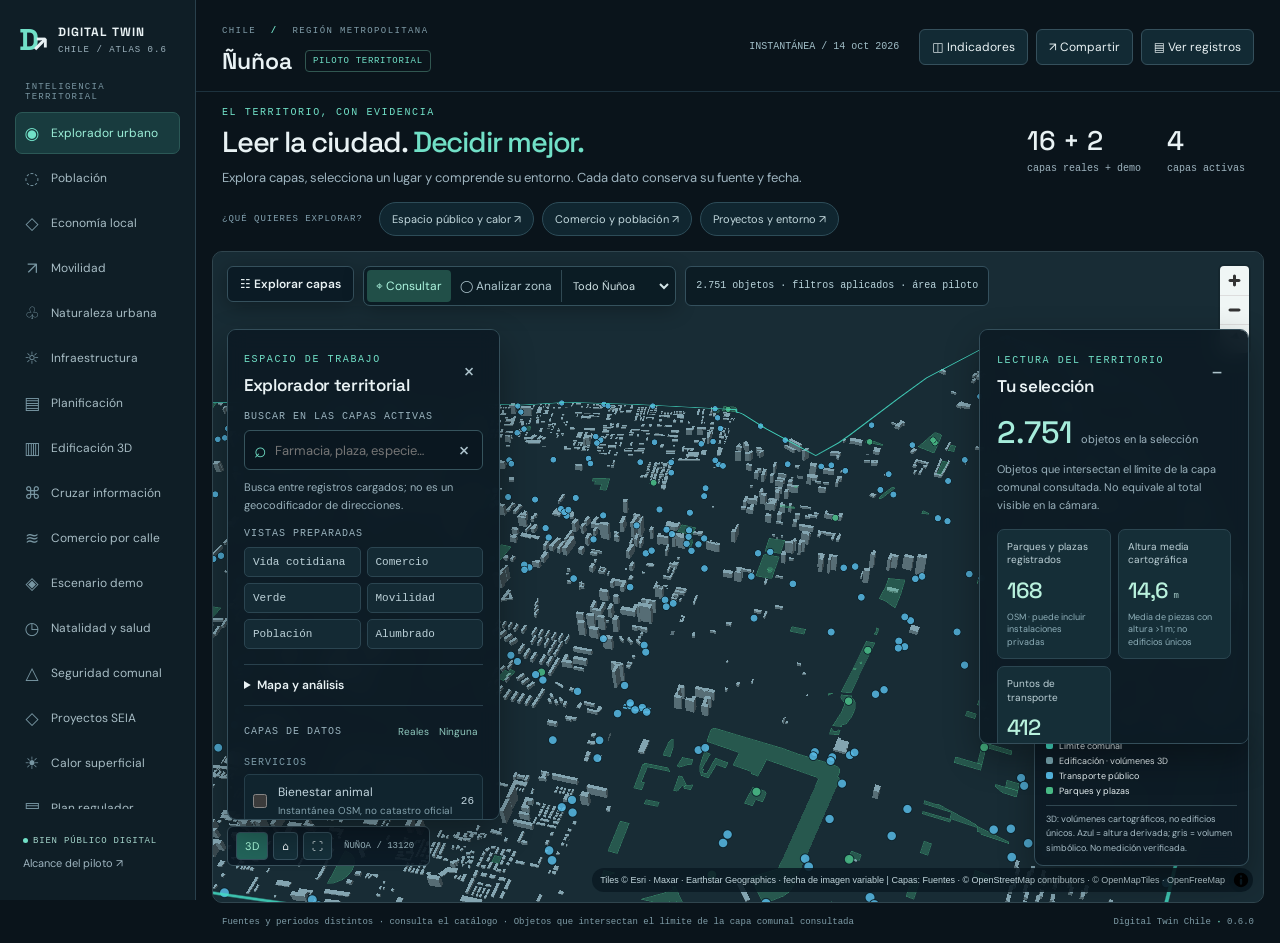
==== commit 4a3ef27d: "feat: municipal prototype with territorial analysis and clearly marked demos" ====
--- a/atlas/index.html
+++ b/atlas/index.html
@@ -1,15 +1,15 @@
 <!doctype html>
-<html lang="es"><head><meta charset="utf-8"><meta name="viewport" content="width=device-width,initial-scale=1"><meta name="theme-color" content="#0b171e"><meta name="description" content="Digital Twin Chile: explorador territorial de bien público. Datos, mapas y fuentes trazables."><title>Digital Twin Chile · Atlas Ñuñoa</title><link rel="icon" href="data:,"><link rel="stylesheet" href="vendor/maplibre-gl.css"><link rel="stylesheet" href="style.css?v=050"><script src="vendor/maplibre-gl.js" defer></script><script type="module" src="app.mjs?v=050"></script></head>
+<html lang="es"><head><meta charset="utf-8"><meta name="viewport" content="width=device-width,initial-scale=1"><meta name="theme-color" content="#0b171e"><meta name="description" content="Digital Twin Chile: explorador territorial de bien público. Datos, mapas y fuentes trazables."><title>Digital Twin Chile · Atlas Ñuñoa</title><link rel="icon" href="data:,"><link rel="stylesheet" href="vendor/maplibre-gl.css"><link rel="stylesheet" href="style.css?v=060"><script src="vendor/maplibre-gl.js" defer></script><script type="module" src="app.mjs?v=060"></script></head>
 <body><a class="skip" href="#map">Saltar al mapa</a>
-<div class="app-shell"><aside class="rail"><a class="brand" href="./" aria-label="Digital Twin Chile inicio"><span class="brand-symbol">D<span>↗</span></span><span>DIGITAL TWIN<small>CHILE / ATLAS 0.5</small></span></a><div class="rail-label">INTELIGENCIA TERRITORIAL</div><nav aria-label="Vistas temáticas"><button class="nav-item active" data-preset="overview"><span>◉</span>Explorador urbano</button><button class="nav-item" data-preset="people"><span>◌</span>Población</button><button class="nav-item" data-preset="commerce"><span>◇</span>Economía local</button><button class="nav-item" data-preset="mobility"><span>↗</span>Movilidad</button><button class="nav-item" data-preset="green"><span>♧</span>Naturaleza urbana</button><button class="nav-item" data-preset="infrastructure"><span>☼</span>Infraestructura</button><button class="nav-item" data-preset="planning"><span>▤</span>Planificación</button><button class="nav-item" data-preset="buildings"><span>▥</span>Edificación 3D</button><button class="nav-item" id="indicatorsNav"><span>◷</span>Natalidad y salud</button><button class="nav-item" id="securityNav"><span>△</span>Seguridad comunal</button><button class="nav-item" data-preset="projects"><span>◇</span>Proyectos SEIA</button><button class="nav-item" data-preset="climate"><span>☀</span>Calor superficial</button><button class="nav-item" id="zoningNav"><span>▤</span>Plan regulador</button><button class="nav-item" id="integrationNav"><span>⇄</span>Accesos pendientes</button><button class="nav-item" id="sourcesNav"><span>≡</span>Fuentes y calidad</button></nav><div class="rail-bottom"><span class="tag"><i></i>BIEN PÚBLICO DIGITAL</span><p>Datos abiertos.<br>Inteligencia compartida.<br>Mejores decisiones.</p><button id="aboutBtn" class="subtle-btn">Alcance del piloto ↗</button></div></aside>
-<main><header class="topbar"><div><span class="breadcrumb">CHILE <b>/</b> REGIÓN METROPOLITANA</span><div class="territory">Ñuñoa <span class="pill">PILOTO TERRITORIAL</span></div></div><div class="top-actions"><span id="snapshotDate" class="mono">Cargando catálogo…</span><button id="shareBtn" class="small-btn">↗ Compartir</button><button id="tableBtn" class="small-btn">▤ Ver registros</button></div></header>
-<section class="intro"><div><div class="eyebrow">EL TERRITORIO, CON EVIDENCIA</div><h1>Leer la ciudad. <span>Decidir mejor.</span></h1><p>Explora capas, selecciona un lugar y comprende su entorno. Cada dato conserva su fuente y fecha.</p></div><div class="intro-metrics"><div><strong id="datasetCount">—</strong><span>capas preparadas</span></div><div><strong id="activeCount">—</strong><span>capas activas</span></div></div></section>
-<div class="map-stage"><div id="map" role="region" aria-label="Mapa territorial interactivo de Ñuñoa" tabindex="0"></div><div id="mapFailure" class="map-failure" hidden></div>
-<div class="map-top"><button id="panelBtn" class="glass-btn" aria-expanded="true" aria-controls="explorer">☷ Explorar capas</button><div id="status" class="status" role="status" aria-live="polite">Preparando el territorio…</div></div>
-<section id="explorer" class="explorer floating"><div class="panel-heading"><div><span class="eyebrow">ESPACIO DE TRABAJO</span><h2>Explorador territorial</h2></div><button id="closePanel" class="icon-btn" aria-label="Cerrar explorador">×</button></div><label class="label" for="search">BUSCAR EN LAS CAPAS ACTIVAS</label><div class="search-field"><span>⌕</span><input id="search" type="search" placeholder="Farmacia, plaza, especie…" autocomplete="off" aria-describedby="searchHelp"><button id="clearSearch" class="icon-btn" aria-label="Borrar búsqueda">×</button></div><p id="searchHelp" class="hint">Busca entre registros cargados; no es un geocodificador de direcciones.</p><div class="label">VISTAS PREPARADAS</div><div class="presets"><button data-preset="overview">Vida cotidiana</button><button data-preset="commerce">Comercio</button><button data-preset="green">Verde</button><button data-preset="mobility">Movilidad</button><button data-preset="people">Población</button><button data-preset="infrastructure">Alumbrado</button></div>
-<details class="settings"><summary>Mapa y análisis</summary><label class="label" for="basemap">MAPA BASE</label><select id="basemap"><option value="satellite">Satélite · Esri</option><option value="dark">Cartografía oscura · OpenFreeMap</option><option value="streets">Calles · OpenFreeMap</option></select><div class="row-two"><div><label class="label" for="radius">PROXIMIDAD</label><select id="radius"><option value="0">Todo el piloto</option><option value="400">400 metros</option><option value="800">800 metros</option><option value="1500">1.500 metros</option></select></div><div><label class="label" for="visualMode">VISUALIZACIÓN</label><select id="visualMode"><option value="points">Geometrías</option><option value="heat">Concentración</option></select></div></div><p class="hint">Al elegir un radio se toma el centro del mapa. Haz clic para cambiarlo. Distancia en línea recta, por punto representativo; no tiempo de caminata.</p><label class="label" for="business">RUBRO · ACTIVA COMERCIOS Y SALUD</label><select id="business"><option value="all">Todos los rubros</option><option value="pharmacy">Farmacias</option><option value="books">Librerías</option><option value="supermarket">Supermercados</option><option value="cafe">Cafeterías</option><option value="restaurant">Restaurantes</option><option value="convenience">Almacenes</option><option value="hairdresser">Peluquerías</option></select><label class="label" for="heightQuality">EDIFICIOS · CALIDAD DE ALTURA</label><select id="heightQuality"><option value="all">Todas (incluye alturas cartográficas)</option><option value="known">Solo altura declarada OSM (puede no haber)</option></select><label class="label" for="projectState">PROYECTOS SEIA · ESTADO AMBIENTAL</label><select id="projectState"><option value="all">Todos los estados ambientales</option></select><label class="label" for="permitYear">PERMISOS · AÑO DE REFERENCIA</label><select id="permitYear"><option value="all">Todos los años disponibles</option></select></details>
-<div class="layer-header"><span class="label">CAPAS DE DATOS</span><div><button id="allBtn" class="text-btn">Todas</button><button id="noneBtn" class="text-btn">Ninguna</button></div></div><div id="layers"></div><div id="pendingNote" class="hint"></div><button id="catalogBtn" class="catalog-btn">Abrir catálogo y condiciones de uso ↗</button></section>
-<aside id="inspector" class="inspector floating"><div class="panel-heading"><div><span class="eyebrow">LECTURA DEL TERRITORIO</span><h2>Tu selección</h2></div><button id="inspectToggle" class="icon-btn" aria-label="Contraer ficha">−</button></div><div id="inspectorBody"><div class="selection-stat"><strong id="recordCount">—</strong><span>objetos en la selección</span></div><p id="scopeLabel" class="hint">Cargando geometrías…</p><div id="breakdown"></div><div id="featureDetail" class="feature-detail"><span class="muted">Haz clic sobre un objeto del mapa para ver su ficha.</span></div><div class="actions"><button id="exportCsv" class="small-btn" disabled>↓ CSV</button><button id="exportGeo" class="small-btn" disabled>↓ GeoJSON</button><button id="clearBtn" class="small-btn">Restablecer</button></div><p class="disclaimer">Conteos descriptivos de objetos, no indicadores de calidad de vida. Las categorías no son sumables como personas o servicios equivalentes.</p></div></aside>
-<div class="map-bottom"><div class="camera-controls"><button id="threeBtn" aria-pressed="true">3D</button><button id="homeBtn" title="Volver al territorio">⌂</button><button id="fullscreenBtn" title="Pantalla completa">⛶</button><span class="mono" id="cameraLabel">ÑUÑOA / 13120</span></div><div id="legend" class="legend floating"></div></div>
-</div><footer><span id="provenance">Datos trazables · No es una simulación predictiva</span><span>Digital Twin Chile <b>·</b> 0.5.0</span></footer></main></div>
+<div class="app-shell"><aside class="rail"><a class="brand" href="./" aria-label="Digital Twin Chile inicio"><span class="brand-symbol">D<span>↗</span></span><span>DIGITAL TWIN<small>CHILE / ATLAS 0.6</small></span></a><div class="rail-label">INTELIGENCIA TERRITORIAL</div><nav aria-label="Vistas temáticas"><button class="nav-item active" data-preset="overview"><span>◉</span>Explorador urbano</button><button class="nav-item" data-preset="people"><span>◌</span>Población</button><button class="nav-item" data-preset="commerce"><span>◇</span>Economía local</button><button class="nav-item" data-preset="mobility"><span>↗</span>Movilidad</button><button class="nav-item" data-preset="green"><span>♧</span>Naturaleza urbana</button><button class="nav-item" data-preset="infrastructure"><span>☼</span>Infraestructura</button><button class="nav-item" data-preset="planning"><span>▤</span>Planificación</button><button class="nav-item" data-preset="buildings"><span>▥</span>Edificación 3D</button><button class="nav-item" id="decisionNav"><span>⌘</span>Cruzar información</button><button class="nav-item" id="streetsNav"><span>≋</span>Comercio por calle</button><button class="nav-item" data-preset="scenario"><span>◈</span>Escenario demo</button><button class="nav-item" id="indicatorsNav"><span>◷</span>Natalidad y salud</button><button class="nav-item" id="securityNav"><span>△</span>Seguridad comunal</button><button class="nav-item" data-preset="projects"><span>◇</span>Proyectos SEIA</button><button class="nav-item" data-preset="climate"><span>☀</span>Calor superficial</button><button class="nav-item" id="zoningNav"><span>▤</span>Plan regulador</button><button class="nav-item" id="integrationNav"><span>⇄</span>Integraciones futuras</button><button class="nav-item" id="sourcesNav"><span>≡</span>Fuentes y calidad</button></nav><div class="rail-bottom"><span class="tag"><i></i>BIEN PÚBLICO DIGITAL</span><p>Datos abiertos.<br>Inteligencia compartida.<br>Mejores decisiones.</p><button id="aboutBtn" class="subtle-btn">Alcance del piloto ↗</button></div></aside>
+<main><header class="topbar"><div><span class="breadcrumb">CHILE <b>/</b> REGIÓN METROPOLITANA</span><div class="territory">Ñuñoa <span class="pill">PILOTO TERRITORIAL</span></div></div><div class="top-actions"><span id="snapshotDate" class="mono">Cargando catálogo…</span><button id="summaryBtn" class="small-btn">◫ Indicadores</button><button id="shareBtn" class="small-btn">↗ Compartir</button><button id="tableBtn" class="small-btn">▤ Ver registros</button></div></header>
+<section class="intro"><div><div class="eyebrow">EL TERRITORIO, CON EVIDENCIA</div><h1>Leer la ciudad. <span>Decidir mejor.</span></h1><p>Explora capas, selecciona un lugar y comprende su entorno. Cada dato conserva su fuente y fecha.</p></div><div class="intro-metrics"><div><strong id="datasetCount">—</strong><span>capas reales + demo</span></div><div><strong id="activeCount">—</strong><span>capas activas</span></div></div></section>
+<section class="mission-bar" aria-label="Preguntas para explorar"><span>¿QUÉ QUIERES EXPLORAR?</span><button data-mission="public">Espacio público y calor ↗</button><button data-mission="business">Comercio y población ↗</button><button data-mission="investment">Proyectos y entorno ↗</button></section><div class="map-stage"><div id="map" role="region" aria-label="Mapa territorial interactivo de Ñuñoa" tabindex="0"></div><div id="mapFailure" class="map-failure" hidden></div>
+<div class="map-top"><button id="panelBtn" class="glass-btn" aria-expanded="true" aria-controls="explorer">☷ Explorar capas</button><div class="map-tools" role="group" aria-label="Modo de consulta"><button id="consultMode" aria-pressed="true">⌖ Consultar</button><button id="areaMode" aria-pressed="false">◯ Analizar zona</button><label class="sr-only" for="quickRadius">Radio de análisis</label><select id="quickRadius"><option value="0">Todo Ñuñoa</option><option value="400">400 m</option><option value="800">800 m</option><option value="1500">1.500 m</option></select></div><div id="status" class="status" role="status" aria-live="polite">Preparando el territorio…</div></div>
+<div id="demoNotice" class="demo-notice" role="status" hidden>DEMOSTRACIÓN ACTIVA · Zonificación y obras ficticias. No son datos del municipio.</div><section id="explorer" class="explorer floating"><div class="panel-heading"><div><span class="eyebrow">ESPACIO DE TRABAJO</span><h2>Explorador territorial</h2></div><button id="closePanel" class="icon-btn" aria-label="Cerrar explorador">×</button></div><label class="label" for="search">BUSCAR EN LAS CAPAS ACTIVAS</label><div class="search-field"><span>⌕</span><input id="search" type="search" placeholder="Farmacia, plaza, especie…" autocomplete="off" aria-describedby="searchHelp"><button id="clearSearch" class="icon-btn" aria-label="Borrar búsqueda">×</button></div><p id="searchHelp" class="hint">Busca entre registros cargados; no es un geocodificador de direcciones.</p><div class="label">VISTAS PREPARADAS</div><div class="presets"><button data-preset="overview">Vida cotidiana</button><button data-preset="commerce">Comercio</button><button data-preset="green">Verde</button><button data-preset="mobility">Movilidad</button><button data-preset="people">Población</button><button data-preset="infrastructure">Alumbrado</button></div>
+<details class="settings"><summary>Mapa y análisis</summary><label class="label" for="basemap">MAPA BASE</label><select id="basemap"><option value="satellite">Satélite · Esri</option><option value="dark">Cartografía oscura · OpenFreeMap</option><option value="streets">Calles · OpenFreeMap</option></select><div class="row-two"><div><label class="label" for="radius">PROXIMIDAD</label><select id="radius"><option value="0">Todo el piloto</option><option value="400">400 metros</option><option value="800">800 metros</option><option value="1500">1.500 metros</option></select></div><div><label class="label" for="visualMode">VISUALIZACIÓN</label><select id="visualMode"><option value="points">Geometrías</option><option value="heat">Concentración</option></select></div></div><p class="hint">Al elegir un radio se toma el centro del mapa. Haz clic para cambiarlo. Distancia en línea recta, por punto representativo; no tiempo de caminata.</p><label class="label" for="business">RUBRO · ACTIVA COMERCIOS Y SALUD</label><select id="business"><option value="all">Todos los rubros</option><option value="pharmacy">Farmacias</option><option value="books">Librerías</option><option value="supermarket">Supermercados</option><option value="cafe">Cafeterías</option><option value="restaurant">Restaurantes</option><option value="convenience">Almacenes</option><option value="hairdresser">Peluquerías</option></select><label class="label" for="censusMetric">POBLACIÓN · MÉTRICA DEL MAPA</label><select id="censusMetric"><option value="persons">Personas por manzana</option><option value="density">Densidad · habitantes por ha de manzana</option></select><label class="label" for="streetFilter">COMERCIO · CALLE DECLARADA EN OSM</label><select id="streetFilter"><option value="">Todas las calles</option></select><p class="hint">El filtro de calle afecta comercios y salud. No infiere peatones ni patentes.</p><label class="label" for="heightQuality">EDIFICIOS · CALIDAD DE ALTURA</label><select id="heightQuality"><option value="all">Todas (incluye alturas cartográficas)</option><option value="known">Solo altura declarada OSM (puede no haber)</option></select><label class="label" for="projectState">PROYECTOS SEIA · ESTADO AMBIENTAL</label><select id="projectState"><option value="all">Todos los estados ambientales</option></select><label class="label" for="permitYear">PERMISOS · AÑO DE REFERENCIA</label><select id="permitYear"><option value="all">Todos los años disponibles</option></select></details>
+<div class="layer-header"><span class="label">CAPAS DE DATOS</span><div><button id="allBtn" class="text-btn">Reales</button><button id="noneBtn" class="text-btn">Ninguna</button></div></div><div id="layers"></div><div id="pendingNote" class="hint"></div><button id="catalogBtn" class="catalog-btn">Abrir catálogo y condiciones de uso ↗</button></section>
+<aside id="inspector" class="inspector floating"><div class="panel-heading"><div><span class="eyebrow">LECTURA DEL TERRITORIO</span><h2>Tu selección</h2></div><button id="inspectToggle" class="icon-btn" aria-label="Contraer ficha">−</button></div><div id="inspectorBody"><div class="selection-stat"><strong id="recordCount">—</strong><span>objetos en la selección</span></div><p id="scopeLabel" class="hint">Cargando geometrías…</p><div id="selectionIndicators" class="selection-indicators"></div><button id="decisionBtn" class="analysis-cta">Cruzar información del entorno ↗</button><details class="count-details"><summary>Desglose de objetos</summary><div id="breakdown"></div></details><div id="featureDetail" class="feature-detail"><span class="muted">Haz clic sobre un objeto del mapa para ver su ficha.</span></div><div class="actions"><button id="exportCsv" class="small-btn" disabled>↓ CSV</button><button id="exportGeo" class="small-btn" disabled>↓ GeoJSON</button><button id="clearBtn" class="small-btn">Restablecer</button></div><div class="compare-actions"><button id="saveZone" class="text-btn">＋ Guardar zona A</button><button id="compareZone" class="text-btn" disabled>Comparar A / actual</button></div><p class="disclaimer">Conteos descriptivos de objetos, no indicadores de calidad de vida. Las categorías no son sumables como personas o servicios equivalentes.</p></div></aside>
+<div class="map-bottom"><div class="camera-controls"><button id="mobileIndicators" class="mobile-only">◫ Indicadores</button><button id="threeBtn" aria-pressed="true">3D</button><button id="homeBtn" title="Volver al territorio">⌂</button><button id="fullscreenBtn" title="Pantalla completa">⛶</button><span class="mono" id="cameraLabel">ÑUÑOA / 13120</span></div><div id="legend" class="legend floating"></div></div>
+</div><footer><span id="provenance">Datos trazables · Instantáneas y escenarios identificados</span><span>Digital Twin Chile <b>·</b> 0.6.0</span></footer></main></div>
 <dialog id="dialog"><div class="dialog-heading"><div><span class="eyebrow">DIGITAL TWIN CHILE</span><h2 id="dialogTitle">Catálogo</h2></div><button id="closeDialog" class="icon-btn" aria-label="Cerrar ventana">×</button></div><div id="dialogBody"></div></dialog><div id="toast" role="status" hidden></div><noscript>Esta aplicación requiere JavaScript para filtrar y visualizar las capas. Las fuentes no se presentan como datos en tiempo real.</noscript></body></html>
--- a/atlas/style.css
+++ b/atlas/style.css
@@ -11,3 +11,11 @@
 
 /* indicators-v05 */
 .indicator-tabs{display:flex;gap:8px;flex-wrap:wrap;margin-bottom:20px}.indicator-tabs .selected{border-color:#60d7bc;background:#204e49}.scope-warning{padding:15px;border:1px solid #4c7d80;border-radius:8px;background:#173439;line-height:1.7}.indicator-controls{display:flex;gap:16px;align-items:end;flex-wrap:wrap;margin:20px 0}.indicator-controls label{display:grid;gap:8px;flex:1;min-width:170px}.indicator-controls select{padding:11px;border:1px solid #426069;background:#132c35;color:#dcebee;max-width:100%;border-radius:6px}.indicator-notes{font-size:13px;line-height:1.7;color:#a8bec4}.document-list{display:grid;grid-template-columns:repeat(auto-fit,minmax(230px,1fr));gap:14px}.document-list article,.evidence-card{background:#122932;border:1px solid #32515a;padding:16px;border-radius:8px}.document-list h3{font-size:14px;overflow-wrap:anywhere}.evidence-card{margin:12px 0}.badge.tabular{color:#9be5d6}.badge.reference{color:#dfca92}.badge.requires_access{color:#e6b193}.rail nav{overflow-y:auto;min-height:0}.rail-bottom{flex-shrink:0}@media(max-height:900px) and (min-width:701px){.rail{height:100vh;position:sticky;top:0}.rail-bottom p{display:none}.nav-item{padding-top:9px;padding-bottom:9px}}
+
+/* Atlas 0.6: map-first workspace and territorial analysis. */
+.sr-only{position:absolute;width:1px;height:1px;padding:0;margin:-1px;overflow:hidden;clip:rect(0,0,0,0);white-space:nowrap;border:0}
+.app-shell{grid-template-columns:196px minmax(0,1fr)}.rail{padding-top:24px}.brand{margin-bottom:27px}.rail-label{margin-bottom:10px}.nav-item{font-size:12px;padding:9px 8px}.rail nav{gap:3px}.rail-bottom{padding-top:18px}.rail-bottom p{font-size:11px}.topbar{padding:17px 26px 15px}.territory{font-size:23px}.intro{padding:15px 26px 13px}.intro h1{font-size:29px;margin-top:5px}.intro p{font-size:13px}.intro-metrics strong{font-size:27px}.intro-metrics span{font-size:10px}.eyebrow{font-size:10px}.small-btn,.glass-btn{font-size:12px}.mission-bar{display:flex;align-items:center;gap:8px;padding:0 26px 15px;overflow-x:auto}.mission-bar>span{font:9px var(--mono);letter-spacing:1px;color:#83a1af;margin-right:8px;white-space:nowrap}.mission-bar button{padding:9px 12px;border:1px solid #2d4c58;background:#102630;border-radius:20px;font-size:11px;color:#c2d8dd;white-space:nowrap}.mission-bar button:hover{background:#1e4547}.map-stage{margin:0 16px;height:calc(100dvh - 248px);min-height:650px;border-radius:10px}.map-top{align-items:start;right:64px;gap:9px;flex-wrap:wrap}.map-tools{display:flex;align-items:stretch;padding:3px;background:#0b1b24ed;border:1px solid #35525d;border-radius:7px;box-shadow:0 4px 20px #0004}.map-tools button{background:transparent;border:0;border-radius:4px;padding:8px 9px;font-size:12px;white-space:nowrap;color:#b2cad1}.map-tools button[aria-pressed=true]{color:#adf5df;background:#214f48}.map-tools select{width:111px;border:0;border-left:1px solid #304953;border-radius:0;background:none;font-size:11px;padding:7px;color:#d3e5e7}.status{font-size:10px;max-width:340px;padding:12px 10px;line-height:1.4}.explorer{width:273px;top:77px;bottom:82px;padding:16px;max-height:none}.inspector{top:77px;width:270px;max-height:calc(100% - 235px);padding:17px}.panel-heading h2{font-size:17px}.label{font-size:10px}.presets button{font-size:11px;padding:8px}.layer-row .name{font-size:12px}.layer-row small{font-size:10px}.group-title{font-size:10px}.layer-count{font-size:11px}.search-field input{font-size:13px}.hint{font-size:11px}.settings summary{font-size:12px}select{font-size:12px}.selection-stat strong{font-size:31px}.selection-stat span{font-size:11px}.selection-indicators{display:grid;grid-template-columns:1fr 1fr;gap:7px;margin-top:14px}.metric-card{background:#152e37;border:1px solid #2b4651;border-radius:7px;padding:12px}.metric-card>span{font-size:12px;color:#bdd1d7;line-height:1.35;display:block}.metric-card strong{display:block;font:500 29px 'Space Grotesk',system-ui;color:#b9f1dd;margin-top:9px;letter-spacing:-.7px}.metric-card strong small{font:12px var(--mono);color:#a7ccc8;letter-spacing:0}.metric-card p{font-size:11px;color:#8eafb9;margin:7px 0 0;line-height:1.5}.selection-indicators .metric-card{padding:10px 9px}.selection-indicators .metric-card>span{font-size:10px}.selection-indicators .metric-card strong{font-size:22px;letter-spacing:-.8px}.selection-indicators .metric-card p{font-size:9px;line-height:1.4}.selection-indicators .metric-card strong small{font-size:9px}.analysis-cta{width:100%;padding:12px 9px;border:1px solid #397b6c;background:#1b443e;color:#b6f4de;border-radius:6px;margin-top:10px;font-size:11px}.count-details{font-size:11px;margin-top:13px;border-top:1px solid #29424c;padding-top:13px}.count-details summary{color:#adc8d2;cursor:pointer}.breakdown-row{font-size:11px}.compare-actions{display:flex;flex-wrap:wrap;gap:7px;margin-top:10px}.compare-actions .text-btn{font-size:10px;padding:5px 0}.feature-detail h3{font-size:14px}.feature-detail dl{font-size:11px}.demo-notice{position:absolute;z-index:5;bottom:15px;left:14px;right:14px;border:1px solid #997448;border-radius:5px;background:#362a1bf2;color:#ffe0a8;padding:9px 12px;font:10px var(--mono);pointer-events:none}.demo,.badge.demo{background:#392d26;border-color:#947343;color:#f4d0a2}.scope-warning.demo{font-size:12px}.map-stage:has(.demo-notice:not([hidden])) .map-bottom{bottom:66px}.map-stage:has(.demo-notice:not([hidden])) .maplibregl-ctrl-bottom-right{bottom:40px}.map-tools:focus-within{outline:1px solid #7bc7b5}.area-mode .maplibregl-canvas-container{cursor:crosshair!important}.analysis-grid{display:grid;grid-template-columns:repeat(3,minmax(0,1fr));gap:12px;margin:20px 0}.analysis-scope{font-size:12px;color:#a4c5ce;padding:13px;border-left:2px solid #6bc4aa;background:#102b31;overflow-wrap:anywhere}.mission-cards{display:grid;grid-template-columns:repeat(3,minmax(0,1fr));gap:12px}.mission-cards button{display:block;text-align:left;border:1px solid #355760;background:#15323a;padding:18px;border-radius:8px;line-height:1.5}.mission-cards b{font-size:14px;color:#c2eddd}.mission-cards span{display:block;margin-top:9px;font-size:12px;color:#9cb8c1}.street-overview{display:grid;grid-template-columns:repeat(3,minmax(0,1fr));gap:12px;padding:22px 0}.street-overview strong{font:500 30px 'Space Grotesk',system-ui;color:#b4efd7}.street-overview span{display:block;font:12px 'DM Sans',system-ui;color:#9ebbc4;margin-top:6px}.street-bar{display:block;height:3px;width:var(--bar);background:#f3b985;margin-bottom:5px;min-width:2px}.table-scroll{overflow-x:auto}#dialogBody{font-size:14px;line-height:1.75}#dialogBody table{font-size:12px}#dialogBody th{font-size:11px}.mobile-only,.mobile-inspect{display:none}.integration-flow{display:grid;grid-template-columns:repeat(3,minmax(0,1fr));gap:10px;margin:15px 0}.integration-flow>div{border:1px solid #36535b;border-radius:7px;padding:16px;font-size:13px}.integration-flow b{display:block;color:#a6e9d4;margin-bottom:6px}.integration-flow span{color:#9bb7c0}.map-stage:fullscreen{margin:0;border-radius:0;height:100dvh}.map-stage:fullscreen .explorer,.map-stage:fullscreen .inspector{max-height:calc(100% - 200px)}
+@media(min-width:1700px){.map-stage{min-height:720px}.explorer{width:300px}.inspector{width:286px}}
+@media(max-width:1200px){.app-shell{grid-template-columns:170px minmax(0,1fr)}.rail{padding-inline:8px}.nav-item{font-size:11px}.topbar,.intro{padding-inline:18px}.mission-bar{padding-inline:18px}.mission-bar>span{display:none}.map-stage{margin:0 10px}.explorer{width:250px}.inspector{width:240px}.map-top .status{display:none}.intro p{font-size:12px}.top-actions .small-btn{padding:8px}.top-actions .mono{display:none}}
+@media(max-width:950px){.inspector{top:auto;bottom:80px;max-height:310px;width:220px}.selection-indicators{grid-template-columns:1fr 1fr}.mission-bar button{font-size:10px}.top-actions #tableBtn{display:none}.analysis-grid{grid-template-columns:1fr 1fr}.mission-cards{grid-template-columns:1fr}.map-stage{min-height:680px}.legend{display:none}}
+@media(max-width:700px){.app-shell{display:block}.rail{min-height:0;padding:14px 14px 9px}.brand{margin-bottom:12px;font-size:12px}.rail nav{gap:6px;overflow-x:auto}.nav-item{font-size:12px;padding:9px 11px}.topbar{padding:13px 15px}.territory{font-size:22px}.top-actions #shareBtn{display:none}.top-actions #summaryBtn{display:block}.intro{padding:12px 16px}.intro h1{font-size:25px;letter-spacing:-.7px}.intro p{font-size:12px;line-height:1.5}.intro .eyebrow{font-size:9px}.mission-bar{padding:2px 13px 12px;gap:6px}.mission-bar button{font-size:11px;padding:8px 10px}.map-stage{height:calc(100dvh - 280px);min-height:610px;margin:0 7px}.map-top{top:9px;left:9px;right:48px;gap:7px}.map-top #panelBtn{font-size:12px;padding:9px}.map-tools{width:auto;max-width:100%;flex-wrap:wrap}.map-tools button{padding:7px 8px;font-size:11px}.map-tools select{width:98px;font-size:11px}.explorer{top:106px;bottom:83px;width:260px;max-width:calc(100% - 24px);left:9px}.inspector{display:none}.demo-notice{font-size:9px;bottom:22px;left:8px;right:8px;line-height:1.5}.mobile-only{display:block}.map-bottom{bottom:40px;left:9px;right:9px}.camera-controls{padding:5px}.camera-controls button{font-size:12px}.analysis-grid{grid-template-columns:1fr 1fr;gap:8px}.metric-card{padding:13px 11px}.metric-card strong{font-size:26px}.metric-card>span{font-size:11px}.metric-card p{font-size:10px}.mission-cards{grid-template-columns:1fr}.street-overview{gap:7px}.street-overview strong{font-size:24px}.street-overview span{font-size:10px}.integration-flow{grid-template-columns:1fr}dialog{padding:16px;width:calc(100% - 18px)}.dialog-heading h2{font-size:22px}#dialogBody{font-size:13px}.top-actions .small-btn{font-size:11px}.pill{font-size:8px}footer{font-size:9px;padding:12px}.camera-controls .mono{display:none}}
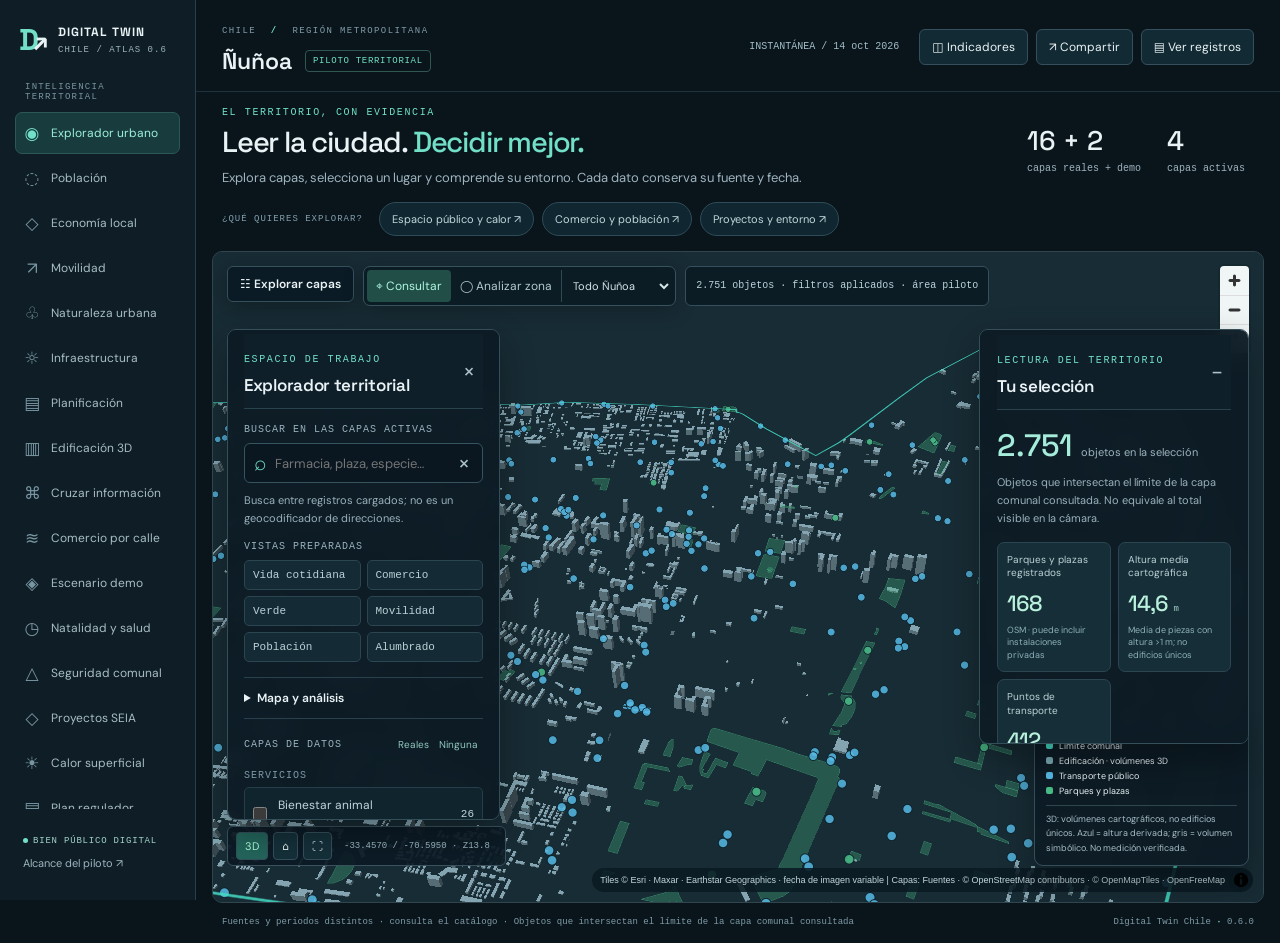
==== commit 23e0bd69: "fix: load optional web fonts without blocking the municipal workspace layout" ====
--- a/atlas/index.html
+++ b/atlas/index.html
@@ -1,5 +1,5 @@
 <!doctype html>
-<html lang="es"><head><meta charset="utf-8"><meta name="viewport" content="width=device-width,initial-scale=1"><meta name="theme-color" content="#0b171e"><meta name="description" content="Digital Twin Chile: explorador territorial de bien público. Datos, mapas y fuentes trazables."><title>Digital Twin Chile · Atlas Ñuñoa</title><link rel="icon" href="data:,"><link rel="stylesheet" href="vendor/maplibre-gl.css"><link rel="stylesheet" href="style.css?v=060"><script src="vendor/maplibre-gl.js" defer></script><script type="module" src="app.mjs?v=060"></script></head>
+<html lang="es"><head><meta charset="utf-8"><meta name="viewport" content="width=device-width,initial-scale=1"><meta name="theme-color" content="#0b171e"><meta name="description" content="Digital Twin Chile: explorador territorial de bien público. Datos, mapas y fuentes trazables."><title>Digital Twin Chile · Atlas Ñuñoa</title><link rel="icon" href="data:,"><link rel="stylesheet" href="vendor/maplibre-gl.css"><link rel="stylesheet" href="https://fonts.googleapis.com/css2?family=DM+Sans:wght@400;500;600;700&amp;family=Space+Grotesk:wght@400;500;600;700&amp;display=swap" media="print" onload="this.media='all'"><link rel="stylesheet" href="style.css?v=060"><script src="vendor/maplibre-gl.js" defer></script><script type="module" src="app.mjs?v=060"></script></head>
 <body><a class="skip" href="#map">Saltar al mapa</a>
 <div class="app-shell"><aside class="rail"><a class="brand" href="./" aria-label="Digital Twin Chile inicio"><span class="brand-symbol">D<span>↗</span></span><span>DIGITAL TWIN<small>CHILE / ATLAS 0.6</small></span></a><div class="rail-label">INTELIGENCIA TERRITORIAL</div><nav aria-label="Vistas temáticas"><button class="nav-item active" data-preset="overview"><span>◉</span>Explorador urbano</button><button class="nav-item" data-preset="people"><span>◌</span>Población</button><button class="nav-item" data-preset="commerce"><span>◇</span>Economía local</button><button class="nav-item" data-preset="mobility"><span>↗</span>Movilidad</button><button class="nav-item" data-preset="green"><span>♧</span>Naturaleza urbana</button><button class="nav-item" data-preset="infrastructure"><span>☼</span>Infraestructura</button><button class="nav-item" data-preset="planning"><span>▤</span>Planificación</button><button class="nav-item" data-preset="buildings"><span>▥</span>Edificación 3D</button><button class="nav-item" id="decisionNav"><span>⌘</span>Cruzar información</button><button class="nav-item" id="streetsNav"><span>≋</span>Comercio por calle</button><button class="nav-item" data-preset="scenario"><span>◈</span>Escenario demo</button><button class="nav-item" id="indicatorsNav"><span>◷</span>Natalidad y salud</button><button class="nav-item" id="securityNav"><span>△</span>Seguridad comunal</button><button class="nav-item" data-preset="projects"><span>◇</span>Proyectos SEIA</button><button class="nav-item" data-preset="climate"><span>☀</span>Calor superficial</button><button class="nav-item" id="zoningNav"><span>▤</span>Plan regulador</button><button class="nav-item" id="integrationNav"><span>⇄</span>Integraciones futuras</button><button class="nav-item" id="sourcesNav"><span>≡</span>Fuentes y calidad</button></nav><div class="rail-bottom"><span class="tag"><i></i>BIEN PÚBLICO DIGITAL</span><p>Datos abiertos.<br>Inteligencia compartida.<br>Mejores decisiones.</p><button id="aboutBtn" class="subtle-btn">Alcance del piloto ↗</button></div></aside>
 <main><header class="topbar"><div><span class="breadcrumb">CHILE <b>/</b> REGIÓN METROPOLITANA</span><div class="territory">Ñuñoa <span class="pill">PILOTO TERRITORIAL</span></div></div><div class="top-actions"><span id="snapshotDate" class="mono">Cargando catálogo…</span><button id="summaryBtn" class="small-btn">◫ Indicadores</button><button id="shareBtn" class="small-btn">↗ Compartir</button><button id="tableBtn" class="small-btn">▤ Ver registros</button></div></header>
--- a/atlas/style.css
+++ b/atlas/style.css
@@ -1,4 +1,3 @@
-@import url('https://fonts.googleapis.com/css2?family=DM+Sans:wght@400;500;600;700&family=Space+Grotesk:wght@400;500;600;700&display=swap');
 :root{color-scheme:dark;--bg:#0a141b;--panel:#10212b;--line:#29404c;--ink:#e9f2f4;--muted:#9eb4bf;--accent:#71e0c7;--mono:ui-monospace,SFMono-Regular,Consolas,monospace;font-family:'DM Sans',system-ui,sans-serif;color:var(--ink);background:var(--bg)}*{box-sizing:border-box}body{margin:0}button,input,select{font:inherit}button,a,input,select{-webkit-tap-highlight-color:transparent}button{cursor:pointer;color:inherit}button:disabled{cursor:not-allowed;opacity:.45}button:focus-visible,a:focus-visible,summary:focus-visible,input:focus-visible,select:focus-visible{outline:2px solid var(--accent);outline-offset:3px}button{transition:background .15s,border-color .15s}button:hover:not(:disabled){border-color:var(--accent);background-color:#203d46}a{color:var(--accent)}[hidden]{display:none!important}.skip{position:fixed;top:-60px;left:10px;z-index:999;padding:14px;background:var(--panel)}.skip:focus{top:10px}.app-shell{display:grid;grid-template-columns:204px minmax(0,1fr);min-height:100vh}.rail{background:#0f1e26;border-right:1px solid var(--line);padding:28px 15px 22px;display:flex;flex-direction:column;min-height:100vh}.brand{display:flex;align-items:center;gap:10px;margin:0 4px 48px;text-decoration:none;color:var(--ink);font-family:'Space Grotesk',system-ui;font-size:12px;font-weight:700;letter-spacing:1px}.brand-symbol{font-size:30px;line-height:1;position:relative;letter-spacing:-6px;color:var(--accent)}.brand-symbol span{font-size:25px;color:var(--ink);padding-right:5px}.brand small{display:block;font:9px var(--mono);color:var(--muted);margin-top:5px;letter-spacing:1px}.rail-label{font:9px var(--mono);letter-spacing:1.25px;color:#7996a2;margin:0 10px 15px}.rail nav{display:grid;gap:6px}.nav-item{display:flex;align-items:center;gap:11px;text-align:left;width:100%;border:1px solid transparent;border-radius:7px;background:none;padding:13px 10px;font-size:12px;color:#a8bdc5}.nav-item span{width:16px;text-align:center;color:#7896a2;font-size:17px}.nav-item.active{background:#183b3e;color:#9df1da;border-color:#2b5856}.nav-item.active span{color:var(--accent)}.rail-bottom{margin-top:auto;padding:48px 8px 0}.tag{font:9px var(--mono);letter-spacing:.8px;color:#a3d3c9}.tag i{display:inline-block;background:var(--accent);width:5px;height:5px;border-radius:100%;margin-right:5px}.rail-bottom p{color:#7f9aa6;font-size:12px;line-height:1.8}.subtle-btn{border:none;background:none;color:var(--muted);font-size:11px;padding:8px 0}main{min-width:0}.topbar{display:flex;align-items:center;justify-content:space-between;gap:15px;padding:23px 30px 18px;border-bottom:1px solid #1d323e}.breadcrumb{font:9px var(--mono);color:#819da9;letter-spacing:1.4px}.breadcrumb b{padding:0 8px;color:var(--accent)}.territory{margin-top:8px;font:600 22px 'Space Grotesk',system-ui;display:flex;align-items:center;gap:13px}.pill{font:9px var(--mono);letter-spacing:.7px;color:var(--accent);border:1px solid #315751;border-radius:4px;padding:5px 7px}.top-actions{display:flex;gap:8px;align-items:center}.mono{font:10px var(--mono);color:#a0bdc6}.top-actions .mono{margin-right:12px}.small-btn,.glass-btn{border:1px solid #35505c;border-radius:6px;background:#122a34;padding:9px 12px;font-size:11px;white-space:nowrap}.intro{display:flex;align-items:center;justify-content:space-between;gap:18px;padding:24px 30px 20px}.eyebrow{font:9px var(--mono);color:var(--accent);letter-spacing:1.6px}.intro h1{font:500 clamp(24px,2.6vw,37px) 'Space Grotesk',system-ui;letter-spacing:-1.2px;margin:8px 0 7px}.intro h1 span{color:var(--accent)}.intro p{font-size:12px;color:var(--muted);line-height:1.7;margin:0;max-width:640px}.intro-metrics{display:flex;gap:26px;flex-shrink:0;margin-right:9px}.intro-metrics strong{font:500 29px 'Space Grotesk',system-ui;display:block}.intro-metrics span{font:9px var(--mono);color:var(--muted);display:block;margin-top:5px}.map-stage{position:relative;isolation:isolate;margin:0 20px 0 24px;height:calc(100vh - 270px);min-height:590px;border:1px solid #30454e;border-radius:12px;overflow:hidden;background:#182c36}#map{width:100%;height:100%}.map-top{position:absolute;z-index:3;top:14px;left:14px;right:66px;display:flex;gap:8px;pointer-events:none}.map-top>*{pointer-events:auto}.glass-btn{background:#0b1b24ec;box-shadow:0 4px 20px #0005;font-size:11px;font-weight:600}.status{background:#0b1b24e8;border:1px solid #34505d;border-radius:6px;color:#bad5dc;font:10px var(--mono);line-height:1.45;padding:10px 12px;max-width:550px}.status[data-state=error]{color:#ffd0a2;border-color:#805d40}.status[data-state=loading]{color:#a0e7db}.floating{background:#0d1c25f5;border:1px solid #344e5a;border-radius:9px;box-shadow:0 14px 35px #0005;backdrop-filter:blur(10px)}.explorer{position:absolute;z-index:4;left:14px;top:67px;width:282px;bottom:68px;overflow-y:auto;padding:17px 14px;scrollbar-width:thin;scrollbar-color:#3b5864 transparent}.panel-heading{display:flex;align-items:center;justify-content:space-between;gap:10px;margin-bottom:15px}.panel-heading h2{font:600 16px 'Space Grotesk',system-ui;margin:7px 0 0;letter-spacing:-.3px}.icon-btn{background:transparent;border:1px solid transparent;border-radius:4px;font-size:22px;line-height:1;width:28px;height:28px;color:#adc3cc;flex-shrink:0}.label{display:block;font:9px var(--mono);color:#99b2bd;letter-spacing:1px;margin:14px 0 8px}.search-field{display:flex;align-items:center;gap:6px;border:1px solid #36545d;border-radius:6px;background:#0a1720;padding:5px 4px 5px 9px}.search-field>span{font-size:21px;color:var(--accent)}.search-field input{background:none;border:0;min-width:0;width:100%;font-size:12px;color:var(--ink);outline:none}.search-field input::-webkit-search-cancel-button{display:none}.hint{font-size:10px;color:#9ab2bc;line-height:1.65;margin:8px 0 12px}.presets{display:grid;grid-template-columns:1fr 1fr;gap:6px}.presets button{background:#142a34;border:1px solid #2b4551;border-radius:5px;text-align:left;padding:9px 10px;font:10px var(--mono);color:#bcd1d8}.presets button.active{background:#193b3c;border-color:#559d8c;color:#abf0db}.settings{border-block:1px solid #29414d;margin:15px 0 10px;padding:12px 0}.settings summary{font-size:11px;font-weight:600;cursor:pointer}.row-two{display:grid;grid-template-columns:1fr 1fr;gap:7px}select{width:100%;background:#102631;color:#d4e4e9;border:1px solid #355360;border-radius:5px;font-size:11px;padding:9px;min-width:0}.layer-header{display:flex;align-items:center;justify-content:space-between;margin-top:13px}.layer-header .label{margin:0}.text-btn{border:0;background:transparent;color:#90c9be;padding:5px;font-size:10px}.group-title{color:#7c9aa7;font:9px var(--mono);letter-spacing:1px;text-transform:uppercase;margin:14px 0 6px}.layer-row{display:grid;grid-template-columns:18px minmax(0,1fr) auto;align-items:center;gap:7px;padding:10px 8px;border:1px solid #253e4a;border-radius:5px;margin-bottom:5px;background:#10242e;cursor:pointer}.layer-row input{accent-color:#6cdec4;width:14px;height:14px;margin:0}.layer-row .name{font-size:11px;color:#c1d4dc;line-height:1.3}.layer-row small{font-size:9px;color:#84a2ad;display:block;margin-top:3px}.layer-row.checked{border-color:#347f74;background:#143432}.layer-row.checked .name{color:#c5f6e7}.layer-count{font:10px var(--mono);color:#c2d6df}.catalog-btn{width:100%;border:1px solid #345863;border-radius:6px;background:#142c37;color:#91d4c2;font-size:11px;padding:12px 6px}.inspector{position:absolute;z-index:4;top:67px;right:14px;width:235px;padding:16px 14px;max-height:calc(100% - 166px);overflow-y:auto;scrollbar-width:thin}.selection-stat{display:flex;align-items:baseline;gap:9px;margin-bottom:8px}.selection-stat strong{font:500 34px 'Space Grotesk',system-ui;color:#a6ecdb}.selection-stat span{font-size:10px;color:var(--muted)}.breakdown-row{display:flex;justify-content:space-between;gap:9px;font-size:10px;margin:8px 0;color:#b7cfd7}.breakdown-row i{display:inline-block;width:6px;height:6px;border-radius:100%;margin-right:6px}.breakdown-row b{font:10px var(--mono);color:#d3e7ed}.feature-detail{border-top:1px solid #2a414d;margin-top:14px;padding-top:12px;font-size:11px;line-height:1.65}.feature-detail h3{font-size:13px;margin:0 0 10px}.feature-detail dl{display:grid;grid-template-columns:1fr 1fr;gap:5px;font-size:10px}.feature-detail dt{color:#8eacb8}.feature-detail dd{margin:0;text-align:right;overflow-wrap:anywhere}.feature-detail p{font-size:10px;color:var(--muted)}.muted{color:#91acb8}.actions{display:flex;gap:5px;flex-wrap:wrap;margin-top:15px}.actions button{font-size:10px;padding:8px}.disclaimer{font-size:9px;color:#829fa9;line-height:1.6;margin:14px 0 0}.map-bottom{position:absolute;bottom:36px;left:14px;right:14px;display:flex;align-items:flex-end;justify-content:space-between;gap:10px;z-index:3;pointer-events:none}.map-bottom>*{pointer-events:auto}.camera-controls{display:flex;align-items:center;gap:5px;padding:5px 8px;background:#0c1b25eb;border:1px solid #3a535e;border-radius:6px}.camera-controls button{border:1px solid #35505d;background:#15303a;padding:6px 8px;border-radius:4px;font-size:11px}.camera-controls button[aria-pressed=true]{background:#23655b;color:#aeffdf}.camera-controls .mono{padding:0 7px;font-size:9px}.legend{font-size:9px;padding:9px 11px;max-width:215px;max-height:155px;overflow-y:auto;line-height:1.65}.legend .swatch{display:inline-block;width:7px;height:7px;margin-right:6px;border-radius:2px}.legend .legend-note{border-top:1px solid #304751;margin-top:6px;padding-top:6px;color:#a8bdc6}.maplibregl-ctrl-attrib{font-size:9px!important;background:#0b1b24e0!important;color:#c3d7dd!important;max-width:calc(100% - 20px)}.maplibregl-ctrl-attrib a{color:#c3d7dd!important}.maplibregl-ctrl-group{background:#f0f6f5}.maplibregl-ctrl-top-right{top:4px!important;right:4px!important}.maplibregl-popup-content{background:#102833;color:#dbecef;border:1px solid #365460;border-radius:7px;padding:15px;font-size:12px}.maplibregl-popup-tip{border-top-color:#102833!important}footer{display:flex;justify-content:space-between;gap:15px;padding:13px 26px;font:9px var(--mono);color:#7f9da8;line-height:1.5}footer b{color:var(--accent)}.map-failure{position:absolute;top:43%;left:30%;right:20%;padding:22px;background:#192e39;border:1px solid #bc9360;border-radius:9px;color:#f0d5ad;z-index:1;font-size:13px;line-height:1.6}dialog{width:min(1050px,94vw);max-height:90vh;border:1px solid #385462;background:#0d1d26;color:#d8e7eb;border-radius:13px;padding:25px;box-shadow:0 25px 100px #0009}dialog::backdrop{background:#020a12bb;backdrop-filter:blur(3px)}.dialog-heading{display:flex;align-items:center;justify-content:space-between;padding-bottom:17px;border-bottom:1px solid #29424e;position:sticky;top:0;background:#0d1d26;z-index:1}.dialog-heading h2{font:500 24px 'Space Grotesk';margin:7px 0 0}#dialogBody{font-size:12px;line-height:1.8}#dialogBody table{width:100%;border-collapse:collapse;font-size:11px;margin-top:16px}#dialogBody th{text-align:left;color:#8ce2ca;font:10px var(--mono);padding:12px 7px;border-bottom:1px solid #365864}#dialogBody td{padding:12px 7px;border-bottom:1px solid #243e4a;vertical-align:top}#dialogBody details{margin:0 0 7px}#dialogBody summary{cursor:pointer}#dialogBody code{font-size:10px;overflow-wrap:anywhere}.badge{display:inline-block;padding:2px 6px;border-radius:4px;font:9px var(--mono);white-space:nowrap;background:#203c39;color:#99e2cf}.badge.pending{background:#32362e;color:#daca95}.badge.unavailable{background:#462f2d;color:#ecafa0}#toast{position:fixed;bottom:25px;left:50%;transform:translateX(-50%);z-index:99;padding:13px 20px;border:1px solid #46867a;border-radius:6px;background:#0d2d2d;color:#b5f1db;font-size:12px;box-shadow:0 10px 40px #0008}
 @media(min-width:1700px){.map-stage{min-height:720px}.explorer{width:320px}.inspector{width:265px}.name{font-size:12px!important}.rail{padding-top:34px}.intro{padding-block:30px}.app-shell{grid-template-columns:220px minmax(0,1fr)}}
 @media(max-width:1200px){.app-shell{grid-template-columns:170px minmax(0,1fr)}.rail{padding-inline:8px}.brand{font-size:10px}.rail-label{font-size:8px}.nav-item{font-size:11px}.topbar,.intro{padding-inline:20px}.intro-metrics{display:none}.top-actions .mono{display:none}.explorer{width:248px}.inspector{width:212px}.map-stage{margin-inline:14px}.status{max-width:360px;font-size:9px}.camera-controls .mono{display:none}}
@@ -19,3 +18,5 @@
 @media(max-width:1200px){.app-shell{grid-template-columns:170px minmax(0,1fr)}.rail{padding-inline:8px}.nav-item{font-size:11px}.topbar,.intro{padding-inline:18px}.mission-bar{padding-inline:18px}.mission-bar>span{display:none}.map-stage{margin:0 10px}.explorer{width:250px}.inspector{width:240px}.map-top .status{display:none}.intro p{font-size:12px}.top-actions .small-btn{padding:8px}.top-actions .mono{display:none}}
 @media(max-width:950px){.inspector{top:auto;bottom:80px;max-height:310px;width:220px}.selection-indicators{grid-template-columns:1fr 1fr}.mission-bar button{font-size:10px}.top-actions #tableBtn{display:none}.analysis-grid{grid-template-columns:1fr 1fr}.mission-cards{grid-template-columns:1fr}.map-stage{min-height:680px}.legend{display:none}}
 @media(max-width:700px){.app-shell{display:block}.rail{min-height:0;padding:14px 14px 9px}.brand{margin-bottom:12px;font-size:12px}.rail nav{gap:6px;overflow-x:auto}.nav-item{font-size:12px;padding:9px 11px}.topbar{padding:13px 15px}.territory{font-size:22px}.top-actions #shareBtn{display:none}.top-actions #summaryBtn{display:block}.intro{padding:12px 16px}.intro h1{font-size:25px;letter-spacing:-.7px}.intro p{font-size:12px;line-height:1.5}.intro .eyebrow{font-size:9px}.mission-bar{padding:2px 13px 12px;gap:6px}.mission-bar button{font-size:11px;padding:8px 10px}.map-stage{height:calc(100dvh - 280px);min-height:610px;margin:0 7px}.map-top{top:9px;left:9px;right:48px;gap:7px}.map-top #panelBtn{font-size:12px;padding:9px}.map-tools{width:auto;max-width:100%;flex-wrap:wrap}.map-tools button{padding:7px 8px;font-size:11px}.map-tools select{width:98px;font-size:11px}.explorer{top:106px;bottom:83px;width:260px;max-width:calc(100% - 24px);left:9px}.inspector{display:none}.demo-notice{font-size:9px;bottom:22px;left:8px;right:8px;line-height:1.5}.mobile-only{display:block}.map-bottom{bottom:40px;left:9px;right:9px}.camera-controls{padding:5px}.camera-controls button{font-size:12px}.analysis-grid{grid-template-columns:1fr 1fr;gap:8px}.metric-card{padding:13px 11px}.metric-card strong{font-size:26px}.metric-card>span{font-size:11px}.metric-card p{font-size:10px}.mission-cards{grid-template-columns:1fr}.street-overview{gap:7px}.street-overview strong{font-size:24px}.street-overview span{font-size:10px}.integration-flow{grid-template-columns:1fr}dialog{padding:16px;width:calc(100% - 18px)}.dialog-heading h2{font-size:22px}#dialogBody{font-size:13px}.top-actions .small-btn{font-size:11px}.pill{font-size:8px}footer{font-size:9px;padding:12px}.camera-controls .mono{display:none}}
+
+.selection-indicators:has(.metric-card:only-child){grid-template-columns:1fr}.explorer>.panel-heading,.inspector>.panel-heading{position:sticky;top:-17px;z-index:2;background:#10212bf7;padding:12px 0;margin-top:-12px;border-bottom:1px solid #29434d}.explorer>.panel-heading{top:-16px}
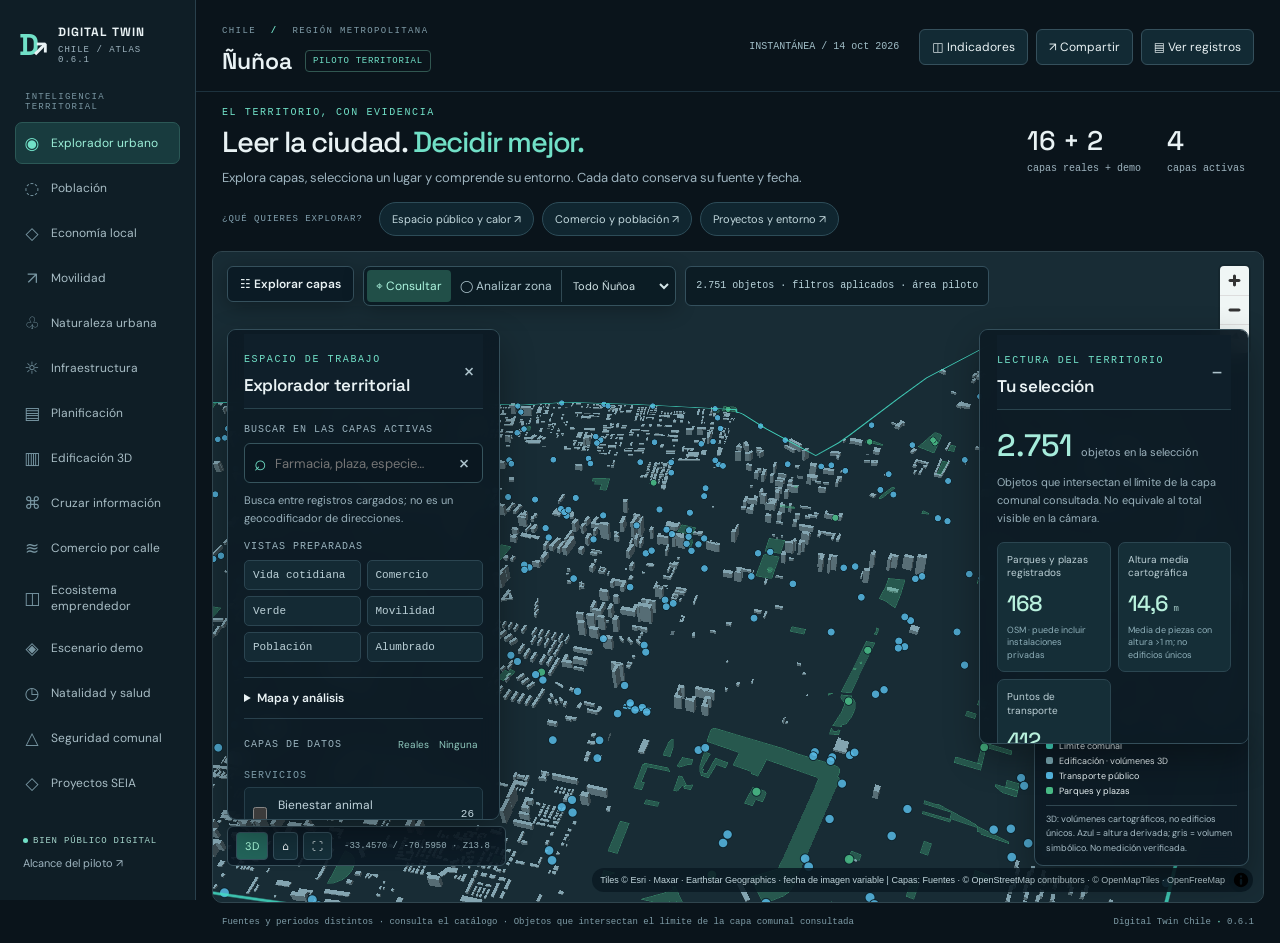
==== commit d17646d5: "ui: expose entrepreneurship intelligence module" ====
--- a/atlas/index.html
+++ b/atlas/index.html
@@ -1,7 +1,7 @@
 <!doctype html>
-<html lang="es"><head><meta charset="utf-8"><meta name="viewport" content="width=device-width,initial-scale=1"><meta name="theme-color" content="#0b171e"><meta name="description" content="Digital Twin Chile: explorador territorial de bien público. Datos, mapas y fuentes trazables."><title>Digital Twin Chile · Atlas Ñuñoa</title><link rel="icon" href="data:,"><link rel="stylesheet" href="vendor/maplibre-gl.css"><link rel="stylesheet" href="https://fonts.googleapis.com/css2?family=DM+Sans:wght@400;500;600;700&amp;family=Space+Grotesk:wght@400;500;600;700&amp;display=swap" media="print" onload="this.media='all'"><link rel="stylesheet" href="style.css?v=060"><script src="vendor/maplibre-gl.js" defer></script><script type="module" src="app.mjs?v=060"></script></head>
+<html lang="es"><head><meta charset="utf-8"><meta name="viewport" content="width=device-width,initial-scale=1"><meta name="theme-color" content="#0b171e"><meta name="description" content="Digital Twin Chile: explorador territorial de bien público. Datos, mapas y fuentes trazables."><title>Digital Twin Chile · Atlas Ñuñoa</title><link rel="icon" href="data:,"><link rel="stylesheet" href="vendor/maplibre-gl.css"><link rel="stylesheet" href="https://fonts.googleapis.com/css2?family=DM+Sans:wght@400;500;600;700&amp;family=Space+Grotesk:wght@400;500;600;700&amp;display=swap" media="print" onload="this.media='all'"><link rel="stylesheet" href="style.css?v=061"><script src="vendor/maplibre-gl.js" defer></script><script type="module" src="app.mjs?v=061"></script></head>
 <body><a class="skip" href="#map">Saltar al mapa</a>
-<div class="app-shell"><aside class="rail"><a class="brand" href="./" aria-label="Digital Twin Chile inicio"><span class="brand-symbol">D<span>↗</span></span><span>DIGITAL TWIN<small>CHILE / ATLAS 0.6</small></span></a><div class="rail-label">INTELIGENCIA TERRITORIAL</div><nav aria-label="Vistas temáticas"><button class="nav-item active" data-preset="overview"><span>◉</span>Explorador urbano</button><button class="nav-item" data-preset="people"><span>◌</span>Población</button><button class="nav-item" data-preset="commerce"><span>◇</span>Economía local</button><button class="nav-item" data-preset="mobility"><span>↗</span>Movilidad</button><button class="nav-item" data-preset="green"><span>♧</span>Naturaleza urbana</button><button class="nav-item" data-preset="infrastructure"><span>☼</span>Infraestructura</button><button class="nav-item" data-preset="planning"><span>▤</span>Planificación</button><button class="nav-item" data-preset="buildings"><span>▥</span>Edificación 3D</button><button class="nav-item" id="decisionNav"><span>⌘</span>Cruzar información</button><button class="nav-item" id="streetsNav"><span>≋</span>Comercio por calle</button><button class="nav-item" data-preset="scenario"><span>◈</span>Escenario demo</button><button class="nav-item" id="indicatorsNav"><span>◷</span>Natalidad y salud</button><button class="nav-item" id="securityNav"><span>△</span>Seguridad comunal</button><button class="nav-item" data-preset="projects"><span>◇</span>Proyectos SEIA</button><button class="nav-item" data-preset="climate"><span>☀</span>Calor superficial</button><button class="nav-item" id="zoningNav"><span>▤</span>Plan regulador</button><button class="nav-item" id="integrationNav"><span>⇄</span>Integraciones futuras</button><button class="nav-item" id="sourcesNav"><span>≡</span>Fuentes y calidad</button></nav><div class="rail-bottom"><span class="tag"><i></i>BIEN PÚBLICO DIGITAL</span><p>Datos abiertos.<br>Inteligencia compartida.<br>Mejores decisiones.</p><button id="aboutBtn" class="subtle-btn">Alcance del piloto ↗</button></div></aside>
+<div class="app-shell"><aside class="rail"><a class="brand" href="./" aria-label="Digital Twin Chile inicio"><span class="brand-symbol">D<span>↗</span></span><span>DIGITAL TWIN<small>CHILE / ATLAS 0.6.1</small></span></a><div class="rail-label">INTELIGENCIA TERRITORIAL</div><nav aria-label="Vistas temáticas"><button class="nav-item active" data-preset="overview"><span>◉</span>Explorador urbano</button><button class="nav-item" data-preset="people"><span>◌</span>Población</button><button class="nav-item" data-preset="commerce"><span>◇</span>Economía local</button><button class="nav-item" data-preset="mobility"><span>↗</span>Movilidad</button><button class="nav-item" data-preset="green"><span>♧</span>Naturaleza urbana</button><button class="nav-item" data-preset="infrastructure"><span>☼</span>Infraestructura</button><button class="nav-item" data-preset="planning"><span>▤</span>Planificación</button><button class="nav-item" data-preset="buildings"><span>▥</span>Edificación 3D</button><button class="nav-item" id="decisionNav"><span>⌘</span>Cruzar información</button><button class="nav-item" id="streetsNav"><span>≋</span>Comercio por calle</button><button class="nav-item" id="entrepreneurNav"><span>◫</span>Ecosistema emprendedor</button><button class="nav-item" data-preset="scenario"><span>◈</span>Escenario demo</button><button class="nav-item" id="indicatorsNav"><span>◷</span>Natalidad y salud</button><button class="nav-item" id="securityNav"><span>△</span>Seguridad comunal</button><button class="nav-item" data-preset="projects"><span>◇</span>Proyectos SEIA</button><button class="nav-item" data-preset="climate"><span>☀</span>Calor superficial</button><button class="nav-item" id="zoningNav"><span>▤</span>Plan regulador</button><button class="nav-item" id="integrationNav"><span>⇄</span>Integraciones futuras</button><button class="nav-item" id="sourcesNav"><span>≡</span>Fuentes y calidad</button></nav><div class="rail-bottom"><span class="tag"><i></i>BIEN PÚBLICO DIGITAL</span><p>Datos abiertos.<br>Inteligencia compartida.<br>Mejores decisiones.</p><button id="aboutBtn" class="subtle-btn">Alcance del piloto ↗</button></div></aside>
 <main><header class="topbar"><div><span class="breadcrumb">CHILE <b>/</b> REGIÓN METROPOLITANA</span><div class="territory">Ñuñoa <span class="pill">PILOTO TERRITORIAL</span></div></div><div class="top-actions"><span id="snapshotDate" class="mono">Cargando catálogo…</span><button id="summaryBtn" class="small-btn">◫ Indicadores</button><button id="shareBtn" class="small-btn">↗ Compartir</button><button id="tableBtn" class="small-btn">▤ Ver registros</button></div></header>
 <section class="intro"><div><div class="eyebrow">EL TERRITORIO, CON EVIDENCIA</div><h1>Leer la ciudad. <span>Decidir mejor.</span></h1><p>Explora capas, selecciona un lugar y comprende su entorno. Cada dato conserva su fuente y fecha.</p></div><div class="intro-metrics"><div><strong id="datasetCount">—</strong><span>capas reales + demo</span></div><div><strong id="activeCount">—</strong><span>capas activas</span></div></div></section>
 <section class="mission-bar" aria-label="Preguntas para explorar"><span>¿QUÉ QUIERES EXPLORAR?</span><button data-mission="public">Espacio público y calor ↗</button><button data-mission="business">Comercio y población ↗</button><button data-mission="investment">Proyectos y entorno ↗</button></section><div class="map-stage"><div id="map" role="region" aria-label="Mapa territorial interactivo de Ñuñoa" tabindex="0"></div><div id="mapFailure" class="map-failure" hidden></div>
@@ -11,5 +11,5 @@
 <div class="layer-header"><span class="label">CAPAS DE DATOS</span><div><button id="allBtn" class="text-btn">Reales</button><button id="noneBtn" class="text-btn">Ninguna</button></div></div><div id="layers"></div><div id="pendingNote" class="hint"></div><button id="catalogBtn" class="catalog-btn">Abrir catálogo y condiciones de uso ↗</button></section>
 <aside id="inspector" class="inspector floating"><div class="panel-heading"><div><span class="eyebrow">LECTURA DEL TERRITORIO</span><h2>Tu selección</h2></div><button id="inspectToggle" class="icon-btn" aria-label="Contraer ficha">−</button></div><div id="inspectorBody"><div class="selection-stat"><strong id="recordCount">—</strong><span>objetos en la selección</span></div><p id="scopeLabel" class="hint">Cargando geometrías…</p><div id="selectionIndicators" class="selection-indicators"></div><button id="decisionBtn" class="analysis-cta">Cruzar información del entorno ↗</button><details class="count-details"><summary>Desglose de objetos</summary><div id="breakdown"></div></details><div id="featureDetail" class="feature-detail"><span class="muted">Haz clic sobre un objeto del mapa para ver su ficha.</span></div><div class="actions"><button id="exportCsv" class="small-btn" disabled>↓ CSV</button><button id="exportGeo" class="small-btn" disabled>↓ GeoJSON</button><button id="clearBtn" class="small-btn">Restablecer</button></div><div class="compare-actions"><button id="saveZone" class="text-btn">＋ Guardar zona A</button><button id="compareZone" class="text-btn" disabled>Comparar A / actual</button></div><p class="disclaimer">Conteos descriptivos de objetos, no indicadores de calidad de vida. Las categorías no son sumables como personas o servicios equivalentes.</p></div></aside>
 <div class="map-bottom"><div class="camera-controls"><button id="mobileIndicators" class="mobile-only">◫ Indicadores</button><button id="threeBtn" aria-pressed="true">3D</button><button id="homeBtn" title="Volver al territorio">⌂</button><button id="fullscreenBtn" title="Pantalla completa">⛶</button><span class="mono" id="cameraLabel">ÑUÑOA / 13120</span></div><div id="legend" class="legend floating"></div></div>
-</div><footer><span id="provenance">Datos trazables · Instantáneas y escenarios identificados</span><span>Digital Twin Chile <b>·</b> 0.6.0</span></footer></main></div>
+</div><footer><span id="provenance">Datos trazables · Instantáneas y escenarios identificados</span><span>Digital Twin Chile <b>·</b> 0.6.1</span></footer></main></div>
 <dialog id="dialog"><div class="dialog-heading"><div><span class="eyebrow">DIGITAL TWIN CHILE</span><h2 id="dialogTitle">Catálogo</h2></div><button id="closeDialog" class="icon-btn" aria-label="Cerrar ventana">×</button></div><div id="dialogBody"></div></dialog><div id="toast" role="status" hidden></div><noscript>Esta aplicación requiere JavaScript para filtrar y visualizar las capas. Las fuentes no se presentan como datos en tiempo real.</noscript></body></html>
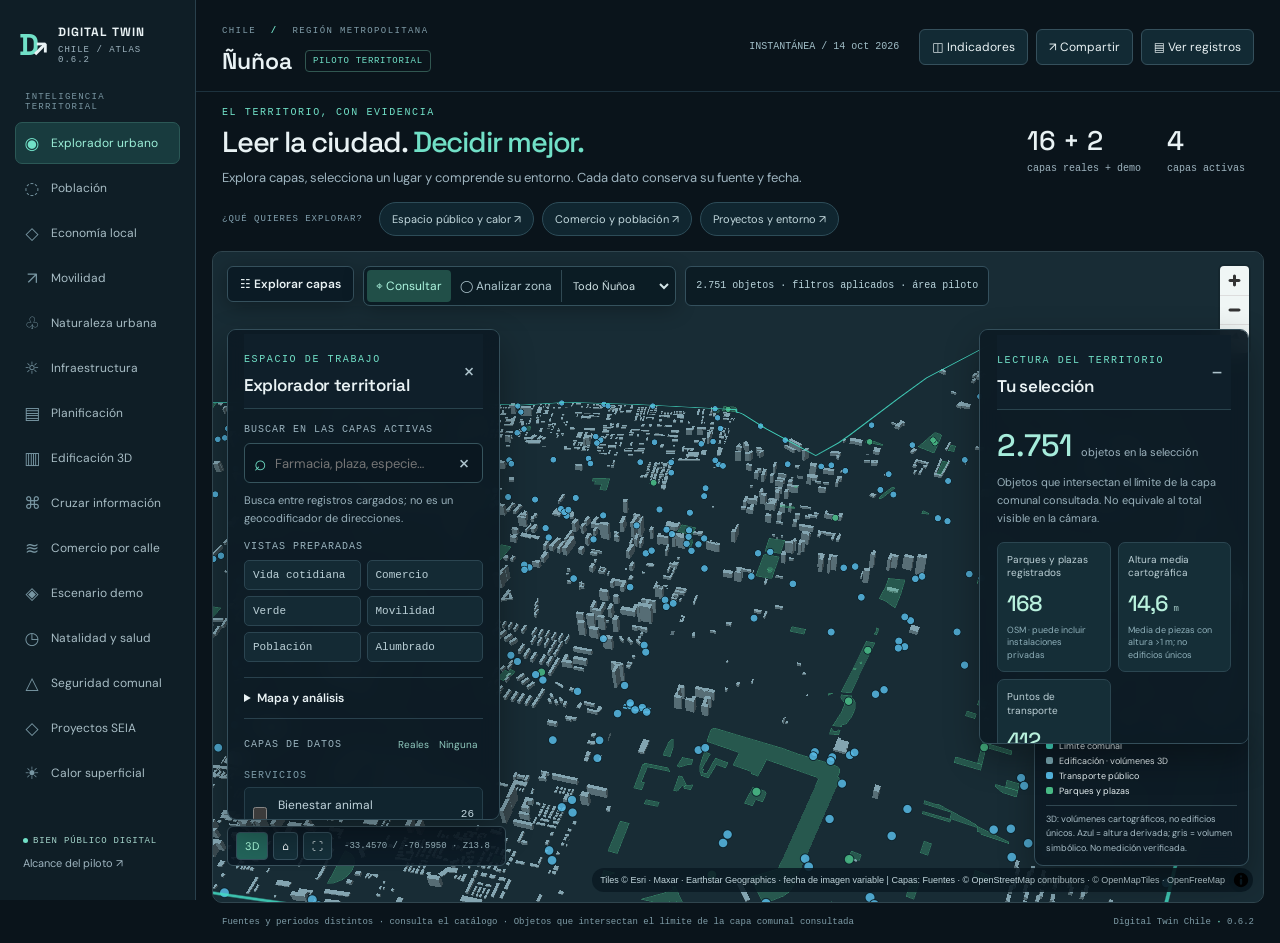
==== commit c6986ade: "fix: remove Providencia entrepreneurship from Nunoa UI" ====
--- a/atlas/index.html
+++ b/atlas/index.html
@@ -1,7 +1,7 @@
 <!doctype html>
-<html lang="es"><head><meta charset="utf-8"><meta name="viewport" content="width=device-width,initial-scale=1"><meta name="theme-color" content="#0b171e"><meta name="description" content="Digital Twin Chile: explorador territorial de bien público. Datos, mapas y fuentes trazables."><title>Digital Twin Chile · Atlas Ñuñoa</title><link rel="icon" href="data:,"><link rel="stylesheet" href="vendor/maplibre-gl.css"><link rel="stylesheet" href="https://fonts.googleapis.com/css2?family=DM+Sans:wght@400;500;600;700&amp;family=Space+Grotesk:wght@400;500;600;700&amp;display=swap" media="print" onload="this.media='all'"><link rel="stylesheet" href="style.css?v=061"><script src="vendor/maplibre-gl.js" defer></script><script type="module" src="app.mjs?v=061"></script></head>
+<html lang="es"><head><meta charset="utf-8"><meta name="viewport" content="width=device-width,initial-scale=1"><meta name="theme-color" content="#0b171e"><meta name="description" content="Digital Twin Chile: explorador territorial de bien público. Datos, mapas y fuentes trazables."><title>Digital Twin Chile · Atlas Ñuñoa</title><link rel="icon" href="data:,"><link rel="stylesheet" href="vendor/maplibre-gl.css"><link rel="stylesheet" href="https://fonts.googleapis.com/css2?family=DM+Sans:wght@400;500;600;700&amp;family=Space+Grotesk:wght@400;500;600;700&amp;display=swap" media="print" onload="this.media='all'"><link rel="stylesheet" href="style.css?v=062"><script src="vendor/maplibre-gl.js" defer></script><script type="module" src="app.mjs?v=062"></script></head>
 <body><a class="skip" href="#map">Saltar al mapa</a>
-<div class="app-shell"><aside class="rail"><a class="brand" href="./" aria-label="Digital Twin Chile inicio"><span class="brand-symbol">D<span>↗</span></span><span>DIGITAL TWIN<small>CHILE / ATLAS 0.6.1</small></span></a><div class="rail-label">INTELIGENCIA TERRITORIAL</div><nav aria-label="Vistas temáticas"><button class="nav-item active" data-preset="overview"><span>◉</span>Explorador urbano</button><button class="nav-item" data-preset="people"><span>◌</span>Población</button><button class="nav-item" data-preset="commerce"><span>◇</span>Economía local</button><button class="nav-item" data-preset="mobility"><span>↗</span>Movilidad</button><button class="nav-item" data-preset="green"><span>♧</span>Naturaleza urbana</button><button class="nav-item" data-preset="infrastructure"><span>☼</span>Infraestructura</button><button class="nav-item" data-preset="planning"><span>▤</span>Planificación</button><button class="nav-item" data-preset="buildings"><span>▥</span>Edificación 3D</button><button class="nav-item" id="decisionNav"><span>⌘</span>Cruzar información</button><button class="nav-item" id="streetsNav"><span>≋</span>Comercio por calle</button><button class="nav-item" id="entrepreneurNav"><span>◫</span>Ecosistema emprendedor</button><button class="nav-item" data-preset="scenario"><span>◈</span>Escenario demo</button><button class="nav-item" id="indicatorsNav"><span>◷</span>Natalidad y salud</button><button class="nav-item" id="securityNav"><span>△</span>Seguridad comunal</button><button class="nav-item" data-preset="projects"><span>◇</span>Proyectos SEIA</button><button class="nav-item" data-preset="climate"><span>☀</span>Calor superficial</button><button class="nav-item" id="zoningNav"><span>▤</span>Plan regulador</button><button class="nav-item" id="integrationNav"><span>⇄</span>Integraciones futuras</button><button class="nav-item" id="sourcesNav"><span>≡</span>Fuentes y calidad</button></nav><div class="rail-bottom"><span class="tag"><i></i>BIEN PÚBLICO DIGITAL</span><p>Datos abiertos.<br>Inteligencia compartida.<br>Mejores decisiones.</p><button id="aboutBtn" class="subtle-btn">Alcance del piloto ↗</button></div></aside>
+<div class="app-shell"><aside class="rail"><a class="brand" href="./" aria-label="Digital Twin Chile inicio"><span class="brand-symbol">D<span>↗</span></span><span>DIGITAL TWIN<small>CHILE / ATLAS 0.6.2</small></span></a><div class="rail-label">INTELIGENCIA TERRITORIAL</div><nav aria-label="Vistas temáticas"><button class="nav-item active" data-preset="overview"><span>◉</span>Explorador urbano</button><button class="nav-item" data-preset="people"><span>◌</span>Población</button><button class="nav-item" data-preset="commerce"><span>◇</span>Economía local</button><button class="nav-item" data-preset="mobility"><span>↗</span>Movilidad</button><button class="nav-item" data-preset="green"><span>♧</span>Naturaleza urbana</button><button class="nav-item" data-preset="infrastructure"><span>☼</span>Infraestructura</button><button class="nav-item" data-preset="planning"><span>▤</span>Planificación</button><button class="nav-item" data-preset="buildings"><span>▥</span>Edificación 3D</button><button class="nav-item" id="decisionNav"><span>⌘</span>Cruzar información</button><button class="nav-item" id="streetsNav"><span>≋</span>Comercio por calle</button><button class="nav-item" data-preset="scenario"><span>◈</span>Escenario demo</button><button class="nav-item" id="indicatorsNav"><span>◷</span>Natalidad y salud</button><button class="nav-item" id="securityNav"><span>△</span>Seguridad comunal</button><button class="nav-item" data-preset="projects"><span>◇</span>Proyectos SEIA</button><button class="nav-item" data-preset="climate"><span>☀</span>Calor superficial</button><button class="nav-item" id="zoningNav"><span>▤</span>Plan regulador</button><button class="nav-item" id="integrationNav"><span>⇄</span>Integraciones futuras</button><button class="nav-item" id="sourcesNav"><span>≡</span>Fuentes y calidad</button></nav><div class="rail-bottom"><span class="tag"><i></i>BIEN PÚBLICO DIGITAL</span><p>Datos abiertos.<br>Inteligencia compartida.<br>Mejores decisiones.</p><button id="aboutBtn" class="subtle-btn">Alcance del piloto ↗</button></div></aside>
 <main><header class="topbar"><div><span class="breadcrumb">CHILE <b>/</b> REGIÓN METROPOLITANA</span><div class="territory">Ñuñoa <span class="pill">PILOTO TERRITORIAL</span></div></div><div class="top-actions"><span id="snapshotDate" class="mono">Cargando catálogo…</span><button id="summaryBtn" class="small-btn">◫ Indicadores</button><button id="shareBtn" class="small-btn">↗ Compartir</button><button id="tableBtn" class="small-btn">▤ Ver registros</button></div></header>
 <section class="intro"><div><div class="eyebrow">EL TERRITORIO, CON EVIDENCIA</div><h1>Leer la ciudad. <span>Decidir mejor.</span></h1><p>Explora capas, selecciona un lugar y comprende su entorno. Cada dato conserva su fuente y fecha.</p></div><div class="intro-metrics"><div><strong id="datasetCount">—</strong><span>capas reales + demo</span></div><div><strong id="activeCount">—</strong><span>capas activas</span></div></div></section>
 <section class="mission-bar" aria-label="Preguntas para explorar"><span>¿QUÉ QUIERES EXPLORAR?</span><button data-mission="public">Espacio público y calor ↗</button><button data-mission="business">Comercio y población ↗</button><button data-mission="investment">Proyectos y entorno ↗</button></section><div class="map-stage"><div id="map" role="region" aria-label="Mapa territorial interactivo de Ñuñoa" tabindex="0"></div><div id="mapFailure" class="map-failure" hidden></div>
@@ -11,5 +11,5 @@
 <div class="layer-header"><span class="label">CAPAS DE DATOS</span><div><button id="allBtn" class="text-btn">Reales</button><button id="noneBtn" class="text-btn">Ninguna</button></div></div><div id="layers"></div><div id="pendingNote" class="hint"></div><button id="catalogBtn" class="catalog-btn">Abrir catálogo y condiciones de uso ↗</button></section>
 <aside id="inspector" class="inspector floating"><div class="panel-heading"><div><span class="eyebrow">LECTURA DEL TERRITORIO</span><h2>Tu selección</h2></div><button id="inspectToggle" class="icon-btn" aria-label="Contraer ficha">−</button></div><div id="inspectorBody"><div class="selection-stat"><strong id="recordCount">—</strong><span>objetos en la selección</span></div><p id="scopeLabel" class="hint">Cargando geometrías…</p><div id="selectionIndicators" class="selection-indicators"></div><button id="decisionBtn" class="analysis-cta">Cruzar información del entorno ↗</button><details class="count-details"><summary>Desglose de objetos</summary><div id="breakdown"></div></details><div id="featureDetail" class="feature-detail"><span class="muted">Haz clic sobre un objeto del mapa para ver su ficha.</span></div><div class="actions"><button id="exportCsv" class="small-btn" disabled>↓ CSV</button><button id="exportGeo" class="small-btn" disabled>↓ GeoJSON</button><button id="clearBtn" class="small-btn">Restablecer</button></div><div class="compare-actions"><button id="saveZone" class="text-btn">＋ Guardar zona A</button><button id="compareZone" class="text-btn" disabled>Comparar A / actual</button></div><p class="disclaimer">Conteos descriptivos de objetos, no indicadores de calidad de vida. Las categorías no son sumables como personas o servicios equivalentes.</p></div></aside>
 <div class="map-bottom"><div class="camera-controls"><button id="mobileIndicators" class="mobile-only">◫ Indicadores</button><button id="threeBtn" aria-pressed="true">3D</button><button id="homeBtn" title="Volver al territorio">⌂</button><button id="fullscreenBtn" title="Pantalla completa">⛶</button><span class="mono" id="cameraLabel">ÑUÑOA / 13120</span></div><div id="legend" class="legend floating"></div></div>
-</div><footer><span id="provenance">Datos trazables · Instantáneas y escenarios identificados</span><span>Digital Twin Chile <b>·</b> 0.6.1</span></footer></main></div>
+</div><footer><span id="provenance">Datos trazables · Instantáneas y escenarios identificados</span><span>Digital Twin Chile <b>·</b> 0.6.2</span></footer></main></div>
 <dialog id="dialog"><div class="dialog-heading"><div><span class="eyebrow">DIGITAL TWIN CHILE</span><h2 id="dialogTitle">Catálogo</h2></div><button id="closeDialog" class="icon-btn" aria-label="Cerrar ventana">×</button></div><div id="dialogBody"></div></dialog><div id="toast" role="status" hidden></div><noscript>Esta aplicación requiere JavaScript para filtrar y visualizar las capas. Las fuentes no se presentan como datos en tiempo real.</noscript></body></html>
--- a/atlas/style.css
+++ b/atlas/style.css
@@ -20,3 +20,8 @@
 @media(max-width:700px){.app-shell{display:block}.rail{min-height:0;padding:14px 14px 9px}.brand{margin-bottom:12px;font-size:12px}.rail nav{gap:6px;overflow-x:auto}.nav-item{font-size:12px;padding:9px 11px}.topbar{padding:13px 15px}.territory{font-size:22px}.top-actions #shareBtn{display:none}.top-actions #summaryBtn{display:block}.intro{padding:12px 16px}.intro h1{font-size:25px;letter-spacing:-.7px}.intro p{font-size:12px;line-height:1.5}.intro .eyebrow{font-size:9px}.mission-bar{padding:2px 13px 12px;gap:6px}.mission-bar button{font-size:11px;padding:8px 10px}.map-stage{height:calc(100dvh - 280px);min-height:610px;margin:0 7px}.map-top{top:9px;left:9px;right:48px;gap:7px}.map-top #panelBtn{font-size:12px;padding:9px}.map-tools{width:auto;max-width:100%;flex-wrap:wrap}.map-tools button{padding:7px 8px;font-size:11px}.map-tools select{width:98px;font-size:11px}.explorer{top:106px;bottom:83px;width:260px;max-width:calc(100% - 24px);left:9px}.inspector{display:none}.demo-notice{font-size:9px;bottom:22px;left:8px;right:8px;line-height:1.5}.mobile-only{display:block}.map-bottom{bottom:40px;left:9px;right:9px}.camera-controls{padding:5px}.camera-controls button{font-size:12px}.analysis-grid{grid-template-columns:1fr 1fr;gap:8px}.metric-card{padding:13px 11px}.metric-card strong{font-size:26px}.metric-card>span{font-size:11px}.metric-card p{font-size:10px}.mission-cards{grid-template-columns:1fr}.street-overview{gap:7px}.street-overview strong{font-size:24px}.street-overview span{font-size:10px}.integration-flow{grid-template-columns:1fr}dialog{padding:16px;width:calc(100% - 18px)}.dialog-heading h2{font-size:22px}#dialogBody{font-size:13px}.top-actions .small-btn{font-size:11px}.pill{font-size:8px}footer{font-size:9px;padding:12px}.camera-controls .mono{display:none}}
 
 .selection-indicators:has(.metric-card:only-child){grid-template-columns:1fr}.explorer>.panel-heading,.inspector>.panel-heading{position:sticky;top:-17px;z-index:2;background:#10212bf7;padding:12px 0;margin-top:-12px;border-bottom:1px solid #29434d}.explorer>.panel-heading{top:-16px}
+
+/* Entrepreneurship intelligence · aggregate-only public prototype */
+.eco-kpis{display:grid;grid-template-columns:repeat(4,minmax(0,1fr));gap:12px;margin:18px 0}.eco-kpis article,.eco-card{background:#122932;border:1px solid #32515a;border-radius:8px;padding:16px}.eco-kpis strong{display:block;font:500 31px 'Space Grotesk',system-ui;color:#b9f1dd}.eco-kpis span{display:block;font-size:12px;margin-top:5px}.eco-kpis small{display:block;color:#8eafb9;font-size:10px;margin-top:6px}.eco-grid{display:grid;grid-template-columns:repeat(2,minmax(0,1fr));gap:14px;margin:18px 0}.eco-card h3{font-size:15px;margin:7px 0 14px}.eco-wide{margin:18px 0}.eco-bars{display:grid;gap:9px}.eco-bar-row{display:grid;grid-template-columns:minmax(125px,1.2fr) 2fr 52px;gap:9px;align-items:center;font-size:11px}.eco-bar-row>span{overflow-wrap:anywhere;color:#c6d9df}.eco-bar-row>div{height:7px;background:#0d1f27;border-radius:20px;overflow:hidden}.eco-bar-row i{display:block;width:var(--w);height:100%;background:#71e0c7;border-radius:20px}.eco-bar-row b{text-align:right;font:10px var(--mono);color:#d5e8ed}.eco-insights{display:grid;grid-template-columns:repeat(3,minmax(0,1fr));gap:12px}.eco-insights article{border-left:2px solid #62bfa8;padding-left:12px}.eco-insights b{font-size:12px;color:#b9f1dd}.eco-insights p{font-size:11px;color:#9fb8c0;line-height:1.55}.eco-method{margin:18px 0;border-top:1px solid #2e4953;padding-top:13px}.eco-method summary{cursor:pointer;color:#b7d6dc}.eco-method li{margin:7px 0}
+@media(max-width:900px){.eco-kpis{grid-template-columns:1fr 1fr}.eco-grid{grid-template-columns:1fr}.eco-insights{grid-template-columns:1fr}}
+@media(max-width:520px){.eco-kpis{grid-template-columns:1fr}.eco-bar-row{grid-template-columns:110px 1fr 42px}}
